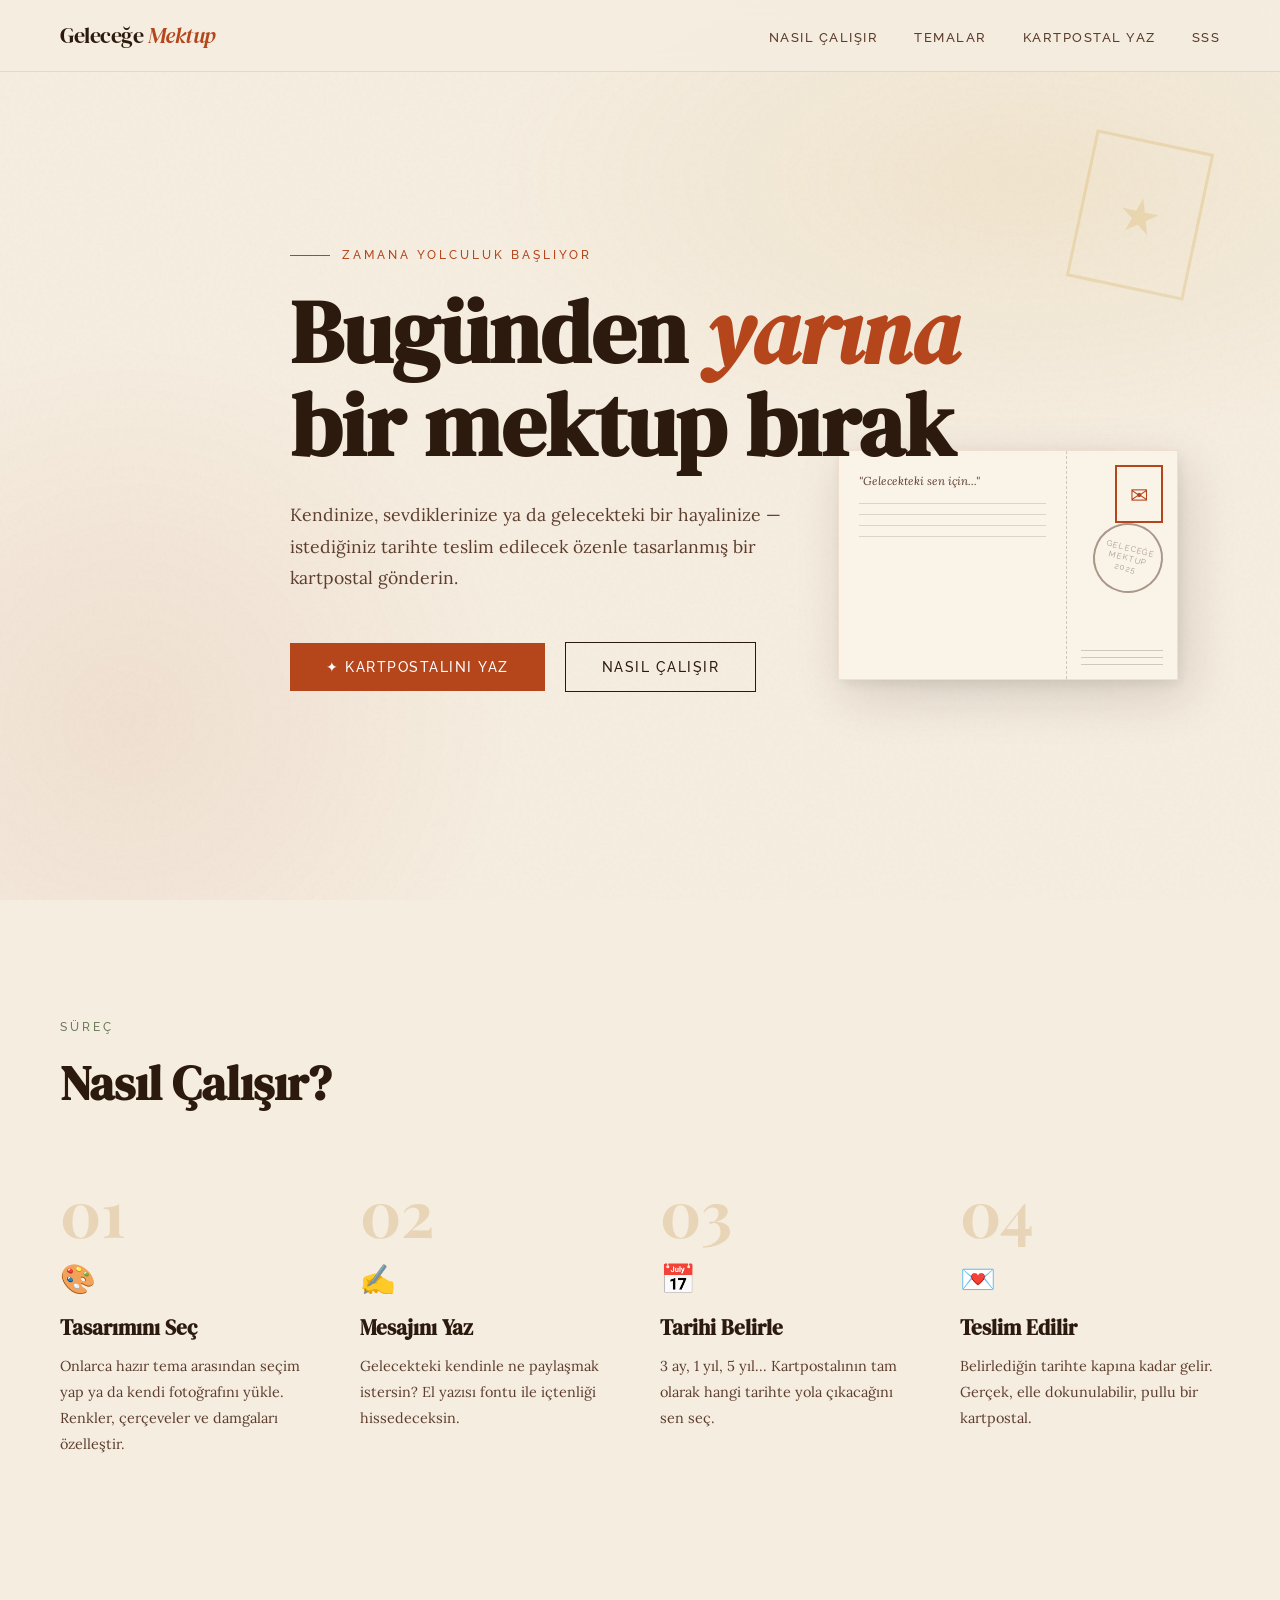
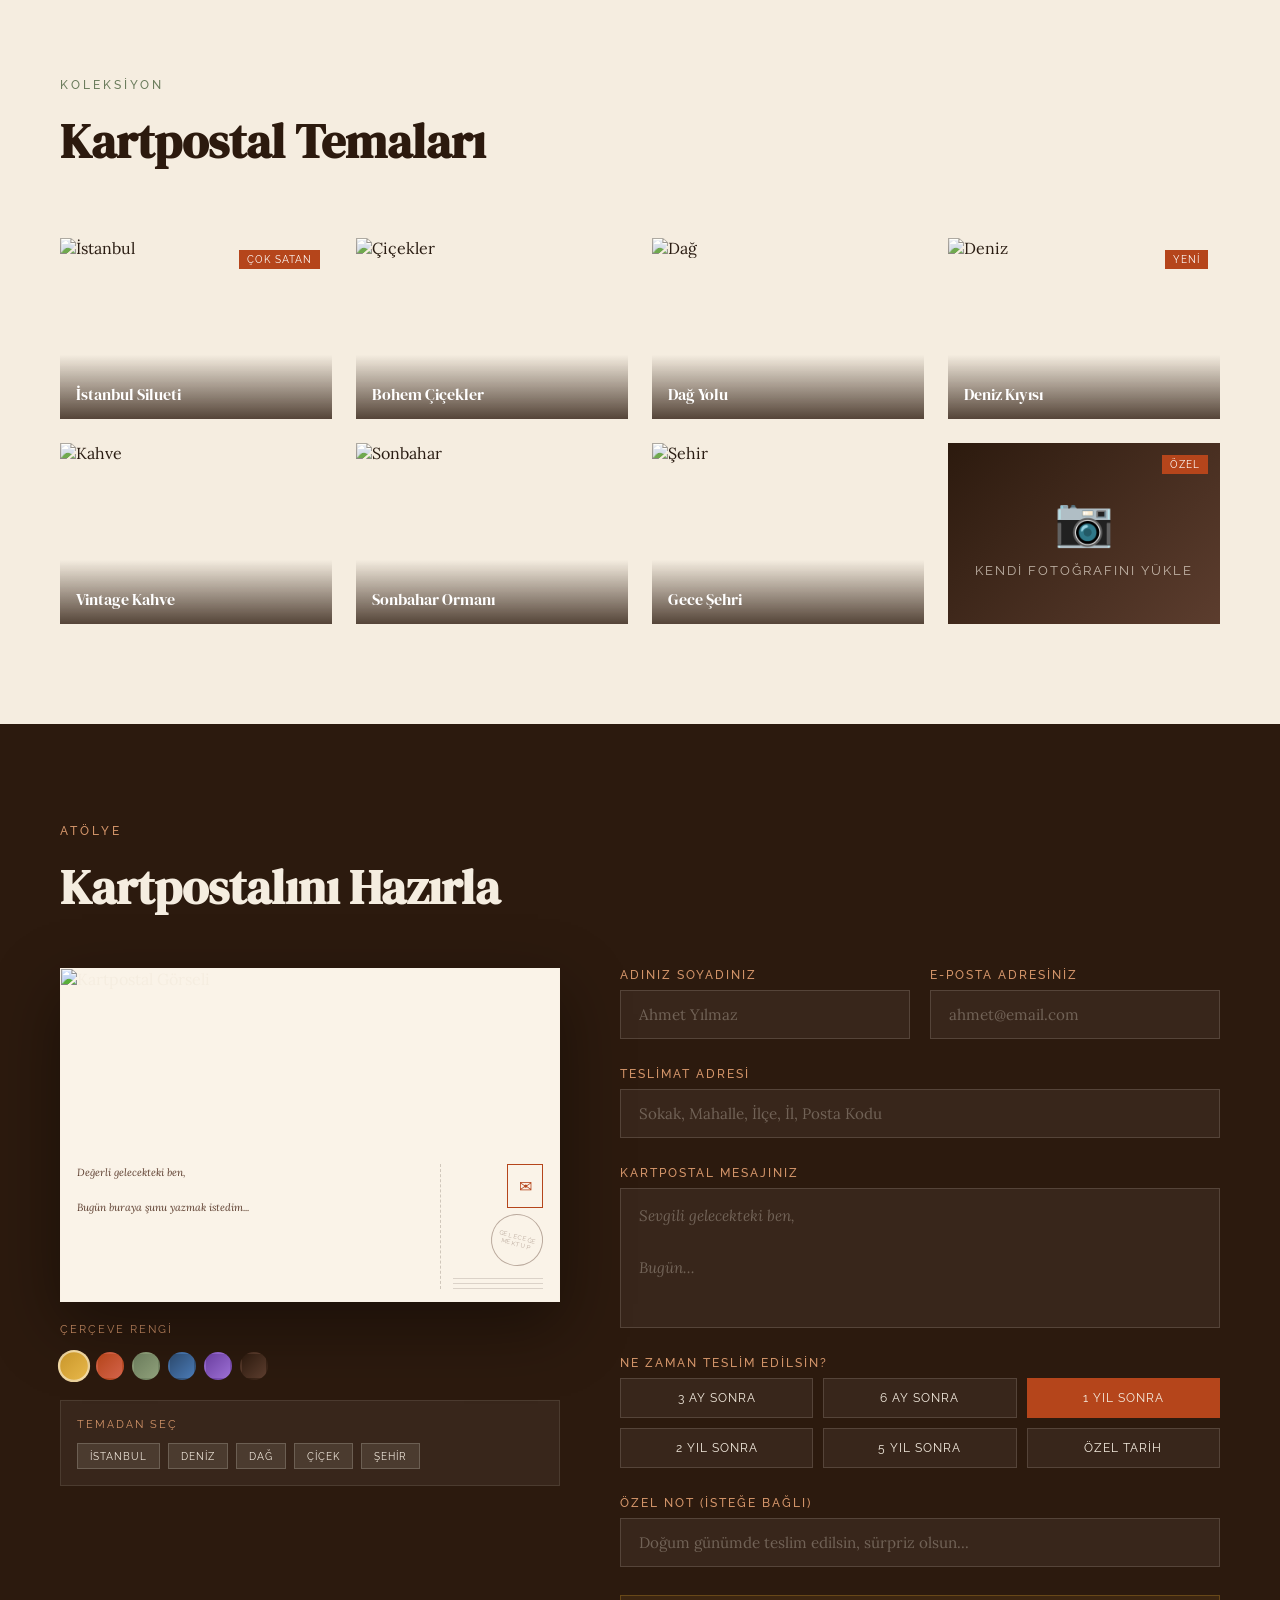
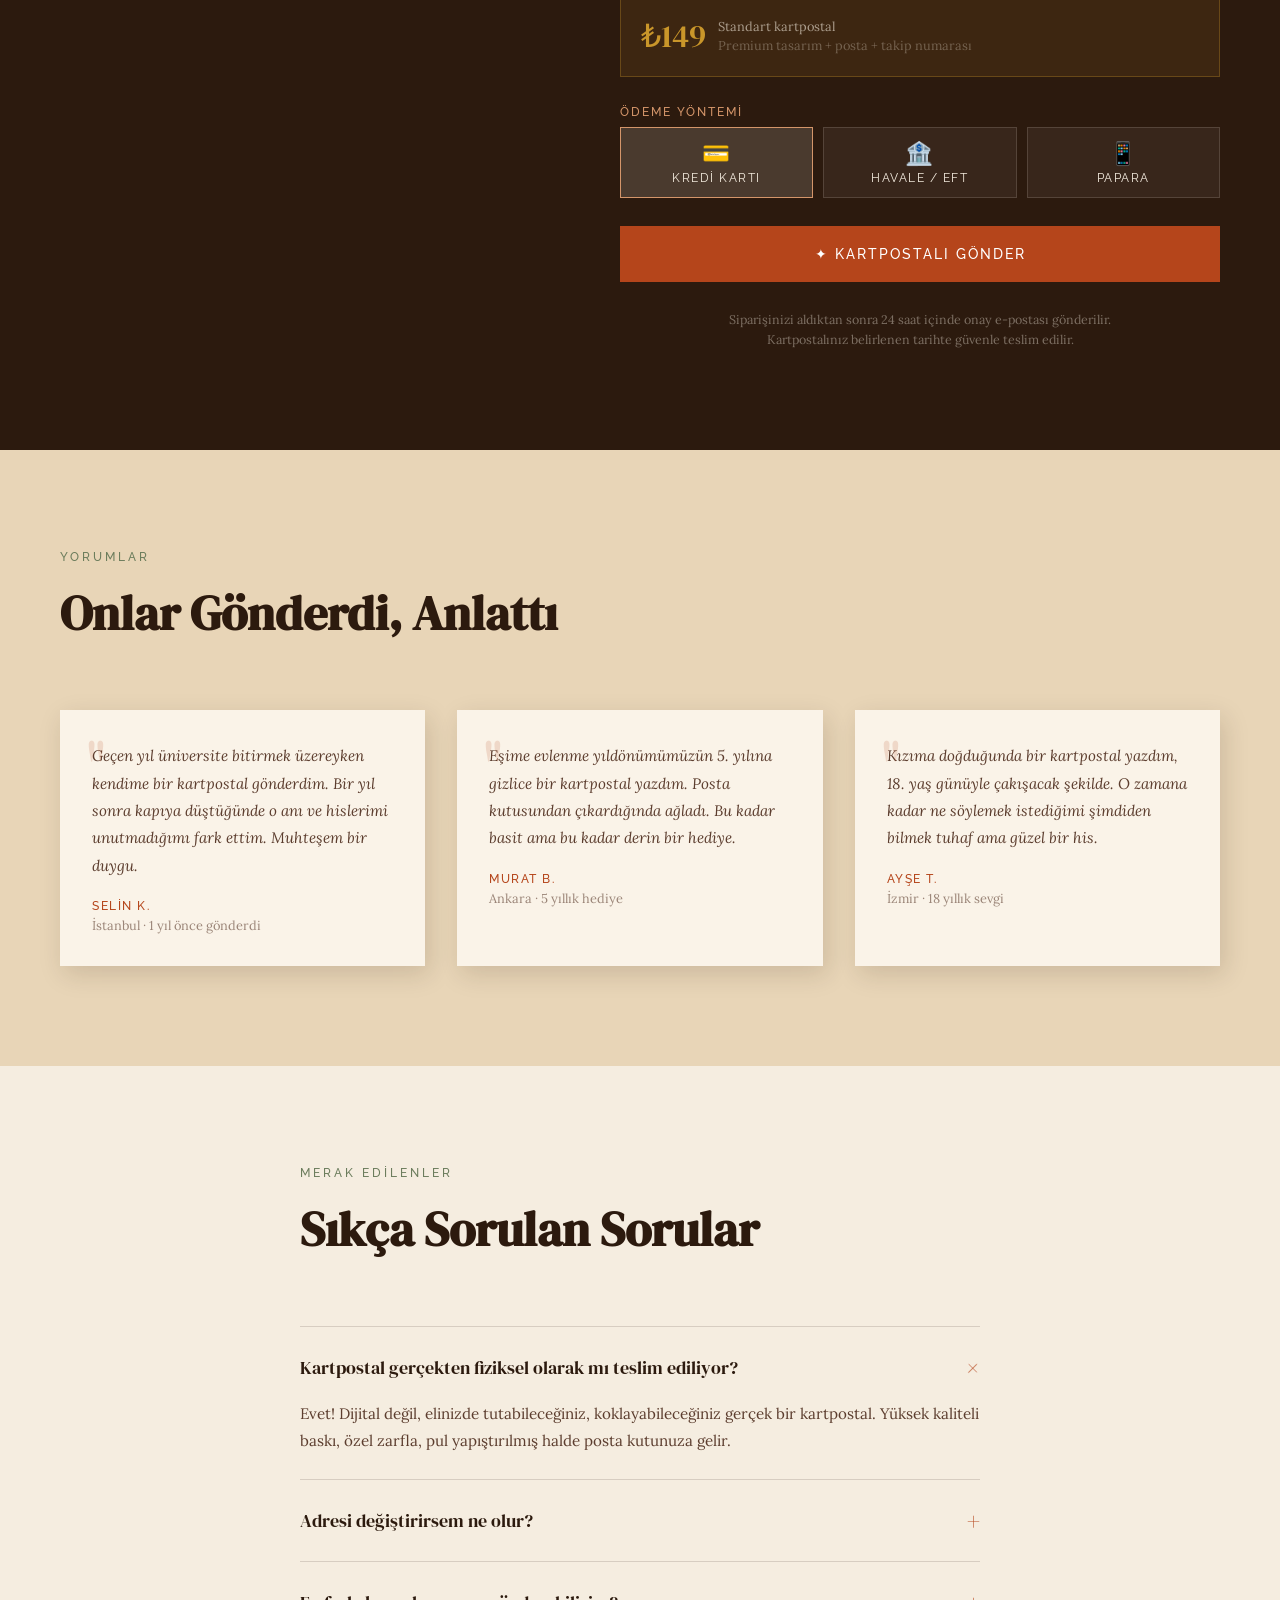
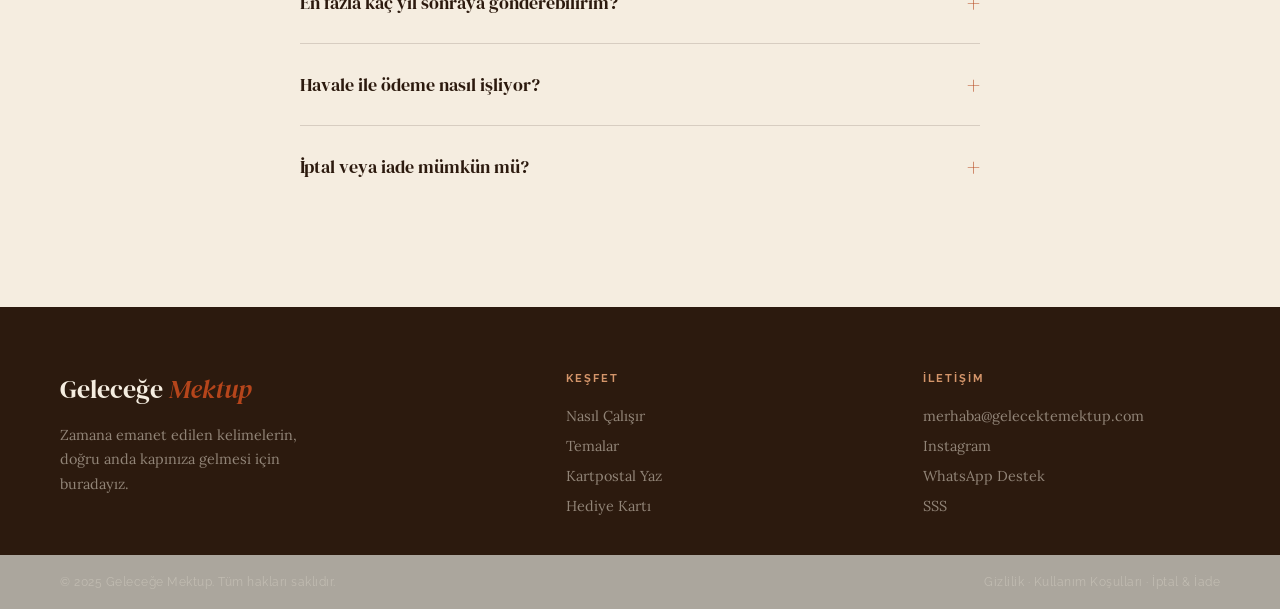
==== index.html @ a3d1fc2c "Add files via upload" ====
<!DOCTYPE html>
<html lang="tr">
<head>
<meta charset="UTF-8">
<meta name="viewport" content="width=device-width, initial-scale=1.0">
<title>Geleceğe Mektup — Zamana Bırak, Yarın Bulsun</title>
<link rel="preconnect" href="https://fonts.googleapis.com">
<link href="https://fonts.googleapis.com/css2?family=Playfair+Display:ital,wght@0,400;0,700;1,400&family=DM+Serif+Display:ital@0;1&family=Lora:ital,wght@0,400;0,500;1,400&family=Raleway:wght@300;400;500&display=swap" rel="stylesheet">
<style>
  :root {
    --cream: #f5ede0;
    --warm: #e8d5b7;
    --ink: #2c1a0e;
    --ink-light: #5c3d2e;
    --rust: #b5451b;
    --gold: #c9962a;
    --sage: #6b7c5c;
    --wax: #d4956a;
    --paper: #faf3e8;
    --shadow: rgba(44,26,14,0.15);
  }

  * { margin: 0; padding: 0; box-sizing: border-box; }

  body {
    background: var(--cream);
    font-family: 'Lora', serif;
    color: var(--ink);
    overflow-x: hidden;
  }

  /* Noise texture overlay */
  body::before {
    content: '';
    position: fixed;
    inset: 0;
    background-image: url("data:image/svg+xml,%3Csvg viewBox='0 0 256 256' xmlns='http://www.w3.org/2000/svg'%3E%3Cfilter id='noise'%3E%3CfeTurbulence type='fractalNoise' baseFrequency='0.9' numOctaves='4' stitchTiles='stitch'/%3E%3C/filter%3E%3Crect width='100%25' height='100%25' filter='url(%23noise)' opacity='0.04'/%3E%3C/svg%3E");
    pointer-events: none;
    z-index: 0;
    opacity: 0.5;
  }

  /* ─── NAV ─── */
  nav {
    position: fixed; top: 0; left: 0; right: 0;
    z-index: 100;
    display: flex; align-items: center; justify-content: space-between;
    padding: 20px 60px;
    background: rgba(245,237,224,0.92);
    backdrop-filter: blur(8px);
    border-bottom: 1px solid rgba(181,69,27,0.15);
  }

  .nav-logo {
    font-family: 'DM Serif Display', serif;
    font-size: 1.4rem;
    color: var(--ink);
    letter-spacing: -0.5px;
  }

  .nav-logo span { color: var(--rust); font-style: italic; }

  .nav-links { display: flex; gap: 36px; list-style: none; }
  .nav-links a {
    font-family: 'Raleway', sans-serif;
    font-size: 0.82rem;
    font-weight: 500;
    letter-spacing: 1.5px;
    text-transform: uppercase;
    color: var(--ink-light);
    text-decoration: none;
    transition: color 0.2s;
  }
  .nav-links a:hover { color: var(--rust); }

  /* ─── HERO ─── */
  .hero {
    min-height: 100vh;
    display: flex;
    align-items: center;
    justify-content: center;
    padding: 120px 60px 80px;
    position: relative;
    overflow: hidden;
  }

  .hero-bg {
    position: absolute; inset: 0;
    background:
      radial-gradient(ellipse 70% 50% at 80% 20%, rgba(201,150,42,0.1) 0%, transparent 60%),
      radial-gradient(ellipse 50% 70% at 10% 80%, rgba(181,69,27,0.08) 0%, transparent 60%);
  }

  /* Decorative stamp */
  .stamp-deco {
    position: absolute;
    top: 140px; right: 80px;
    width: 120px; height: 150px;
    border: 3px solid var(--gold);
    opacity: 0.2;
    transform: rotate(12deg);
  }
  .stamp-deco::after {
    content: '★';
    position: absolute; inset: 0;
    display: flex; align-items: center; justify-content: center;
    font-size: 3rem; color: var(--gold);
  }

  .hero-content {
    max-width: 700px;
    position: relative; z-index: 1;
    animation: fadeUp 0.9s ease both;
  }

  .hero-eyebrow {
    font-family: 'Raleway', sans-serif;
    font-size: 0.75rem;
    font-weight: 500;
    letter-spacing: 3px;
    text-transform: uppercase;
    color: var(--rust);
    margin-bottom: 24px;
    display: flex; align-items: center; gap: 12px;
  }
  .hero-eyebrow::before {
    content: '';
    display: block; width: 40px; height: 1px;
    background: var(--rust);
  }

  .hero h1 {
    font-family: 'DM Serif Display', serif;
    font-size: clamp(3rem, 7vw, 5.5rem);
    line-height: 1.05;
    color: var(--ink);
    margin-bottom: 28px;
  }
  .hero h1 em {
    color: var(--rust);
    font-style: italic;
  }

  .hero-sub {
    font-size: 1.1rem;
    line-height: 1.8;
    color: var(--ink-light);
    max-width: 520px;
    margin-bottom: 48px;
  }

  .btn-primary {
    display: inline-flex; align-items: center; gap: 12px;
    background: var(--rust);
    color: #fff;
    padding: 16px 36px;
    font-family: 'Raleway', sans-serif;
    font-size: 0.85rem;
    font-weight: 500;
    letter-spacing: 1.5px;
    text-transform: uppercase;
    text-decoration: none;
    border: none; cursor: pointer;
    transition: background 0.25s, transform 0.2s;
  }
  .btn-primary:hover { background: var(--ink); transform: translateY(-2px); }

  .btn-secondary {
    display: inline-flex; align-items: center; gap: 10px;
    background: transparent;
    color: var(--ink);
    padding: 16px 36px;
    font-family: 'Raleway', sans-serif;
    font-size: 0.85rem;
    font-weight: 500;
    letter-spacing: 1.5px;
    text-transform: uppercase;
    text-decoration: none;
    border: 1.5px solid var(--ink);
    cursor: pointer;
    transition: all 0.25s;
    margin-left: 16px;
  }
  .btn-secondary:hover { background: var(--ink); color: var(--cream); }

  /* ─── POSTCARD PREVIEW (hero side) ─── */
  .hero-card {
    position: absolute;
    right: 8%;
    top: 50%;
    transform: translateY(-50%) rotate(-4deg);
    width: 340px;
    height: 230px;
    background: var(--paper);
    box-shadow: 8px 16px 48px var(--shadow), 2px 4px 12px rgba(0,0,0,0.08);
    border: 1px solid rgba(181,69,27,0.12);
    display: flex;
    animation: float 6s ease-in-out infinite, fadeUp 1.1s 0.2s ease both;
  }

  .hero-card-left {
    flex: 1;
    padding: 20px;
    border-right: 1px dashed rgba(44,26,14,0.2);
    font-size: 0.72rem;
    color: var(--ink-light);
    line-height: 1.7;
    font-style: italic;
  }
  .hero-card-left .lines { display: flex; flex-direction: column; gap: 10px; margin-top: 12px; }
  .hero-card-left .line { height: 1px; background: rgba(44,26,14,0.15); }

  .hero-card-right {
    width: 110px;
    padding: 14px;
    display: flex;
    flex-direction: column;
    align-items: flex-end;
    gap: 8px;
  }

  .stamp {
    width: 48px; height: 58px;
    border: 2px solid var(--rust);
    display: flex; align-items: center; justify-content: center;
    font-size: 1.4rem;
    color: var(--rust);
  }
  .postmark {
    width: 70px; height: 70px;
    border: 2px solid var(--ink-light);
    border-radius: 50%;
    display: flex; flex-direction: column;
    align-items: center; justify-content: center;
    text-align: center;
    font-family: 'Raleway', sans-serif;
    font-size: 0.5rem;
    letter-spacing: 1px;
    text-transform: uppercase;
    color: var(--ink-light);
    opacity: 0.5;
    transform: rotate(15deg);
    margin-top: -8px;
  }
  .address-lines { display: flex; flex-direction: column; gap: 6px; margin-top: auto; width: 100%; }
  .address-line { height: 1px; background: rgba(44,26,14,0.2); }

  /* ─── HOW IT WORKS ─── */
  .section {
    padding: 120px 60px;
    position: relative;
  }

  .section-label {
    font-family: 'Raleway', sans-serif;
    font-size: 0.72rem;
    font-weight: 500;
    letter-spacing: 3px;
    text-transform: uppercase;
    color: var(--sage);
    margin-bottom: 16px;
  }

  .section-title {
    font-family: 'DM Serif Display', serif;
    font-size: clamp(2rem, 4vw, 3rem);
    margin-bottom: 64px;
    color: var(--ink);
  }

  .steps {
    display: grid;
    grid-template-columns: repeat(4, 1fr);
    gap: 40px;
    max-width: 1200px;
    margin: 0 auto;
  }

  .step {
    position: relative;
    animation: fadeUp 0.6s ease both;
  }

  .step-num {
    font-family: 'Playfair Display', serif;
    font-size: 4rem;
    font-weight: 700;
    color: var(--warm);
    line-height: 1;
    margin-bottom: 16px;
  }

  .step-icon {
    font-size: 1.8rem;
    margin-bottom: 16px;
    display: block;
  }

  .step h3 {
    font-family: 'DM Serif Display', serif;
    font-size: 1.3rem;
    margin-bottom: 12px;
  }

  .step p {
    font-size: 0.9rem;
    line-height: 1.8;
    color: var(--ink-light);
  }

  /* ─── BUILDER SECTION ─── */
  #olustur {
    background: var(--ink);
    color: var(--cream);
    padding: 100px 60px;
  }

  #olustur .section-label { color: var(--wax); }
  #olustur .section-title { color: var(--cream); }

  .builder-grid {
    display: grid;
    grid-template-columns: 1fr 1.2fr;
    gap: 60px;
    max-width: 1200px;
    margin: 0 auto;
    align-items: start;
  }

  /* ─── POSTCARD BUILDER ─── */
  .postcard-builder {
    position: relative;
  }

  .postcard-live {
    width: 100%;
    aspect-ratio: 3/2;
    background: var(--paper);
    box-shadow: 0 24px 64px rgba(0,0,0,0.4);
    display: flex;
    flex-direction: column;
    overflow: hidden;
    border: 1px solid rgba(245,237,224,0.1);
    position: relative;
  }

  .pc-image-area {
    height: 55%;
    position: relative;
    overflow: hidden;
    display: flex; align-items: center; justify-content: center;
    cursor: pointer;
  }

  .pc-image-area img {
    width: 100%; height: 100%;
    object-fit: cover;
    transition: transform 0.4s;
  }
  .pc-image-area:hover img { transform: scale(1.03); }

  .pc-image-overlay {
    position: absolute; inset: 0;
    background: rgba(44,26,14,0.35);
    display: flex; align-items: center; justify-content: center;
    opacity: 0; transition: opacity 0.3s;
  }
  .pc-image-area:hover .pc-image-overlay { opacity: 1; }
  .pc-image-overlay span {
    color: #fff;
    font-family: 'Raleway', sans-serif;
    font-size: 0.75rem;
    letter-spacing: 2px;
    text-transform: uppercase;
  }

  .pc-bottom {
    flex: 1;
    display: flex;
    background: var(--paper);
    padding: 12px 16px;
    gap: 12px;
  }

  .pc-message-area {
    flex: 1;
    border-right: 1px dashed rgba(44,26,14,0.2);
    padding-right: 12px;
    display: flex;
    flex-direction: column;
    gap: 6px;
  }

  .pc-message-area .handwriting {
    font-family: 'Lora', serif;
    font-style: italic;
    font-size: 0.65rem;
    line-height: 1.7;
    color: var(--ink-light);
  }

  .pc-right {
    width: 90px;
    display: flex;
    flex-direction: column;
    align-items: flex-end;
    gap: 6px;
  }

  .pc-stamp-mini {
    width: 36px; height: 44px;
    border: 1.5px solid var(--rust);
    display: flex; align-items: center; justify-content: center;
    font-size: 1rem; color: var(--rust);
  }

  .pc-postmark-mini {
    width: 52px; height: 52px;
    border: 1.5px solid var(--ink-light);
    border-radius: 50%;
    display: flex; flex-direction: column;
    align-items: center; justify-content: center;
    text-align: center;
    font-family: 'Raleway', sans-serif;
    font-size: 0.38rem;
    letter-spacing: 0.8px;
    text-transform: uppercase;
    color: var(--ink-light);
    opacity: 0.4;
    transform: rotate(15deg);
  }

  .pc-addr-lines { display: flex; flex-direction: column; gap: 4px; margin-top: auto; width: 100%; }
  .pc-addr-line { height: 1px; background: rgba(44,26,14,0.15); }

  /* Color chips */
  .color-chips {
    display: flex; gap: 8px; margin-top: 16px; flex-wrap: wrap;
  }

  .color-chip {
    width: 28px; height: 28px;
    border-radius: 50%;
    cursor: pointer;
    border: 2px solid transparent;
    transition: all 0.2s;
    position: relative;
  }
  .color-chip.active, .color-chip:hover { transform: scale(1.15); border-color: rgba(255,255,255,0.5); }
  .color-chip:nth-child(1) { background: linear-gradient(135deg,#c9962a,#e8b84b); }
  .color-chip:nth-child(2) { background: linear-gradient(135deg,#b5451b,#d4634a); }
  .color-chip:nth-child(3) { background: linear-gradient(135deg,#6b7c5c,#8fa07a); }
  .color-chip:nth-child(4) { background: linear-gradient(135deg,#2c4a6e,#4a7ab5); }
  .color-chip:nth-child(5) { background: linear-gradient(135deg,#6b3fa0,#9c6fd4); }
  .color-chip:nth-child(6) { background: linear-gradient(135deg,#2c1a0e,#5c3d2e); }

  /* ─── FORM ─── */
  .order-form { display: flex; flex-direction: column; gap: 28px; }

  .form-group { display: flex; flex-direction: column; gap: 8px; }

  .form-group label {
    font-family: 'Raleway', sans-serif;
    font-size: 0.72rem;
    font-weight: 500;
    letter-spacing: 2px;
    text-transform: uppercase;
    color: var(--wax);
  }

  .form-group input,
  .form-group textarea,
  .form-group select {
    background: rgba(245,237,224,0.06);
    border: 1px solid rgba(245,237,224,0.15);
    color: var(--cream);
    padding: 14px 18px;
    font-family: 'Lora', serif;
    font-size: 0.95rem;
    width: 100%;
    transition: border-color 0.2s, background 0.2s;
    outline: none;
    appearance: none;
  }

  .form-group input::placeholder,
  .form-group textarea::placeholder { color: rgba(245,237,224,0.3); }

  .form-group input:focus,
  .form-group textarea:focus,
  .form-group select:focus {
    border-color: var(--wax);
    background: rgba(245,237,224,0.1);
  }

  .form-group textarea {
    resize: none; min-height: 140px;
    line-height: 1.7; font-style: italic;
  }

  .form-group select option { background: var(--ink); color: var(--cream); }

  .form-row { display: grid; grid-template-columns: 1fr 1fr; gap: 20px; }

  /* Date picker */
  .date-options {
    display: grid;
    grid-template-columns: repeat(3, 1fr);
    gap: 10px;
  }
  .date-btn {
    background: rgba(245,237,224,0.06);
    border: 1px solid rgba(245,237,224,0.15);
    color: var(--cream);
    padding: 12px 8px;
    font-family: 'Raleway', sans-serif;
    font-size: 0.72rem;
    letter-spacing: 1px;
    text-transform: uppercase;
    cursor: pointer;
    transition: all 0.2s;
    text-align: center;
  }
  .date-btn:hover, .date-btn.active { background: var(--rust); border-color: var(--rust); }

  /* Pricing */
  .pricing-strip {
    display: flex; gap: 12px; align-items: center;
    padding: 18px 20px;
    background: rgba(201,150,42,0.1);
    border: 1px solid rgba(201,150,42,0.3);
  }
  .pricing-strip .price {
    font-family: 'DM Serif Display', serif;
    font-size: 2rem;
    color: var(--gold);
  }
  .pricing-strip .price-desc {
    font-size: 0.8rem;
    color: rgba(245,237,224,0.6);
    line-height: 1.5;
  }

  .pay-methods {
    display: flex; gap: 10px;
  }
  .pay-btn {
    flex: 1;
    padding: 12px;
    background: rgba(245,237,224,0.06);
    border: 1px solid rgba(245,237,224,0.15);
    color: var(--cream);
    font-family: 'Raleway', sans-serif;
    font-size: 0.72rem;
    letter-spacing: 1.5px;
    text-transform: uppercase;
    cursor: pointer;
    transition: all 0.2s;
    display: flex; flex-direction: column; align-items: center; gap: 4px;
  }
  .pay-btn:hover, .pay-btn.active { background: rgba(245,237,224,0.15); border-color: var(--wax); }
  .pay-btn .pay-icon { font-size: 1.4rem; }

  .submit-btn {
    background: var(--rust);
    color: #fff;
    padding: 20px;
    font-family: 'Raleway', sans-serif;
    font-size: 0.85rem;
    font-weight: 500;
    letter-spacing: 2px;
    text-transform: uppercase;
    border: none;
    cursor: pointer;
    width: 100%;
    transition: background 0.25s, transform 0.2s;
    display: flex; align-items: center; justify-content: center; gap: 12px;
  }
  .submit-btn:hover { background: var(--gold); transform: translateY(-2px); }

  /* ─── THEMES ─── */
  .themes-section { padding: 100px 60px; max-width: 1400px; margin: 0 auto; }

  .themes-grid {
    display: grid;
    grid-template-columns: repeat(4, 1fr);
    gap: 24px;
    margin-top: 48px;
  }

  .theme-card {
    aspect-ratio: 3/2;
    position: relative;
    overflow: hidden;
    cursor: pointer;
  }

  .theme-card img {
    width: 100%; height: 100%;
    object-fit: cover;
    transition: transform 0.5s;
    filter: sepia(20%) saturate(0.9);
  }
  .theme-card:hover img { transform: scale(1.07); filter: sepia(0%) saturate(1.1); }

  .theme-label {
    position: absolute;
    bottom: 0; left: 0; right: 0;
    background: linear-gradient(transparent, rgba(44,26,14,0.8));
    padding: 28px 16px 14px;
    font-family: 'DM Serif Display', serif;
    font-size: 1rem;
    color: #fff;
  }

  .theme-badge {
    position: absolute;
    top: 12px; right: 12px;
    background: var(--rust);
    color: #fff;
    font-family: 'Raleway', sans-serif;
    font-size: 0.6rem;
    letter-spacing: 1px;
    text-transform: uppercase;
    padding: 4px 8px;
  }

  /* ─── TESTIMONIALS ─── */
  .testimonials {
    background: var(--warm);
    padding: 100px 60px;
  }

  .testi-grid {
    display: grid;
    grid-template-columns: repeat(3, 1fr);
    gap: 32px;
    max-width: 1200px;
    margin: 48px auto 0;
  }

  .testi-card {
    background: var(--paper);
    padding: 32px;
    position: relative;
    box-shadow: 4px 8px 24px var(--shadow);
  }

  .testi-card::before {
    content: '"';
    position: absolute; top: 16px; left: 24px;
    font-family: 'Playfair Display', serif;
    font-size: 5rem;
    color: var(--rust);
    opacity: 0.15;
    line-height: 1;
  }

  .testi-text {
    font-style: italic;
    line-height: 1.8;
    color: var(--ink-light);
    margin-bottom: 20px;
    font-size: 0.95rem;
  }

  .testi-author {
    font-family: 'Raleway', sans-serif;
    font-size: 0.75rem;
    font-weight: 500;
    letter-spacing: 1.5px;
    text-transform: uppercase;
    color: var(--rust);
  }

  .testi-date {
    font-size: 0.8rem;
    color: var(--ink-light);
    opacity: 0.6;
    margin-top: 4px;
  }

  /* ─── FAQ ─── */
  .faq-section {
    padding: 100px 60px;
    max-width: 800px;
    margin: 0 auto;
  }

  .faq-item {
    border-top: 1px solid rgba(44,26,14,0.15);
    padding: 24px 0;
  }

  .faq-q {
    font-family: 'DM Serif Display', serif;
    font-size: 1.15rem;
    cursor: pointer;
    display: flex; justify-content: space-between; align-items: center;
    user-select: none;
  }

  .faq-q::after { content: '+'; font-size: 1.5rem; color: var(--rust); transition: transform 0.3s; }
  .faq-item.open .faq-q::after { transform: rotate(45deg); }

  .faq-a {
    font-size: 0.95rem;
    line-height: 1.8;
    color: var(--ink-light);
    max-height: 0; overflow: hidden;
    transition: max-height 0.4s ease, padding 0.3s;
  }
  .faq-item.open .faq-a { max-height: 300px; padding-top: 16px; }

  /* ─── FOOTER ─── */
  footer {
    background: var(--ink);
    color: var(--cream);
    padding: 64px 60px 40px;
    display: grid;
    grid-template-columns: 1.5fr 1fr 1fr;
    gap: 60px;
  }

  .footer-brand { font-family: 'DM Serif Display', serif; font-size: 1.6rem; margin-bottom: 16px; }
  .footer-brand span { color: var(--rust); font-style: italic; }
  .footer-tagline { font-size: 0.9rem; color: rgba(245,237,224,0.5); line-height: 1.7; max-width: 280px; }

  .footer-col h4 {
    font-family: 'Raleway', sans-serif;
    font-size: 0.7rem;
    letter-spacing: 2px;
    text-transform: uppercase;
    color: var(--wax);
    margin-bottom: 20px;
  }

  .footer-col ul { list-style: none; display: flex; flex-direction: column; gap: 10px; }
  .footer-col ul li a {
    color: rgba(245,237,224,0.5);
    text-decoration: none;
    font-size: 0.9rem;
    transition: color 0.2s;
  }
  .footer-col ul li a:hover { color: var(--cream); }

  .footer-bottom {
    background: rgba(0,0,0,0.3);
    padding: 20px 60px;
    font-family: 'Raleway', sans-serif;
    font-size: 0.75rem;
    color: rgba(245,237,224,0.3);
    display: flex; justify-content: space-between;
    letter-spacing: 0.5px;
  }

  /* ─── MODAL ─── */
  .modal-overlay {
    position: fixed; inset: 0;
    background: rgba(44,26,14,0.85);
    z-index: 1000;
    display: flex; align-items: center; justify-content: center;
    opacity: 0; pointer-events: none;
    transition: opacity 0.3s;
    backdrop-filter: blur(4px);
  }
  .modal-overlay.open { opacity: 1; pointer-events: all; }

  .modal {
    background: var(--paper);
    padding: 48px;
    max-width: 480px;
    width: 90%;
    position: relative;
    transform: translateY(20px);
    transition: transform 0.3s;
    box-shadow: 0 32px 80px rgba(0,0,0,0.4);
  }
  .modal-overlay.open .modal { transform: translateY(0); }

  .modal-close {
    position: absolute; top: 16px; right: 20px;
    background: none; border: none;
    font-size: 1.5rem; cursor: pointer; color: var(--ink-light);
  }

  .modal h2 {
    font-family: 'DM Serif Display', serif;
    font-size: 1.8rem; margin-bottom: 8px;
  }
  .modal p { color: var(--ink-light); font-size: 0.9rem; margin-bottom: 24px; line-height: 1.7; }

  .modal .iban-box {
    background: var(--warm);
    padding: 16px 20px;
    font-family: 'Raleway', sans-serif;
    font-size: 0.9rem;
    letter-spacing: 2px;
    margin-bottom: 16px;
    display: flex; justify-content: space-between; align-items: center;
  }

  .copy-btn {
    background: var(--rust); color: #fff;
    border: none; padding: 6px 14px;
    font-family: 'Raleway', sans-serif;
    font-size: 0.7rem; letter-spacing: 1px;
    text-transform: uppercase; cursor: pointer;
  }

  /* ─── ANIMATIONS ─── */
  @keyframes fadeUp {
    from { opacity: 0; transform: translateY(30px); }
    to { opacity: 1; transform: translateY(0); }
  }
  @keyframes float {
    0%, 100% { transform: translateY(-50%) rotate(-4deg); }
    50% { transform: translateY(calc(-50% - 12px)) rotate(-2deg); }
  }

  /* ─── RESPONSIVE ─── */
  @media (max-width: 1100px) {
    .hero-card { display: none; }
    .builder-grid { grid-template-columns: 1fr; }
    .steps { grid-template-columns: repeat(2, 1fr); }
    .themes-grid { grid-template-columns: repeat(2, 1fr); }
    .testi-grid { grid-template-columns: 1fr; }
    footer { grid-template-columns: 1fr; gap: 32px; }
  }
  @media (max-width: 700px) {
    nav { padding: 16px 24px; }
    .nav-links { display: none; }
    .hero { padding: 100px 24px 60px; }
    .section { padding: 72px 24px; }
    #olustur { padding: 72px 24px; }
    .steps { grid-template-columns: 1fr; }
    .themes-grid { grid-template-columns: 1fr 1fr; }
    .form-row { grid-template-columns: 1fr; }
    .date-options { grid-template-columns: 1fr 1fr; }
    footer { padding: 48px 24px 32px; }
    .footer-bottom { padding: 16px 24px; flex-direction: column; gap: 8px; }
  }
</style>
</head>
<body>

<!-- NAV -->
<nav>
  <div class="nav-logo">Geleceğe <span>Mektup</span></div>
  <ul class="nav-links">
    <li><a href="#nasil">Nasıl Çalışır</a></li>
    <li><a href="#temalar">Temalar</a></li>
    <li><a href="#olustur">Kartpostal Yaz</a></li>
    <li><a href="#sss">SSS</a></li>
  </ul>
</nav>

<!-- HERO -->
<section class="hero" id="anasayfa">
  <div class="hero-bg"></div>
  <div class="stamp-deco"></div>

  <div class="hero-content">
    <div class="hero-eyebrow">Zamana yolculuk başlıyor</div>
    <h1>Bugünden <em>yarına</em> bir mektup bırak</h1>
    <p class="hero-sub">Kendinize, sevdiklerinize ya da gelecekteki bir hayalinize — istediğiniz tarihte teslim edilecek özenle tasarlanmış bir kartpostal gönderin.</p>
    <a href="#olustur" class="btn-primary">✦ Kartpostalını Yaz</a>
    <a href="#nasil" class="btn-secondary">Nasıl Çalışır</a>
  </div>

  <!-- Floating postcard -->
  <div class="hero-card">
    <div class="hero-card-left">
      <em>"Gelecekteki sen için..."</em>
      <div class="lines">
        <div class="line"></div>
        <div class="line"></div>
        <div class="line"></div>
        <div class="line"></div>
      </div>
    </div>
    <div class="hero-card-right">
      <div class="stamp">✉</div>
      <div class="postmark">Geleceğe<br>Mektup<br>2025</div>
      <div class="address-lines">
        <div class="address-line"></div>
        <div class="address-line"></div>
        <div class="address-line"></div>
      </div>
    </div>
  </div>
</section>

<!-- HOW IT WORKS -->
<section class="section" id="nasil" style="max-width:1400px;margin:0 auto;">
  <div class="section-label">Süreç</div>
  <h2 class="section-title">Nasıl Çalışır?</h2>

  <div class="steps">
    <div class="step" style="animation-delay:0.1s">
      <div class="step-num">01</div>
      <span class="step-icon">🎨</span>
      <h3>Tasarımını Seç</h3>
      <p>Onlarca hazır tema arasından seçim yap ya da kendi fotoğrafını yükle. Renkler, çerçeveler ve damgaları özelleştir.</p>
    </div>
    <div class="step" style="animation-delay:0.2s">
      <div class="step-num">02</div>
      <span class="step-icon">✍️</span>
      <h3>Mesajını Yaz</h3>
      <p>Gelecekteki kendinle ne paylaşmak istersin? El yazısı fontu ile içtenliği hissedeceksin.</p>
    </div>
    <div class="step" style="animation-delay:0.3s">
      <div class="step-num">03</div>
      <span class="step-icon">📅</span>
      <h3>Tarihi Belirle</h3>
      <p>3 ay, 1 yıl, 5 yıl... Kartpostalının tam olarak hangi tarihte yola çıkacağını sen seç.</p>
    </div>
    <div class="step" style="animation-delay:0.4s">
      <div class="step-num">04</div>
      <span class="step-icon">💌</span>
      <h3>Teslim Edilir</h3>
      <p>Belirlediğin tarihte kapına kadar gelir. Gerçek, elle dokunulabilir, pullu bir kartpostal.</p>
    </div>
  </div>
</section>

<!-- THEMES -->
<div class="themes-section" id="temalar">
  <div class="section-label">Koleksiyon</div>
  <h2 class="section-title">Kartpostal Temaları</h2>

  <div class="themes-grid">
    <div class="theme-card" onclick="selectTheme('İstanbul Silueti', 'https://images.unsplash.com/photo-1524231757912-21f4fe3a7200?w=800')">
      <img src="https://images.unsplash.com/photo-1524231757912-21f4fe3a7200?w=800" alt="İstanbul">
      <div class="theme-label">İstanbul Silueti</div>
      <div class="theme-badge">Çok Satan</div>
    </div>
    <div class="theme-card" onclick="selectTheme('Bohem Çiçekler', 'https://images.unsplash.com/photo-1490750967868-88df5691cc7a?w=800')">
      <img src="https://images.unsplash.com/photo-1490750967868-88df5691cc7a?w=800" alt="Çiçekler">
      <div class="theme-label">Bohem Çiçekler</div>
    </div>
    <div class="theme-card" onclick="selectTheme('Dağ Yolu', 'https://images.unsplash.com/photo-1464822759023-fed622ff2c3b?w=800')">
      <img src="https://images.unsplash.com/photo-1464822759023-fed622ff2c3b?w=800" alt="Dağ">
      <div class="theme-label">Dağ Yolu</div>
    </div>
    <div class="theme-card" onclick="selectTheme('Deniz Kıyısı', 'https://images.unsplash.com/photo-1507525428034-b723cf961d3e?w=800')">
      <img src="https://images.unsplash.com/photo-1507525428034-b723cf961d3e?w=800" alt="Deniz">
      <div class="theme-label">Deniz Kıyısı</div>
      <div class="theme-badge">Yeni</div>
    </div>
    <div class="theme-card" onclick="selectTheme('Vintage Kahve', 'https://images.unsplash.com/photo-1495474472287-4d71bcdd2085?w=800')">
      <img src="https://images.unsplash.com/photo-1495474472287-4d71bcdd2085?w=800" alt="Kahve">
      <div class="theme-label">Vintage Kahve</div>
    </div>
    <div class="theme-card" onclick="selectTheme('Sonbahar Ormanı', 'https://images.unsplash.com/photo-1507003211169-0a1dd7228f2d?w=800')">
      <img src="https://images.unsplash.com/photo-1507003211169-0a1dd7228f2d?w=800" alt="Sonbahar">
      <div class="theme-label">Sonbahar Ormanı</div>
    </div>
    <div class="theme-card" onclick="selectTheme('Gece Şehri', 'https://images.unsplash.com/photo-1477959858617-67f85cf4f1df?w=800')">
      <img src="https://images.unsplash.com/photo-1477959858617-67f85cf4f1df?w=800" alt="Şehir">
      <div class="theme-label">Gece Şehri</div>
    </div>
    <div class="theme-card" onclick="selectTheme('Kendi Fotoğrafım', '')">
      <div style="width:100%;height:100%;background:linear-gradient(135deg,#2c1a0e,#5c3d2e);display:flex;align-items:center;justify-content:center;flex-direction:column;gap:12px;">
        <div style="font-size:3rem;">📷</div>
        <div style="font-family:'Raleway',sans-serif;font-size:0.8rem;letter-spacing:2px;text-transform:uppercase;color:rgba(245,237,224,0.7);">Kendi Fotoğrafını Yükle</div>
      </div>
      <div class="theme-badge">Özel</div>
    </div>
  </div>
</div>

<!-- BUILDER + FORM -->
<section id="olustur">
  <div class="section-label">Atölye</div>
  <h2 class="section-title" style="margin-bottom:48px;">Kartpostalını Hazırla</h2>

  <div class="builder-grid">
    <!-- Live Preview -->
    <div class="postcard-builder">
      <div class="postcard-live" id="liveCard">
        <div class="pc-image-area" id="pcImageArea">
          <img id="pcImage" src="https://images.unsplash.com/photo-1524231757912-21f4fe3a7200?w=800" alt="Kartpostal Görseli">
          <div class="pc-image-overlay"><span>Görsel Değiştir</span></div>
        </div>
        <div class="pc-bottom">
          <div class="pc-message-area">
            <div class="handwriting" id="liveMessage">
              Değerli gelecekteki ben,<br><br>Bugün buraya şunu yazmak istedim...
            </div>
          </div>
          <div class="pc-right">
            <div class="pc-stamp-mini">✉</div>
            <div class="pc-postmark-mini">Geleceğe<br>Mektup</div>
            <div class="pc-addr-lines">
              <div class="pc-addr-line"></div>
              <div class="pc-addr-line"></div>
              <div class="pc-addr-line"></div>
            </div>
          </div>
        </div>
      </div>

      <div style="margin-top:20px;">
        <div style="font-family:'Raleway',sans-serif;font-size:0.7rem;letter-spacing:2px;text-transform:uppercase;color:var(--wax);margin-bottom:12px;">Çerçeve Rengi</div>
        <div class="color-chips">
          <div class="color-chip active" onclick="selectColor(this,'#c9962a')"></div>
          <div class="color-chip" onclick="selectColor(this,'#b5451b')"></div>
          <div class="color-chip" onclick="selectColor(this,'#6b7c5c')"></div>
          <div class="color-chip" onclick="selectColor(this,'#2c4a6e')"></div>
          <div class="color-chip" onclick="selectColor(this,'#6b3fa0')"></div>
          <div class="color-chip" onclick="selectColor(this,'#2c1a0e')"></div>
        </div>
      </div>

      <div style="margin-top:20px;padding:16px;background:rgba(245,237,224,0.06);border:1px solid rgba(245,237,224,0.1);">
        <div style="font-family:'Raleway',sans-serif;font-size:0.7rem;letter-spacing:2px;text-transform:uppercase;color:var(--wax);margin-bottom:12px;">Temadan Seç</div>
        <div style="display:flex;gap:8px;flex-wrap:wrap;">
          <button onclick="setImage('https://images.unsplash.com/photo-1524231757912-21f4fe3a7200?w=800')" style="background:rgba(245,237,224,0.1);border:1px solid rgba(245,237,224,0.2);color:var(--cream);padding:6px 12px;font-family:'Raleway',sans-serif;font-size:0.65rem;letter-spacing:1px;text-transform:uppercase;cursor:pointer;">İstanbul</button>
          <button onclick="setImage('https://images.unsplash.com/photo-1507525428034-b723cf961d3e?w=800')" style="background:rgba(245,237,224,0.1);border:1px solid rgba(245,237,224,0.2);color:var(--cream);padding:6px 12px;font-family:'Raleway',sans-serif;font-size:0.65rem;letter-spacing:1px;text-transform:uppercase;cursor:pointer;">Deniz</button>
          <button onclick="setImage('https://images.unsplash.com/photo-1464822759023-fed622ff2c3b?w=800')" style="background:rgba(245,237,224,0.1);border:1px solid rgba(245,237,224,0.2);color:var(--cream);padding:6px 12px;font-family:'Raleway',sans-serif;font-size:0.65rem;letter-spacing:1px;text-transform:uppercase;cursor:pointer;">Dağ</button>
          <button onclick="setImage('https://images.unsplash.com/photo-1490750967868-88df5691cc7a?w=800')" style="background:rgba(245,237,224,0.1);border:1px solid rgba(245,237,224,0.2);color:var(--cream);padding:6px 12px;font-family:'Raleway',sans-serif;font-size:0.65rem;letter-spacing:1px;text-transform:uppercase;cursor:pointer;">Çiçek</button>
          <button onclick="setImage('https://images.unsplash.com/photo-1477959858617-67f85cf4f1df?w=800')" style="background:rgba(245,237,224,0.1);border:1px solid rgba(245,237,224,0.2);color:var(--cream);padding:6px 12px;font-family:'Raleway',sans-serif;font-size:0.65rem;letter-spacing:1px;text-transform:uppercase;cursor:pointer;">Şehir</button>
        </div>
      </div>
    </div>

    <!-- Order Form -->
    <div class="order-form">

      <div class="form-row">
        <div class="form-group">
          <label>Adınız Soyadınız</label>
          <input type="text" placeholder="Ahmet Yılmaz" id="fName">
        </div>
        <div class="form-group">
          <label>E-posta Adresiniz</label>
          <input type="email" placeholder="ahmet@email.com" id="fEmail">
        </div>
      </div>

      <div class="form-group">
        <label>Teslimat Adresi</label>
        <input type="text" placeholder="Sokak, Mahalle, İlçe, İl, Posta Kodu" id="fAddress">
      </div>

      <div class="form-group">
        <label>Kartpostal Mesajınız</label>
        <textarea id="fMessage" placeholder="Sevgili gelecekteki ben,&#10;&#10;Bugün..."
          oninput="document.getElementById('liveMessage').innerHTML = this.value.replace(/\n/g,'<br>') || 'Mesajın buraya yansıyacak...'"></textarea>
      </div>

      <div class="form-group">
        <label>Ne Zaman Teslim Edilsin?</label>
        <div class="date-options">
          <button class="date-btn" onclick="setDate(this,'3 Ay Sonra')">3 Ay Sonra</button>
          <button class="date-btn" onclick="setDate(this,'6 Ay Sonra')">6 Ay Sonra</button>
          <button class="date-btn active" onclick="setDate(this,'1 Yıl Sonra')">1 Yıl Sonra</button>
          <button class="date-btn" onclick="setDate(this,'2 Yıl Sonra')">2 Yıl Sonra</button>
          <button class="date-btn" onclick="setDate(this,'5 Yıl Sonra')">5 Yıl Sonra</button>
          <button class="date-btn" onclick="setDate(this,'Özel Tarih')">Özel Tarih</button>
        </div>
        <input type="date" id="customDate" style="display:none;margin-top:10px;background:rgba(245,237,224,0.06);border:1px solid rgba(245,237,224,0.15);color:var(--cream);padding:12px 16px;font-family:'Lora',serif;width:100%;outline:none;">
      </div>

      <div class="form-group">
        <label>Özel Not (isteğe bağlı)</label>
        <input type="text" placeholder="Doğum günümde teslim edilsin, sürpriz olsun...">
      </div>

      <div class="pricing-strip">
        <div class="price">₺149</div>
        <div class="price-desc">Standart kartpostal<br><span style="opacity:0.5;">Premium tasarım + posta + takip numarası</span></div>
      </div>

      <div class="form-group">
        <label>Ödeme Yöntemi</label>
        <div class="pay-methods">
          <button class="pay-btn active" onclick="selectPay(this,'kart')">
            <span class="pay-icon">💳</span>
            Kredi Kartı
          </button>
          <button class="pay-btn" onclick="selectPay(this,'havale')">
            <span class="pay-icon">🏦</span>
            Havale / EFT
          </button>
          <button class="pay-btn" onclick="selectPay(this,'papara')">
            <span class="pay-icon">📱</span>
            Papara
          </button>
        </div>
      </div>

      <button class="submit-btn" onclick="submitOrder()">
        ✦ Kartpostalı Gönder
      </button>

      <p style="font-size:0.78rem;color:rgba(245,237,224,0.4);text-align:center;line-height:1.6;">
        Siparişinizi aldıktan sonra 24 saat içinde onay e-postası gönderilir.<br>
        Kartpostalınız belirlenen tarihte güvenle teslim edilir.
      </p>
    </div>
  </div>
</section>

<!-- TESTIMONIALS -->
<section class="testimonials">
  <div style="max-width:1200px;margin:0 auto;">
    <div class="section-label">Yorumlar</div>
    <h2 class="section-title">Onlar Gönderdi, Anlattı</h2>
    <div class="testi-grid">
      <div class="testi-card">
        <p class="testi-text">Geçen yıl üniversite bitirmek üzereyken kendime bir kartpostal gönderdim. Bir yıl sonra kapıya düştüğünde o anı ve hislerimi unutmadığımı fark ettim. Muhteşem bir duygu.</p>
        <div class="testi-author">Selin K.</div>
        <div class="testi-date">İstanbul · 1 yıl önce gönderdi</div>
      </div>
      <div class="testi-card">
        <p class="testi-text">Eşime evlenme yıldönümümüzün 5. yılına gizlice bir kartpostal yazdım. Posta kutusundan çıkardığında ağladı. Bu kadar basit ama bu kadar derin bir hediye.</p>
        <div class="testi-author">Murat B.</div>
        <div class="testi-date">Ankara · 5 yıllık hediye</div>
      </div>
      <div class="testi-card">
        <p class="testi-text">Kızıma doğduğunda bir kartpostal yazdım, 18. yaş günüyle çakışacak şekilde. O zamana kadar ne söylemek istediğimi şimdiden bilmek tuhaf ama güzel bir his.</p>
        <div class="testi-author">Ayşe T.</div>
        <div class="testi-date">İzmir · 18 yıllık sevgi</div>
      </div>
    </div>
  </div>
</section>

<!-- FAQ -->
<section class="faq-section" id="sss">
  <div class="section-label">Merak Edilenler</div>
  <h2 class="section-title">Sıkça Sorulan Sorular</h2>

  <div class="faq-item open">
    <div class="faq-q" onclick="toggleFaq(this)">Kartpostal gerçekten fiziksel olarak mı teslim ediliyor?</div>
    <div class="faq-a">Evet! Dijital değil, elinizde tutabileceğiniz, koklayabileceğiniz gerçek bir kartpostal. Yüksek kaliteli baskı, özel zarfla, pul yapıştırılmış halde posta kutunuza gelir.</div>
  </div>
  <div class="faq-item">
    <div class="faq-q" onclick="toggleFaq(this)">Adresi değiştirirsem ne olur?</div>
    <div class="faq-a">Teslimat tarihinden 30 gün öncesine kadar adres değişikliği yapabilirsiniz. Onay e-postanızdaki linkten ya da bize e-posta atarak güncelleyebilirsiniz.</div>
  </div>
  <div class="faq-item">
    <div class="faq-q" onclick="toggleFaq(this)">En fazla kaç yıl sonraya gönderebilirim?</div>
    <div class="faq-a">Şu an için maksimum 10 yıl sonrasına kadar tarih belirleyebilirsiniz. Uzun vadeli siparişler için özel bir arşivleme sistemi kullanıyoruz.</div>
  </div>
  <div class="faq-item">
    <div class="faq-q" onclick="toggleFaq(this)">Havale ile ödeme nasıl işliyor?</div>
    <div class="faq-a">Sipariş verdikten sonra IBAN bilgilerimize havale yapıp dekontu bize iletiyorsunuz. Dekontu aldıktan sonra siparişinizi onaylıyor ve sisteme işliyoruz.</div>
  </div>
  <div class="faq-item">
    <div class="faq-q" onclick="toggleFaq(this)">İptal veya iade mümkün mü?</div>
    <div class="faq-a">Baskı yapılmadan önce (48 saat içinde) tam iade yapılır. Baskı sonrası iptallerde %50 iade uygulanır. Teslimat tarihinden sonra iade yapılmaz.</div>
  </div>
</section>

<!-- FOOTER -->
<footer>
  <div>
    <div class="footer-brand">Geleceğe <span>Mektup</span></div>
    <p class="footer-tagline">Zamana emanet edilen kelimelerin, doğru anda kapınıza gelmesi için buradayız.</p>
  </div>
  <div class="footer-col">
    <h4>Keşfet</h4>
    <ul>
      <li><a href="#nasil">Nasıl Çalışır</a></li>
      <li><a href="#temalar">Temalar</a></li>
      <li><a href="#olustur">Kartpostal Yaz</a></li>
      <li><a href="#">Hediye Kartı</a></li>
    </ul>
  </div>
  <div class="footer-col">
    <h4>İletişim</h4>
    <ul>
      <li><a href="#">merhaba@gelecektemektup.com</a></li>
      <li><a href="#">Instagram</a></li>
      <li><a href="#">WhatsApp Destek</a></li>
      <li><a href="#sss">SSS</a></li>
    </ul>
  </div>
</footer>
<div class="footer-bottom">
  <span>© 2025 Geleceğe Mektup. Tüm hakları saklıdır.</span>
  <span>Gizlilik · Kullanım Koşulları · İptal & İade</span>
</div>

<!-- SUCCESS MODAL -->
<div class="modal-overlay" id="successModal">
  <div class="modal">
    <button class="modal-close" onclick="closeModal()">✕</button>
    <h2>Mektubunuz Yolda! 💌</h2>
    <p>Siparişiniz alındı. Birkaç dakika içinde onay e-postası gönderilecek. Belirttiğiniz tarihe kadar kartpostalınız özenle saklanacak.</p>
    <div id="havalebilgi" style="display:none">
      <p style="margin-bottom:12px;">Havale için banka bilgileri:</p>
      <div class="iban-box">
        <span id="ibanText">TR00 0000 0000 0000 0000 0000 00</span>
        <button class="copy-btn" onclick="copyIban()">Kopyala</button>
      </div>
      <p>Hesap Adı: <strong>Geleceğe Mektup Ltd. Şti.</strong></p>
      <p style="margin-top:8px;font-size:0.82rem;color:var(--ink-light);">Açıklama olarak e-posta adresinizi yazınız.</p>
    </div>
    <button onclick="closeModal()" style="margin-top:24px;background:var(--rust);color:#fff;border:none;padding:14px 32px;font-family:'Raleway',sans-serif;font-size:0.8rem;letter-spacing:1.5px;text-transform:uppercase;cursor:pointer;width:100%;">Tamam, Harika!</button>
  </div>
</div>

<script>
  // Image selection
  function setImage(url) {
    document.getElementById('pcImage').src = url;
  }

  function selectTheme(name, url) {
    if (url) setImage(url);
    document.querySelector('#olustur').scrollIntoView({behavior:'smooth'});
  }

  // Color chip
  function selectColor(el, color) {
    document.querySelectorAll('.color-chip').forEach(c => c.classList.remove('active'));
    el.classList.add('active');
    document.querySelector('.pc-stamp-mini').style.borderColor = color;
    document.querySelector('.pc-stamp-mini').style.color = color;
  }

  // Date buttons
  let selectedDate = '1 Yıl Sonra';
  function setDate(el, val) {
    document.querySelectorAll('.date-btn').forEach(b => b.classList.remove('active'));
    el.classList.add('active');
    selectedDate = val;
    const customInput = document.getElementById('customDate');
    customInput.style.display = val === 'Özel Tarih' ? 'block' : 'none';
  }

  // Payment
  let selectedPay = 'kart';
  function selectPay(el, val) {
    document.querySelectorAll('.pay-btn').forEach(b => b.classList.remove('active'));
    el.classList.add('active');
    selectedPay = val;
  }

  // FAQ
  function toggleFaq(el) {
    const item = el.parentElement;
    item.classList.toggle('open');
  }

  // Submit
  function submitOrder() {
    const name = document.getElementById('fName').value;
    const email = document.getElementById('fEmail').value;
    const address = document.getElementById('fAddress').value;
    const message = document.getElementById('fMessage').value;

    if (!name || !email || !address || !message) {
      alert('Lütfen tüm alanları doldurunuz.');
      return;
    }

    const modal = document.getElementById('successModal');
    modal.classList.add('open');

    if (selectedPay === 'havale') {
      document.getElementById('havalebilgi').style.display = 'block';
    } else {
      document.getElementById('havalebilgi').style.display = 'none';
    }
  }

  function closeModal() {
    document.getElementById('successModal').classList.remove('open');
  }

  function copyIban() {
    const text = document.getElementById('ibanText').textContent;
    navigator.clipboard.writeText(text).then(() => {
      const btn = document.querySelector('.copy-btn');
      btn.textContent = 'Kopyalandı!';
      setTimeout(() => btn.textContent = 'Kopyala', 2000);
    });
  }

  // Smooth scroll for nav
  document.querySelectorAll('a[href^="#"]').forEach(a => {
    a.addEventListener('click', e => {
      e.preventDefault();
      const target = document.querySelector(a.getAttribute('href'));
      if (target) target.scrollIntoView({behavior:'smooth'});
    });
  });

  // Intersection observer for step animations
  const observer = new IntersectionObserver(entries => {
    entries.forEach(e => {
      if (e.isIntersecting) e.target.style.opacity = '1';
    });
  }, {threshold: 0.1});

  document.querySelectorAll('.step').forEach(s => {
    s.style.opacity = '0';
    s.style.transition = 'opacity 0.6s ease';
    observer.observe(s);
  });
</script>
</body>
</html>
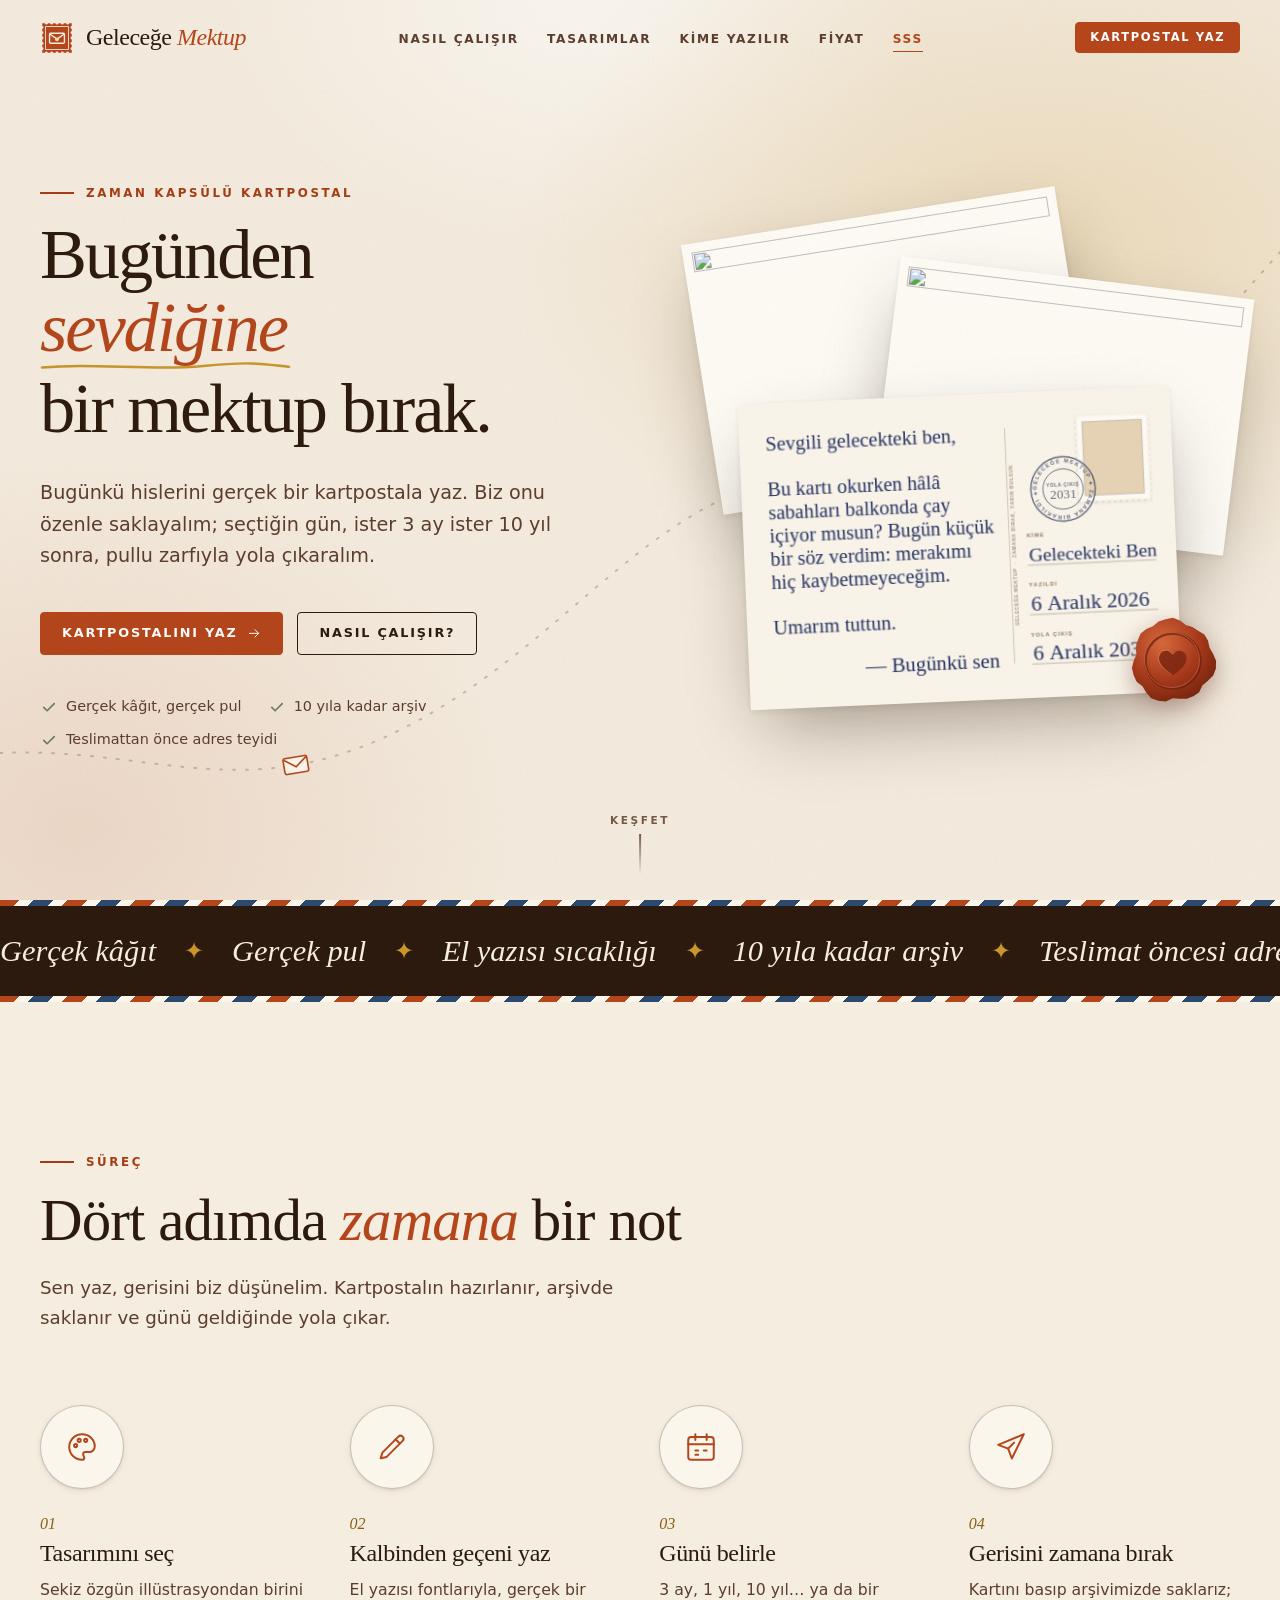
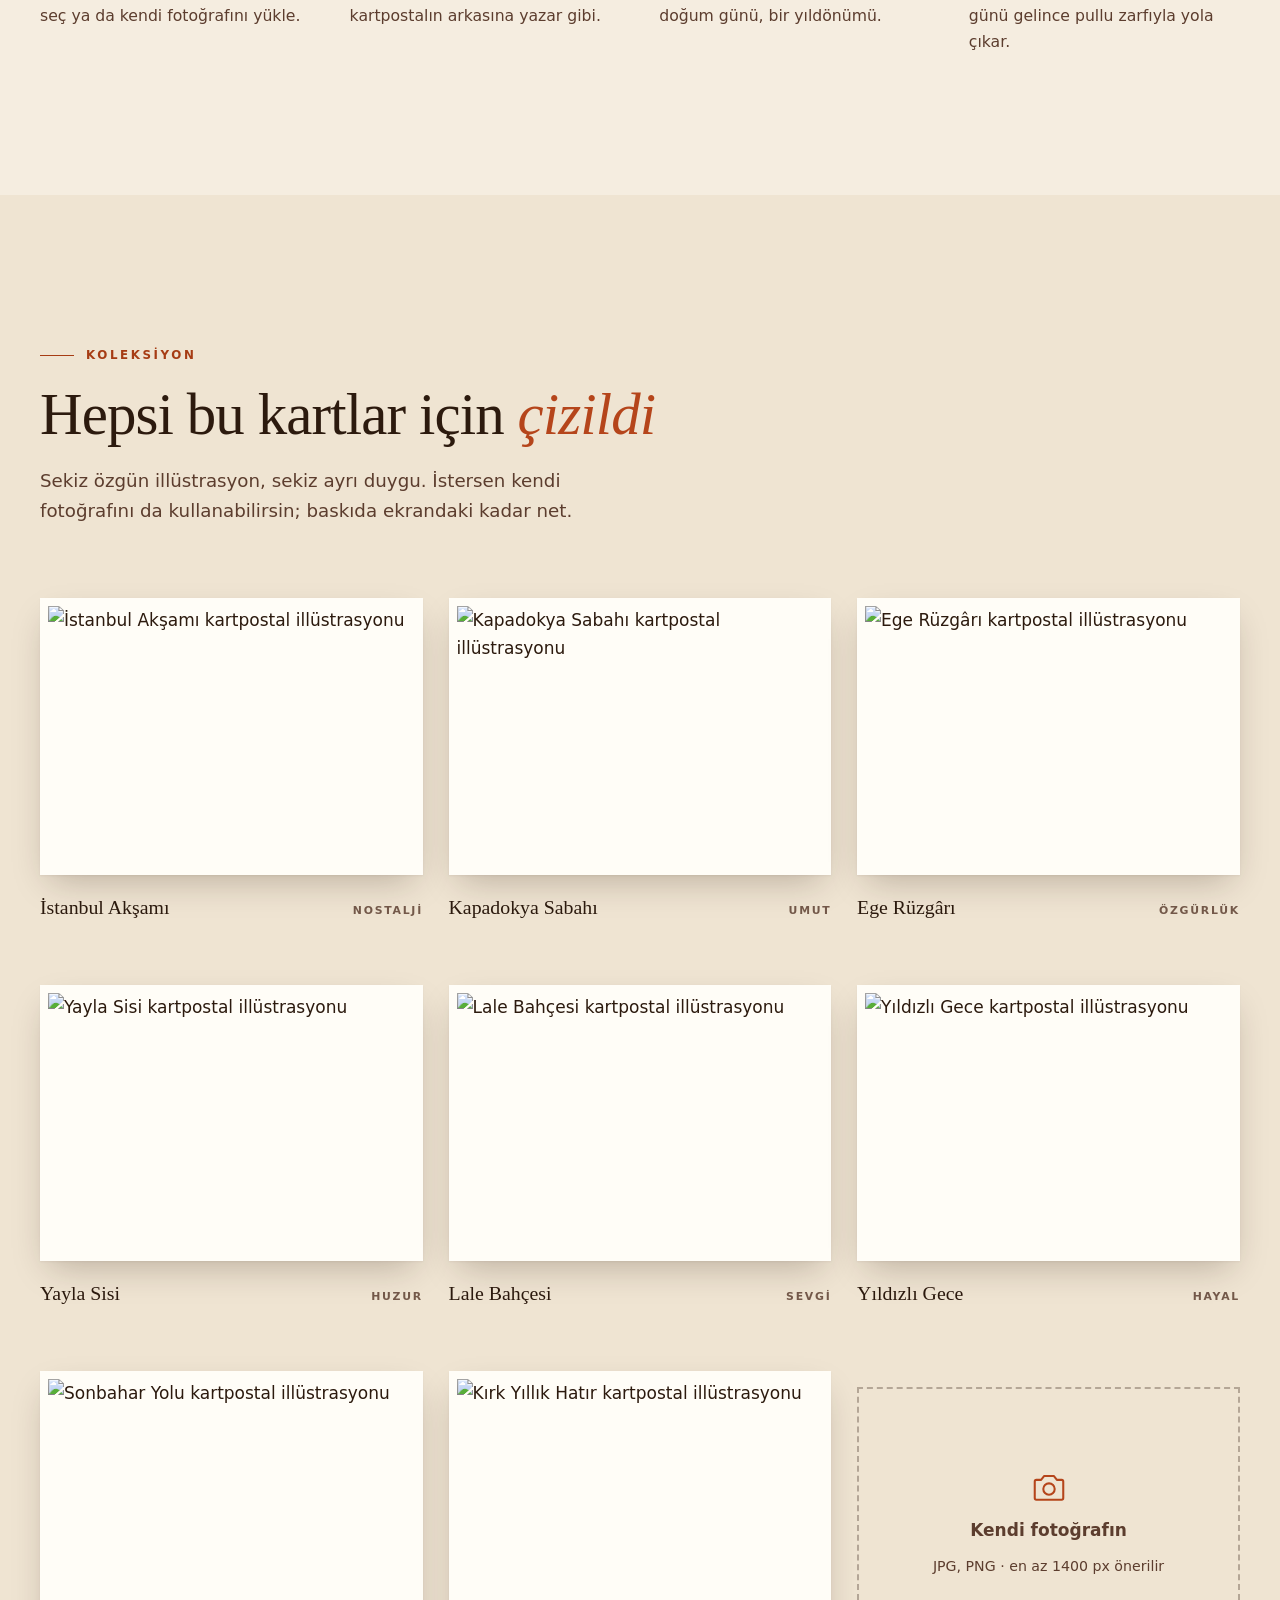
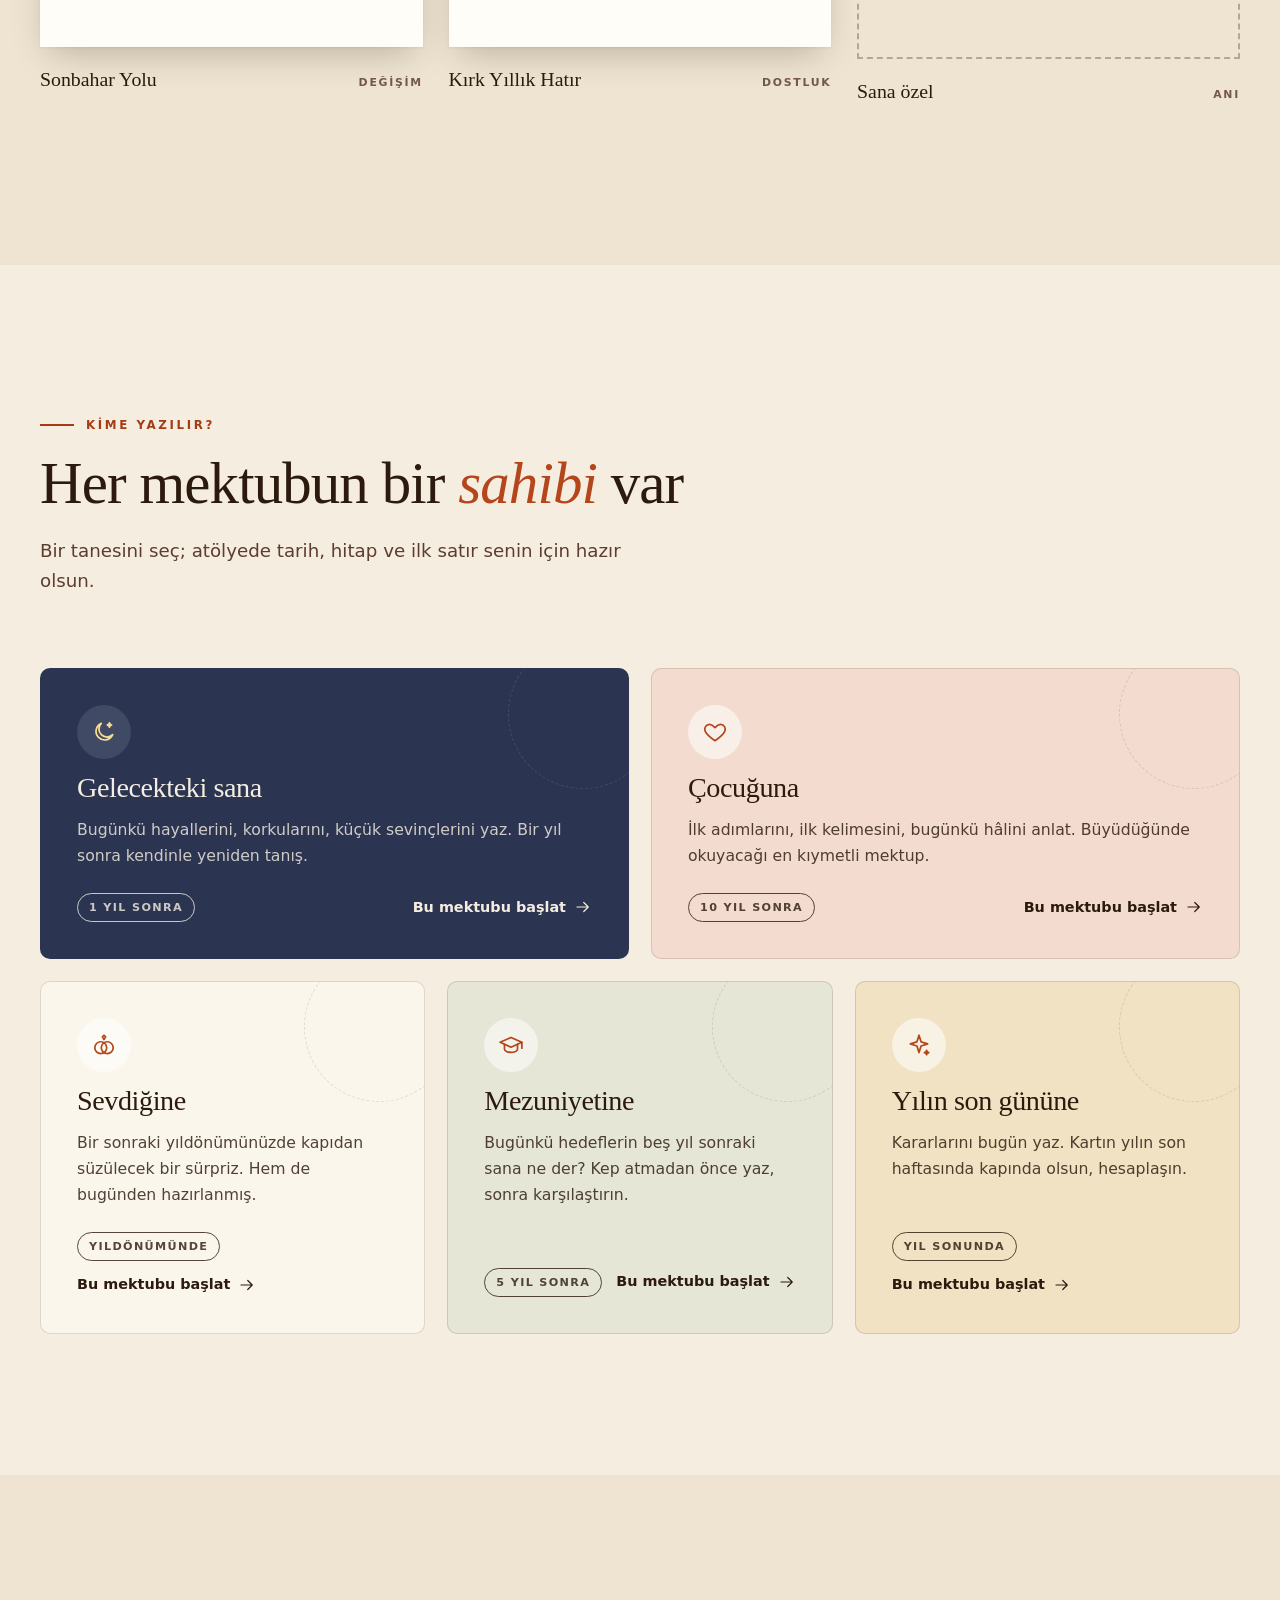
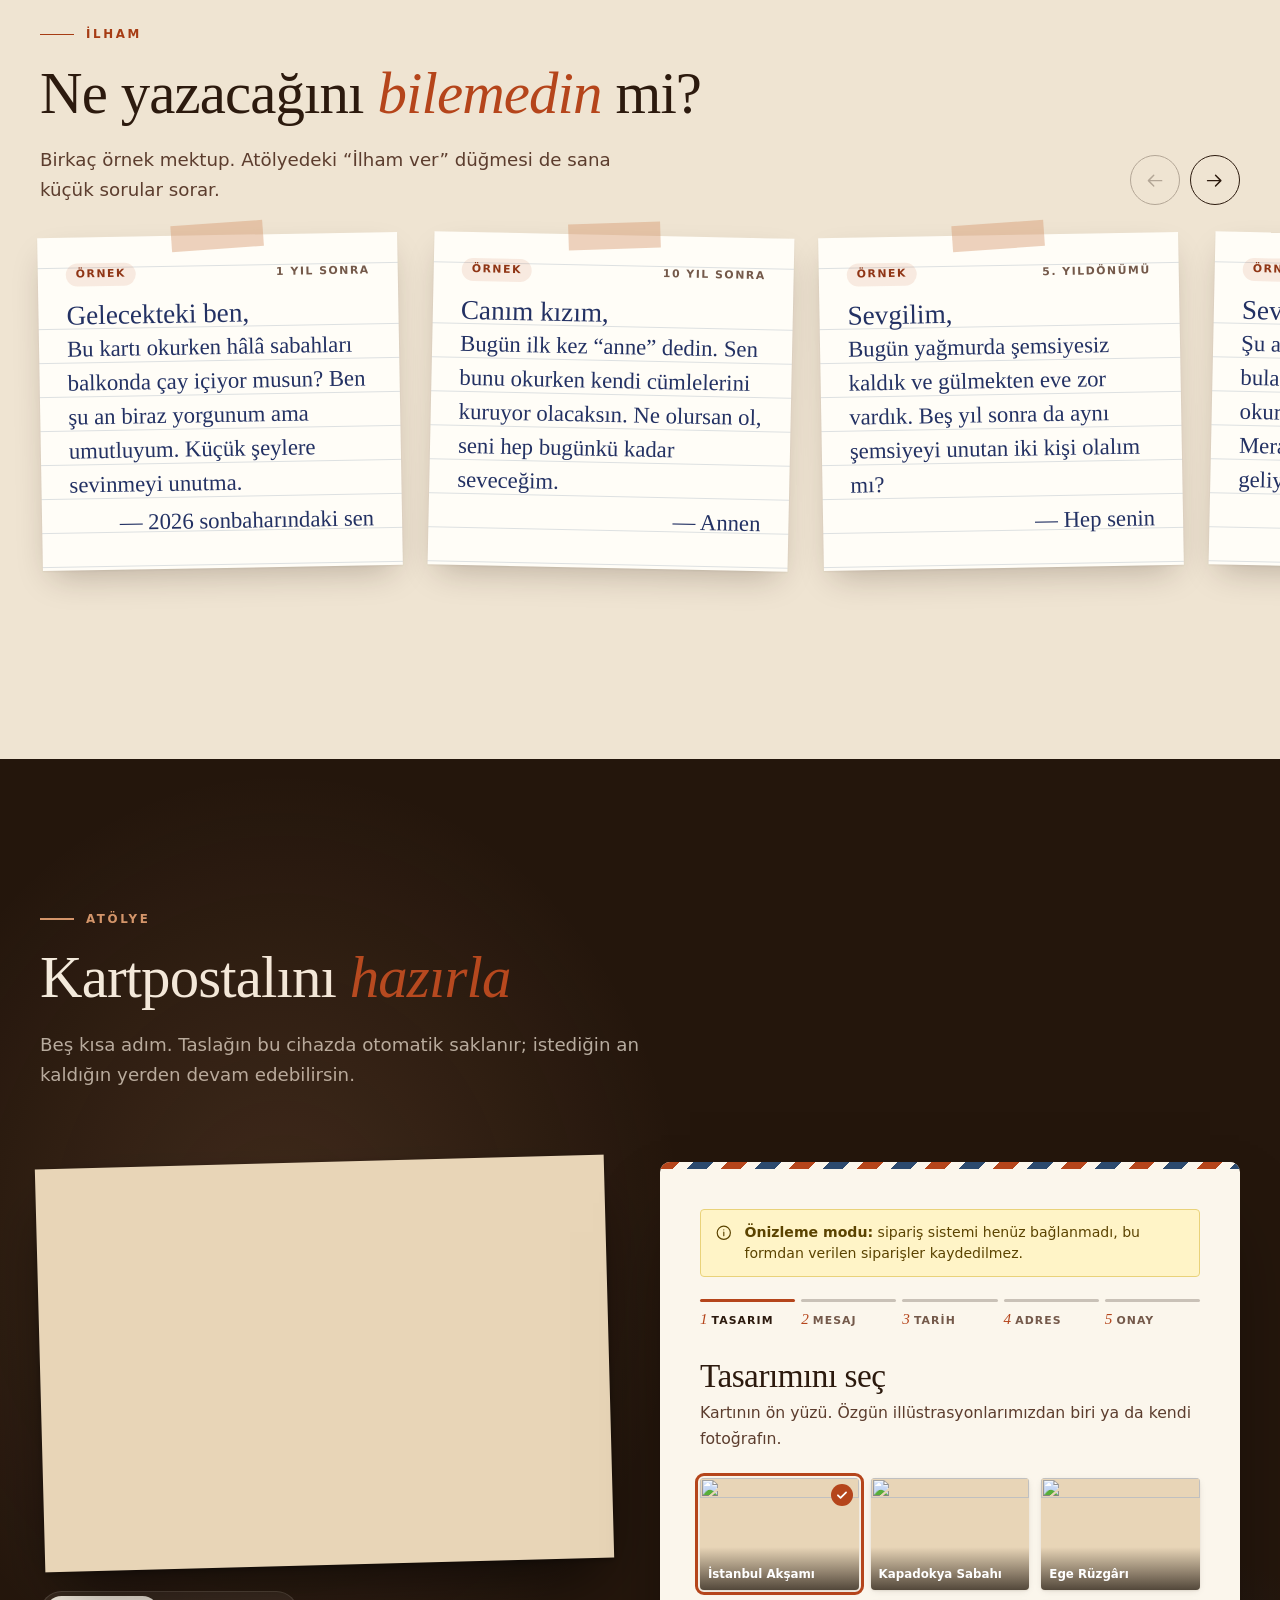
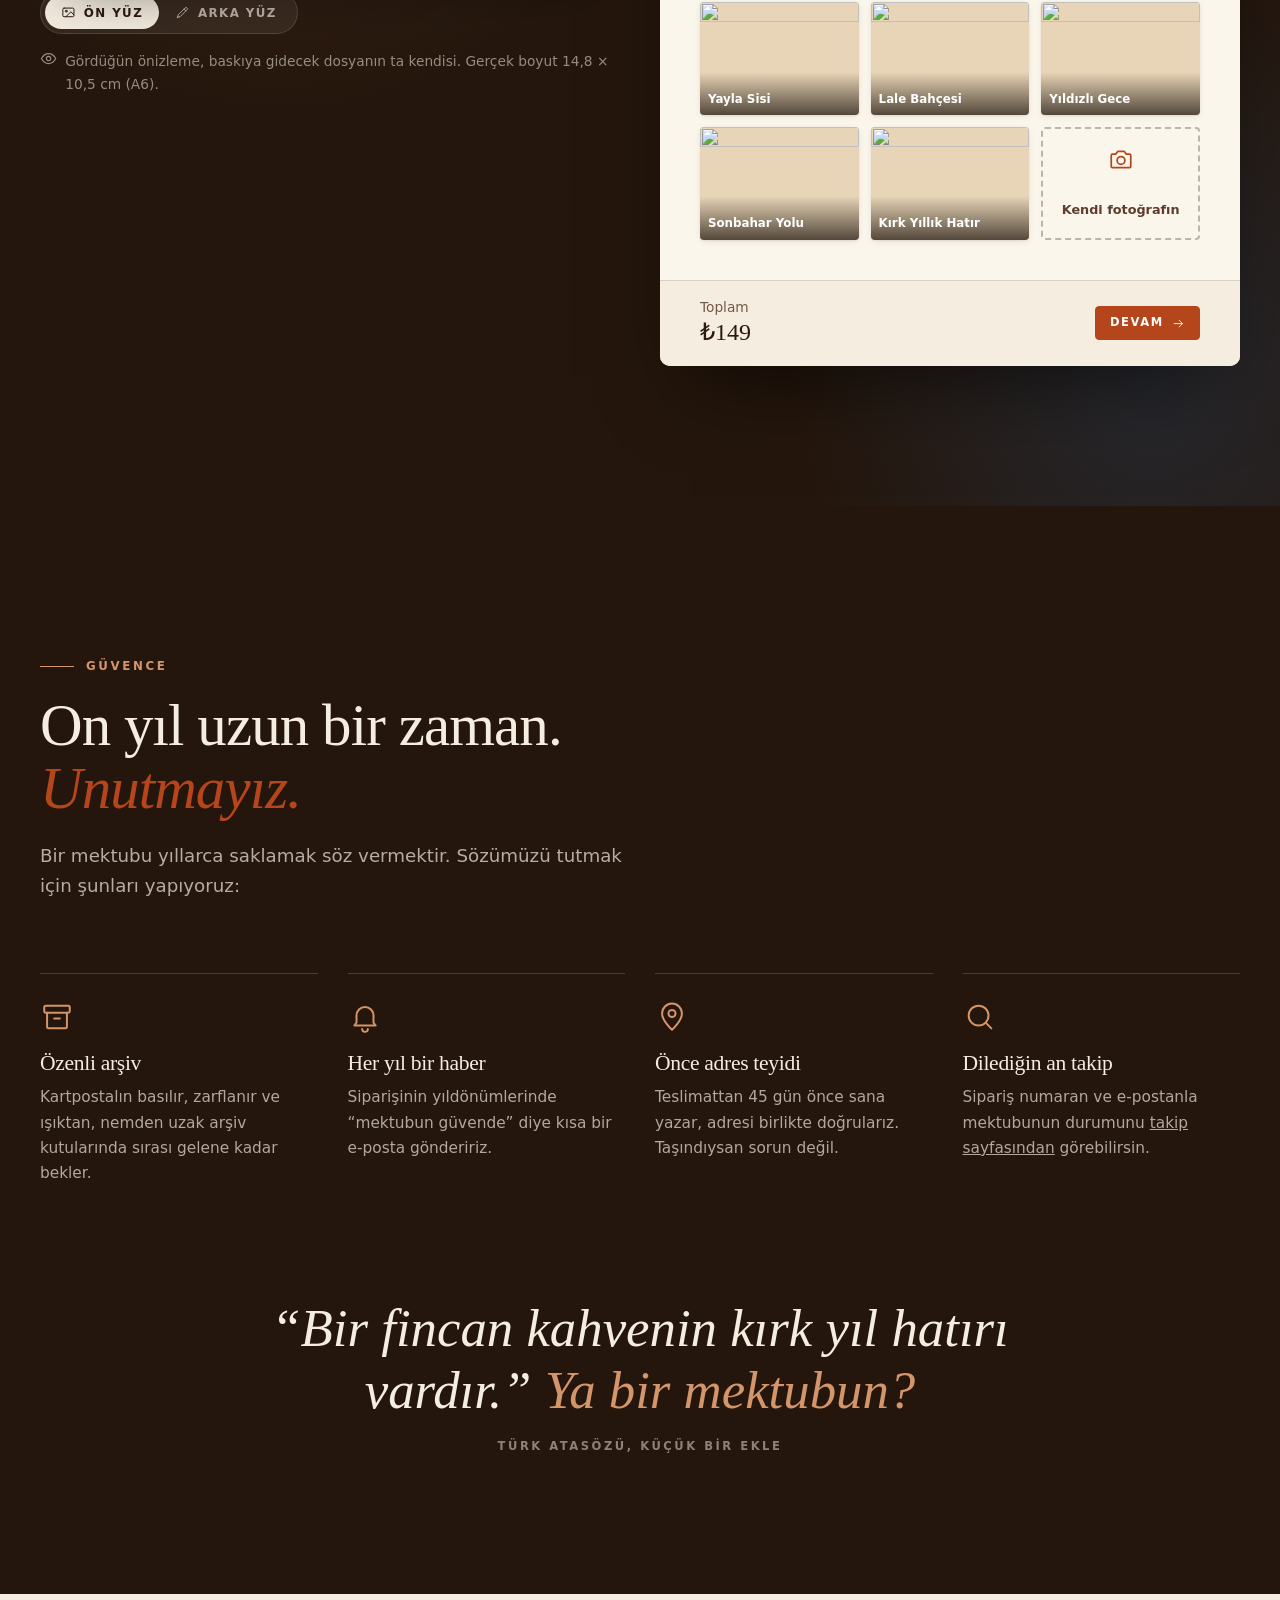
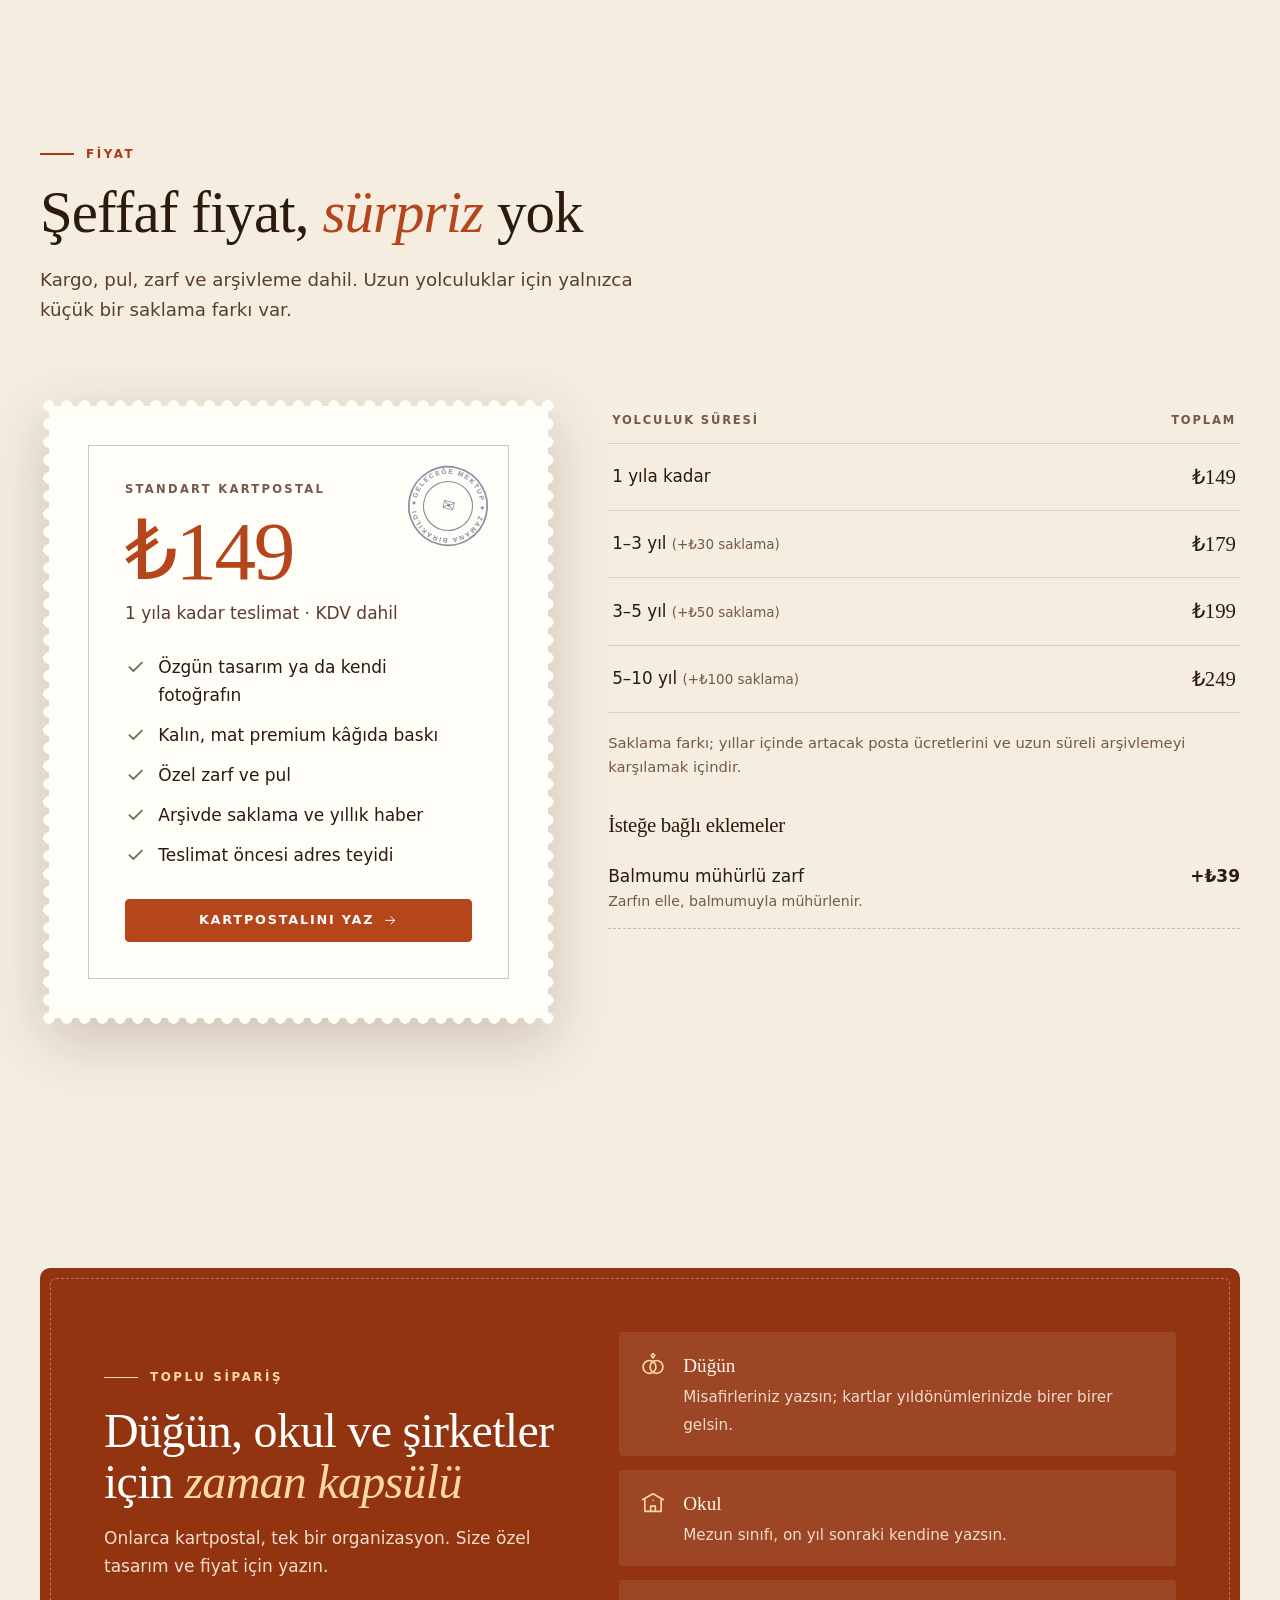
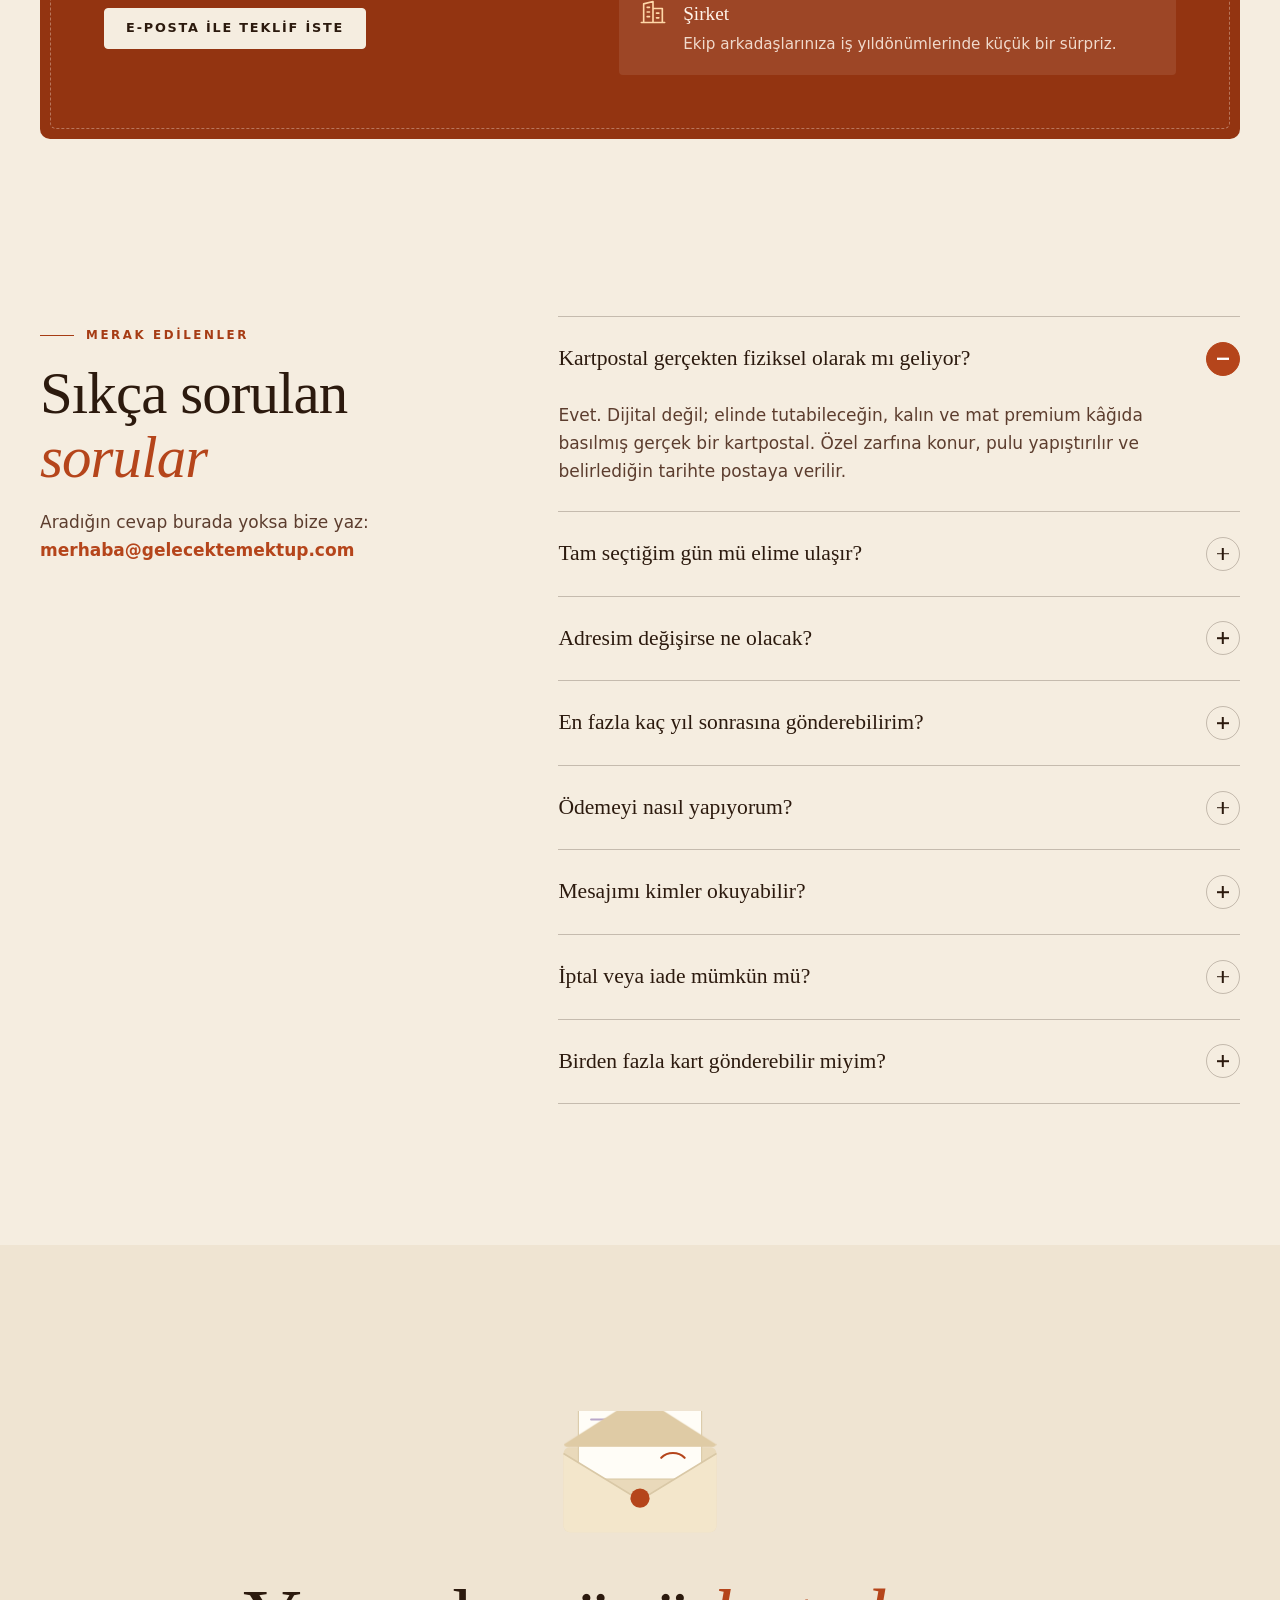
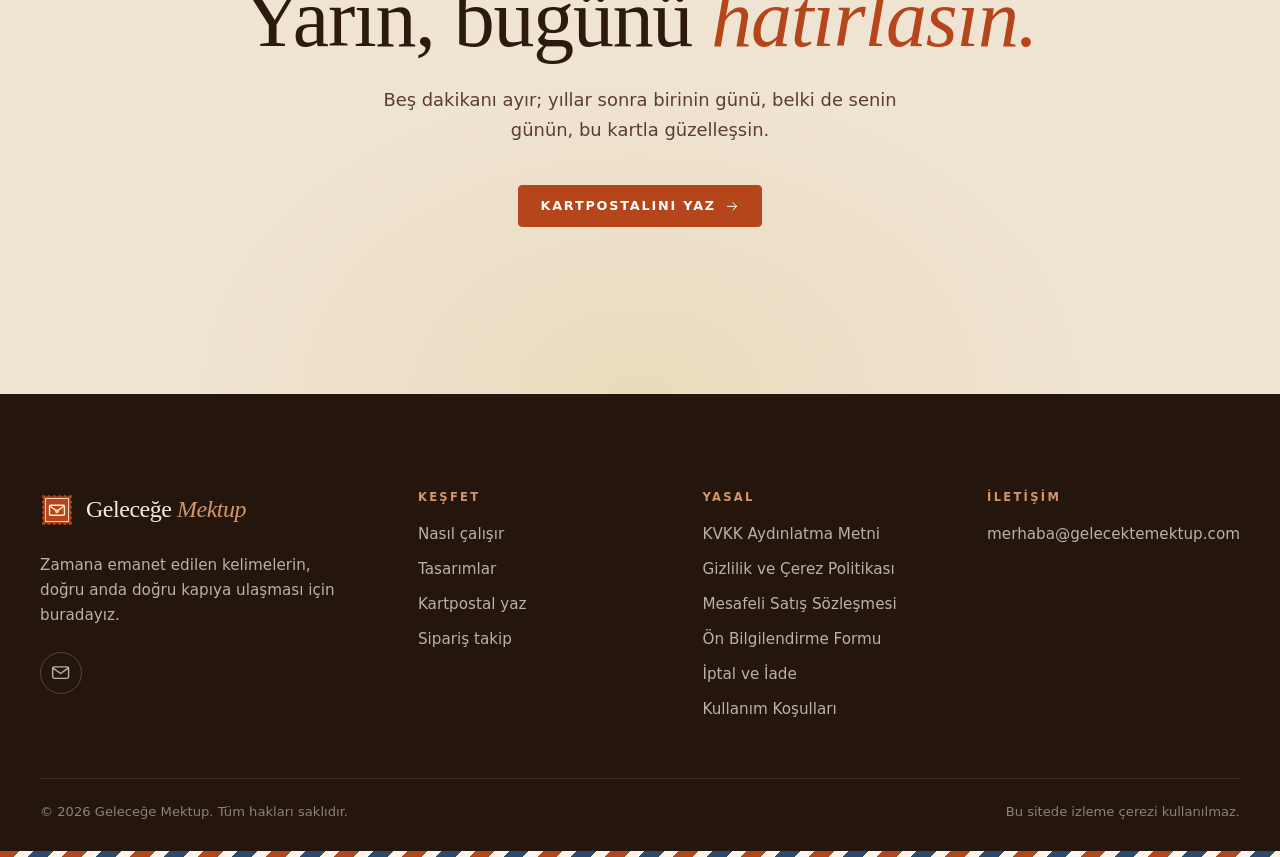
==== commit 6f54873d: "Rebuild the site with a working postcard studio Landing page with animated hero, how-it-works route," ====
--- a/index.html
+++ b/index.html
@@ -1,1308 +1,713 @@
-<!DOCTYPE html>
-<html lang="tr">
+<!doctype html>
+<html lang="tr" class="no-js">
 <head>
-<meta charset="UTF-8">
-<meta name="viewport" content="width=device-width, initial-scale=1.0">
-<title>Geleceğe Mektup — Zamana Bırak, Yarın Bulsun</title>
-<link rel="preconnect" href="https://fonts.googleapis.com">
-<link href="https://fonts.googleapis.com/css2?family=Playfair+Display:ital,wght@0,400;0,700;1,400&family=DM+Serif+Display:ital@0;1&family=Lora:ital,wght@0,400;0,500;1,400&family=Raleway:wght@300;400;500&display=swap" rel="stylesheet">
-<style>
-  :root {
-    --cream: #f5ede0;
-    --warm: #e8d5b7;
-    --ink: #2c1a0e;
-    --ink-light: #5c3d2e;
-    --rust: #b5451b;
-    --gold: #c9962a;
-    --sage: #6b7c5c;
-    --wax: #d4956a;
-    --paper: #faf3e8;
-    --shadow: rgba(44,26,14,0.15);
-  }
-
-  * { margin: 0; padding: 0; box-sizing: border-box; }
-
-  body {
-    background: var(--cream);
-    font-family: 'Lora', serif;
-    color: var(--ink);
-    overflow-x: hidden;
-  }
-
-  /* Noise texture overlay */
-  body::before {
-    content: '';
-    position: fixed;
-    inset: 0;
-    background-image: url("data:image/svg+xml,%3Csvg viewBox='0 0 256 256' xmlns='http://www.w3.org/2000/svg'%3E%3Cfilter id='noise'%3E%3CfeTurbulence type='fractalNoise' baseFrequency='0.9' numOctaves='4' stitchTiles='stitch'/%3E%3C/filter%3E%3Crect width='100%25' height='100%25' filter='url(%23noise)' opacity='0.04'/%3E%3C/svg%3E");
-    pointer-events: none;
-    z-index: 0;
-    opacity: 0.5;
-  }
-
-  /* ─── NAV ─── */
-  nav {
-    position: fixed; top: 0; left: 0; right: 0;
-    z-index: 100;
-    display: flex; align-items: center; justify-content: space-between;
-    padding: 20px 60px;
-    background: rgba(245,237,224,0.92);
-    backdrop-filter: blur(8px);
-    border-bottom: 1px solid rgba(181,69,27,0.15);
-  }
-
-  .nav-logo {
-    font-family: 'DM Serif Display', serif;
-    font-size: 1.4rem;
-    color: var(--ink);
-    letter-spacing: -0.5px;
-  }
-
-  .nav-logo span { color: var(--rust); font-style: italic; }
-
-  .nav-links { display: flex; gap: 36px; list-style: none; }
-  .nav-links a {
-    font-family: 'Raleway', sans-serif;
-    font-size: 0.82rem;
-    font-weight: 500;
-    letter-spacing: 1.5px;
-    text-transform: uppercase;
-    color: var(--ink-light);
-    text-decoration: none;
-    transition: color 0.2s;
-  }
-  .nav-links a:hover { color: var(--rust); }
-
-  /* ─── HERO ─── */
-  .hero {
-    min-height: 100vh;
-    display: flex;
-    align-items: center;
-    justify-content: center;
-    padding: 120px 60px 80px;
-    position: relative;
-    overflow: hidden;
-  }
-
-  .hero-bg {
-    position: absolute; inset: 0;
-    background:
-      radial-gradient(ellipse 70% 50% at 80% 20%, rgba(201,150,42,0.1) 0%, transparent 60%),
-      radial-gradient(ellipse 50% 70% at 10% 80%, rgba(181,69,27,0.08) 0%, transparent 60%);
-  }
-
-  /* Decorative stamp */
-  .stamp-deco {
-    position: absolute;
-    top: 140px; right: 80px;
-    width: 120px; height: 150px;
-    border: 3px solid var(--gold);
-    opacity: 0.2;
-    transform: rotate(12deg);
-  }
-  .stamp-deco::after {
-    content: '★';
-    position: absolute; inset: 0;
-    display: flex; align-items: center; justify-content: center;
-    font-size: 3rem; color: var(--gold);
-  }
-
-  .hero-content {
-    max-width: 700px;
-    position: relative; z-index: 1;
-    animation: fadeUp 0.9s ease both;
-  }
-
-  .hero-eyebrow {
-    font-family: 'Raleway', sans-serif;
-    font-size: 0.75rem;
-    font-weight: 500;
-    letter-spacing: 3px;
-    text-transform: uppercase;
-    color: var(--rust);
-    margin-bottom: 24px;
-    display: flex; align-items: center; gap: 12px;
-  }
-  .hero-eyebrow::before {
-    content: '';
-    display: block; width: 40px; height: 1px;
-    background: var(--rust);
-  }
-
-  .hero h1 {
-    font-family: 'DM Serif Display', serif;
-    font-size: clamp(3rem, 7vw, 5.5rem);
-    line-height: 1.05;
-    color: var(--ink);
-    margin-bottom: 28px;
-  }
-  .hero h1 em {
-    color: var(--rust);
-    font-style: italic;
-  }
-
-  .hero-sub {
-    font-size: 1.1rem;
-    line-height: 1.8;
-    color: var(--ink-light);
-    max-width: 520px;
-    margin-bottom: 48px;
-  }
-
-  .btn-primary {
-    display: inline-flex; align-items: center; gap: 12px;
-    background: var(--rust);
-    color: #fff;
-    padding: 16px 36px;
-    font-family: 'Raleway', sans-serif;
-    font-size: 0.85rem;
-    font-weight: 500;
-    letter-spacing: 1.5px;
-    text-transform: uppercase;
-    text-decoration: none;
-    border: none; cursor: pointer;
-    transition: background 0.25s, transform 0.2s;
-  }
-  .btn-primary:hover { background: var(--ink); transform: translateY(-2px); }
-
-  .btn-secondary {
-    display: inline-flex; align-items: center; gap: 10px;
-    background: transparent;
-    color: var(--ink);
-    padding: 16px 36px;
-    font-family: 'Raleway', sans-serif;
-    font-size: 0.85rem;
-    font-weight: 500;
-    letter-spacing: 1.5px;
-    text-transform: uppercase;
-    text-decoration: none;
-    border: 1.5px solid var(--ink);
-    cursor: pointer;
-    transition: all 0.25s;
-    margin-left: 16px;
-  }
-  .btn-secondary:hover { background: var(--ink); color: var(--cream); }
-
-  /* ─── POSTCARD PREVIEW (hero side) ─── */
-  .hero-card {
-    position: absolute;
-    right: 8%;
-    top: 50%;
-    transform: translateY(-50%) rotate(-4deg);
-    width: 340px;
-    height: 230px;
-    background: var(--paper);
-    box-shadow: 8px 16px 48px var(--shadow), 2px 4px 12px rgba(0,0,0,0.08);
-    border: 1px solid rgba(181,69,27,0.12);
-    display: flex;
-    animation: float 6s ease-in-out infinite, fadeUp 1.1s 0.2s ease both;
-  }
-
-  .hero-card-left {
-    flex: 1;
-    padding: 20px;
-    border-right: 1px dashed rgba(44,26,14,0.2);
-    font-size: 0.72rem;
-    color: var(--ink-light);
-    line-height: 1.7;
-    font-style: italic;
-  }
-  .hero-card-left .lines { display: flex; flex-direction: column; gap: 10px; margin-top: 12px; }
-  .hero-card-left .line { height: 1px; background: rgba(44,26,14,0.15); }
-
-  .hero-card-right {
-    width: 110px;
-    padding: 14px;
-    display: flex;
-    flex-direction: column;
-    align-items: flex-end;
-    gap: 8px;
-  }
-
-  .stamp {
-    width: 48px; height: 58px;
-    border: 2px solid var(--rust);
-    display: flex; align-items: center; justify-content: center;
-    font-size: 1.4rem;
-    color: var(--rust);
-  }
-  .postmark {
-    width: 70px; height: 70px;
-    border: 2px solid var(--ink-light);
-    border-radius: 50%;
-    display: flex; flex-direction: column;
-    align-items: center; justify-content: center;
-    text-align: center;
-    font-family: 'Raleway', sans-serif;
-    font-size: 0.5rem;
-    letter-spacing: 1px;
-    text-transform: uppercase;
-    color: var(--ink-light);
-    opacity: 0.5;
-    transform: rotate(15deg);
-    margin-top: -8px;
-  }
-  .address-lines { display: flex; flex-direction: column; gap: 6px; margin-top: auto; width: 100%; }
-  .address-line { height: 1px; background: rgba(44,26,14,0.2); }
-
-  /* ─── HOW IT WORKS ─── */
-  .section {
-    padding: 120px 60px;
-    position: relative;
-  }
-
-  .section-label {
-    font-family: 'Raleway', sans-serif;
-    font-size: 0.72rem;
-    font-weight: 500;
-    letter-spacing: 3px;
-    text-transform: uppercase;
-    color: var(--sage);
-    margin-bottom: 16px;
-  }
-
-  .section-title {
-    font-family: 'DM Serif Display', serif;
-    font-size: clamp(2rem, 4vw, 3rem);
-    margin-bottom: 64px;
-    color: var(--ink);
-  }
-
-  .steps {
-    display: grid;
-    grid-template-columns: repeat(4, 1fr);
-    gap: 40px;
-    max-width: 1200px;
-    margin: 0 auto;
-  }
-
-  .step {
-    position: relative;
-    animation: fadeUp 0.6s ease both;
-  }
-
-  .step-num {
-    font-family: 'Playfair Display', serif;
-    font-size: 4rem;
-    font-weight: 700;
-    color: var(--warm);
-    line-height: 1;
-    margin-bottom: 16px;
-  }
-
-  .step-icon {
-    font-size: 1.8rem;
-    margin-bottom: 16px;
-    display: block;
-  }
-
-  .step h3 {
-    font-family: 'DM Serif Display', serif;
-    font-size: 1.3rem;
-    margin-bottom: 12px;
-  }
-
-  .step p {
-    font-size: 0.9rem;
-    line-height: 1.8;
-    color: var(--ink-light);
-  }
-
-  /* ─── BUILDER SECTION ─── */
-  #olustur {
-    background: var(--ink);
-    color: var(--cream);
-    padding: 100px 60px;
-  }
-
-  #olustur .section-label { color: var(--wax); }
-  #olustur .section-title { color: var(--cream); }
-
-  .builder-grid {
-    display: grid;
-    grid-template-columns: 1fr 1.2fr;
-    gap: 60px;
-    max-width: 1200px;
-    margin: 0 auto;
-    align-items: start;
-  }
-
-  /* ─── POSTCARD BUILDER ─── */
-  .postcard-builder {
-    position: relative;
-  }
-
-  .postcard-live {
-    width: 100%;
-    aspect-ratio: 3/2;
-    background: var(--paper);
-    box-shadow: 0 24px 64px rgba(0,0,0,0.4);
-    display: flex;
-    flex-direction: column;
-    overflow: hidden;
-    border: 1px solid rgba(245,237,224,0.1);
-    position: relative;
-  }
-
-  .pc-image-area {
-    height: 55%;
-    position: relative;
-    overflow: hidden;
-    display: flex; align-items: center; justify-content: center;
-    cursor: pointer;
-  }
-
-  .pc-image-area img {
-    width: 100%; height: 100%;
-    object-fit: cover;
-    transition: transform 0.4s;
-  }
-  .pc-image-area:hover img { transform: scale(1.03); }
-
-  .pc-image-overlay {
-    position: absolute; inset: 0;
-    background: rgba(44,26,14,0.35);
-    display: flex; align-items: center; justify-content: center;
-    opacity: 0; transition: opacity 0.3s;
-  }
-  .pc-image-area:hover .pc-image-overlay { opacity: 1; }
-  .pc-image-overlay span {
-    color: #fff;
-    font-family: 'Raleway', sans-serif;
-    font-size: 0.75rem;
-    letter-spacing: 2px;
-    text-transform: uppercase;
-  }
-
-  .pc-bottom {
-    flex: 1;
-    display: flex;
-    background: var(--paper);
-    padding: 12px 16px;
-    gap: 12px;
-  }
-
-  .pc-message-area {
-    flex: 1;
-    border-right: 1px dashed rgba(44,26,14,0.2);
-    padding-right: 12px;
-    display: flex;
-    flex-direction: column;
-    gap: 6px;
-  }
-
-  .pc-message-area .handwriting {
-    font-family: 'Lora', serif;
-    font-style: italic;
-    font-size: 0.65rem;
-    line-height: 1.7;
-    color: var(--ink-light);
-  }
-
-  .pc-right {
-    width: 90px;
-    display: flex;
-    flex-direction: column;
-    align-items: flex-end;
-    gap: 6px;
-  }
-
-  .pc-stamp-mini {
-    width: 36px; height: 44px;
-    border: 1.5px solid var(--rust);
-    display: flex; align-items: center; justify-content: center;
-    font-size: 1rem; color: var(--rust);
-  }
-
-  .pc-postmark-mini {
-    width: 52px; height: 52px;
-    border: 1.5px solid var(--ink-light);
-    border-radius: 50%;
-    display: flex; flex-direction: column;
-    align-items: center; justify-content: center;
-    text-align: center;
-    font-family: 'Raleway', sans-serif;
-    font-size: 0.38rem;
-    letter-spacing: 0.8px;
-    text-transform: uppercase;
-    color: var(--ink-light);
-    opacity: 0.4;
-    transform: rotate(15deg);
-  }
-
-  .pc-addr-lines { display: flex; flex-direction: column; gap: 4px; margin-top: auto; width: 100%; }
-  .pc-addr-line { height: 1px; background: rgba(44,26,14,0.15); }
-
-  /* Color chips */
-  .color-chips {
-    display: flex; gap: 8px; margin-top: 16px; flex-wrap: wrap;
-  }
-
-  .color-chip {
-    width: 28px; height: 28px;
-    border-radius: 50%;
-    cursor: pointer;
-    border: 2px solid transparent;
-    transition: all 0.2s;
-    position: relative;
-  }
-  .color-chip.active, .color-chip:hover { transform: scale(1.15); border-color: rgba(255,255,255,0.5); }
-  .color-chip:nth-child(1) { background: linear-gradient(135deg,#c9962a,#e8b84b); }
-  .color-chip:nth-child(2) { background: linear-gradient(135deg,#b5451b,#d4634a); }
-  .color-chip:nth-child(3) { background: linear-gradient(135deg,#6b7c5c,#8fa07a); }
-  .color-chip:nth-child(4) { background: linear-gradient(135deg,#2c4a6e,#4a7ab5); }
-  .color-chip:nth-child(5) { background: linear-gradient(135deg,#6b3fa0,#9c6fd4); }
-  .color-chip:nth-child(6) { background: linear-gradient(135deg,#2c1a0e,#5c3d2e); }
-
-  /* ─── FORM ─── */
-  .order-form { display: flex; flex-direction: column; gap: 28px; }
-
-  .form-group { display: flex; flex-direction: column; gap: 8px; }
-
-  .form-group label {
-    font-family: 'Raleway', sans-serif;
-    font-size: 0.72rem;
-    font-weight: 500;
-    letter-spacing: 2px;
-    text-transform: uppercase;
-    color: var(--wax);
-  }
-
-  .form-group input,
-  .form-group textarea,
-  .form-group select {
-    background: rgba(245,237,224,0.06);
-    border: 1px solid rgba(245,237,224,0.15);
-    color: var(--cream);
-    padding: 14px 18px;
-    font-family: 'Lora', serif;
-    font-size: 0.95rem;
-    width: 100%;
-    transition: border-color 0.2s, background 0.2s;
-    outline: none;
-    appearance: none;
-  }
-
-  .form-group input::placeholder,
-  .form-group textarea::placeholder { color: rgba(245,237,224,0.3); }
-
-  .form-group input:focus,
-  .form-group textarea:focus,
-  .form-group select:focus {
-    border-color: var(--wax);
-    background: rgba(245,237,224,0.1);
-  }
-
-  .form-group textarea {
-    resize: none; min-height: 140px;
-    line-height: 1.7; font-style: italic;
-  }
-
-  .form-group select option { background: var(--ink); color: var(--cream); }
-
-  .form-row { display: grid; grid-template-columns: 1fr 1fr; gap: 20px; }
-
-  /* Date picker */
-  .date-options {
-    display: grid;
-    grid-template-columns: repeat(3, 1fr);
-    gap: 10px;
-  }
-  .date-btn {
-    background: rgba(245,237,224,0.06);
-    border: 1px solid rgba(245,237,224,0.15);
-    color: var(--cream);
-    padding: 12px 8px;
-    font-family: 'Raleway', sans-serif;
-    font-size: 0.72rem;
-    letter-spacing: 1px;
-    text-transform: uppercase;
-    cursor: pointer;
-    transition: all 0.2s;
-    text-align: center;
-  }
-  .date-btn:hover, .date-btn.active { background: var(--rust); border-color: var(--rust); }
-
-  /* Pricing */
-  .pricing-strip {
-    display: flex; gap: 12px; align-items: center;
-    padding: 18px 20px;
-    background: rgba(201,150,42,0.1);
-    border: 1px solid rgba(201,150,42,0.3);
-  }
-  .pricing-strip .price {
-    font-family: 'DM Serif Display', serif;
-    font-size: 2rem;
-    color: var(--gold);
-  }
-  .pricing-strip .price-desc {
-    font-size: 0.8rem;
-    color: rgba(245,237,224,0.6);
-    line-height: 1.5;
-  }
-
-  .pay-methods {
-    display: flex; gap: 10px;
-  }
-  .pay-btn {
-    flex: 1;
-    padding: 12px;
-    background: rgba(245,237,224,0.06);
-    border: 1px solid rgba(245,237,224,0.15);
-    color: var(--cream);
-    font-family: 'Raleway', sans-serif;
-    font-size: 0.72rem;
-    letter-spacing: 1.5px;
-    text-transform: uppercase;
-    cursor: pointer;
-    transition: all 0.2s;
-    display: flex; flex-direction: column; align-items: center; gap: 4px;
-  }
-  .pay-btn:hover, .pay-btn.active { background: rgba(245,237,224,0.15); border-color: var(--wax); }
-  .pay-btn .pay-icon { font-size: 1.4rem; }
-
-  .submit-btn {
-    background: var(--rust);
-    color: #fff;
-    padding: 20px;
-    font-family: 'Raleway', sans-serif;
-    font-size: 0.85rem;
-    font-weight: 500;
-    letter-spacing: 2px;
-    text-transform: uppercase;
-    border: none;
-    cursor: pointer;
-    width: 100%;
-    transition: background 0.25s, transform 0.2s;
-    display: flex; align-items: center; justify-content: center; gap: 12px;
-  }
-  .submit-btn:hover { background: var(--gold); transform: translateY(-2px); }
-
-  /* ─── THEMES ─── */
-  .themes-section { padding: 100px 60px; max-width: 1400px; margin: 0 auto; }
-
-  .themes-grid {
-    display: grid;
-    grid-template-columns: repeat(4, 1fr);
-    gap: 24px;
-    margin-top: 48px;
-  }
-
-  .theme-card {
-    aspect-ratio: 3/2;
-    position: relative;
-    overflow: hidden;
-    cursor: pointer;
-  }
-
-  .theme-card img {
-    width: 100%; height: 100%;
-    object-fit: cover;
-    transition: transform 0.5s;
-    filter: sepia(20%) saturate(0.9);
-  }
-  .theme-card:hover img { transform: scale(1.07); filter: sepia(0%) saturate(1.1); }
-
-  .theme-label {
-    position: absolute;
-    bottom: 0; left: 0; right: 0;
-    background: linear-gradient(transparent, rgba(44,26,14,0.8));
-    padding: 28px 16px 14px;
-    font-family: 'DM Serif Display', serif;
-    font-size: 1rem;
-    color: #fff;
-  }
-
-  .theme-badge {
-    position: absolute;
-    top: 12px; right: 12px;
-    background: var(--rust);
-    color: #fff;
-    font-family: 'Raleway', sans-serif;
-    font-size: 0.6rem;
-    letter-spacing: 1px;
-    text-transform: uppercase;
-    padding: 4px 8px;
-  }
-
-  /* ─── TESTIMONIALS ─── */
-  .testimonials {
-    background: var(--warm);
-    padding: 100px 60px;
-  }
-
-  .testi-grid {
-    display: grid;
-    grid-template-columns: repeat(3, 1fr);
-    gap: 32px;
-    max-width: 1200px;
-    margin: 48px auto 0;
-  }
-
-  .testi-card {
-    background: var(--paper);
-    padding: 32px;
-    position: relative;
-    box-shadow: 4px 8px 24px var(--shadow);
-  }
-
-  .testi-card::before {
-    content: '"';
-    position: absolute; top: 16px; left: 24px;
-    font-family: 'Playfair Display', serif;
-    font-size: 5rem;
-    color: var(--rust);
-    opacity: 0.15;
-    line-height: 1;
-  }
-
-  .testi-text {
-    font-style: italic;
-    line-height: 1.8;
-    color: var(--ink-light);
-    margin-bottom: 20px;
-    font-size: 0.95rem;
-  }
-
-  .testi-author {
-    font-family: 'Raleway', sans-serif;
-    font-size: 0.75rem;
-    font-weight: 500;
-    letter-spacing: 1.5px;
-    text-transform: uppercase;
-    color: var(--rust);
-  }
-
-  .testi-date {
-    font-size: 0.8rem;
-    color: var(--ink-light);
-    opacity: 0.6;
-    margin-top: 4px;
-  }
-
-  /* ─── FAQ ─── */
-  .faq-section {
-    padding: 100px 60px;
-    max-width: 800px;
-    margin: 0 auto;
-  }
-
-  .faq-item {
-    border-top: 1px solid rgba(44,26,14,0.15);
-    padding: 24px 0;
-  }
-
-  .faq-q {
-    font-family: 'DM Serif Display', serif;
-    font-size: 1.15rem;
-    cursor: pointer;
-    display: flex; justify-content: space-between; align-items: center;
-    user-select: none;
-  }
-
-  .faq-q::after { content: '+'; font-size: 1.5rem; color: var(--rust); transition: transform 0.3s; }
-  .faq-item.open .faq-q::after { transform: rotate(45deg); }
-
-  .faq-a {
-    font-size: 0.95rem;
-    line-height: 1.8;
-    color: var(--ink-light);
-    max-height: 0; overflow: hidden;
-    transition: max-height 0.4s ease, padding 0.3s;
-  }
-  .faq-item.open .faq-a { max-height: 300px; padding-top: 16px; }
-
-  /* ─── FOOTER ─── */
-  footer {
-    background: var(--ink);
-    color: var(--cream);
-    padding: 64px 60px 40px;
-    display: grid;
-    grid-template-columns: 1.5fr 1fr 1fr;
-    gap: 60px;
-  }
-
-  .footer-brand { font-family: 'DM Serif Display', serif; font-size: 1.6rem; margin-bottom: 16px; }
-  .footer-brand span { color: var(--rust); font-style: italic; }
-  .footer-tagline { font-size: 0.9rem; color: rgba(245,237,224,0.5); line-height: 1.7; max-width: 280px; }
-
-  .footer-col h4 {
-    font-family: 'Raleway', sans-serif;
-    font-size: 0.7rem;
-    letter-spacing: 2px;
-    text-transform: uppercase;
-    color: var(--wax);
-    margin-bottom: 20px;
-  }
-
-  .footer-col ul { list-style: none; display: flex; flex-direction: column; gap: 10px; }
-  .footer-col ul li a {
-    color: rgba(245,237,224,0.5);
-    text-decoration: none;
-    font-size: 0.9rem;
-    transition: color 0.2s;
-  }
-  .footer-col ul li a:hover { color: var(--cream); }
-
-  .footer-bottom {
-    background: rgba(0,0,0,0.3);
-    padding: 20px 60px;
-    font-family: 'Raleway', sans-serif;
-    font-size: 0.75rem;
-    color: rgba(245,237,224,0.3);
-    display: flex; justify-content: space-between;
-    letter-spacing: 0.5px;
-  }
-
-  /* ─── MODAL ─── */
-  .modal-overlay {
-    position: fixed; inset: 0;
-    background: rgba(44,26,14,0.85);
-    z-index: 1000;
-    display: flex; align-items: center; justify-content: center;
-    opacity: 0; pointer-events: none;
-    transition: opacity 0.3s;
-    backdrop-filter: blur(4px);
-  }
-  .modal-overlay.open { opacity: 1; pointer-events: all; }
-
-  .modal {
-    background: var(--paper);
-    padding: 48px;
-    max-width: 480px;
-    width: 90%;
-    position: relative;
-    transform: translateY(20px);
-    transition: transform 0.3s;
-    box-shadow: 0 32px 80px rgba(0,0,0,0.4);
-  }
-  .modal-overlay.open .modal { transform: translateY(0); }
-
-  .modal-close {
-    position: absolute; top: 16px; right: 20px;
-    background: none; border: none;
-    font-size: 1.5rem; cursor: pointer; color: var(--ink-light);
-  }
-
-  .modal h2 {
-    font-family: 'DM Serif Display', serif;
-    font-size: 1.8rem; margin-bottom: 8px;
-  }
-  .modal p { color: var(--ink-light); font-size: 0.9rem; margin-bottom: 24px; line-height: 1.7; }
-
-  .modal .iban-box {
-    background: var(--warm);
-    padding: 16px 20px;
-    font-family: 'Raleway', sans-serif;
-    font-size: 0.9rem;
-    letter-spacing: 2px;
-    margin-bottom: 16px;
-    display: flex; justify-content: space-between; align-items: center;
-  }
-
-  .copy-btn {
-    background: var(--rust); color: #fff;
-    border: none; padding: 6px 14px;
-    font-family: 'Raleway', sans-serif;
-    font-size: 0.7rem; letter-spacing: 1px;
-    text-transform: uppercase; cursor: pointer;
-  }
-
-  /* ─── ANIMATIONS ─── */
-  @keyframes fadeUp {
-    from { opacity: 0; transform: translateY(30px); }
-    to { opacity: 1; transform: translateY(0); }
-  }
-  @keyframes float {
-    0%, 100% { transform: translateY(-50%) rotate(-4deg); }
-    50% { transform: translateY(calc(-50% - 12px)) rotate(-2deg); }
-  }
-
-  /* ─── RESPONSIVE ─── */
-  @media (max-width: 1100px) {
-    .hero-card { display: none; }
-    .builder-grid { grid-template-columns: 1fr; }
-    .steps { grid-template-columns: repeat(2, 1fr); }
-    .themes-grid { grid-template-columns: repeat(2, 1fr); }
-    .testi-grid { grid-template-columns: 1fr; }
-    footer { grid-template-columns: 1fr; gap: 32px; }
-  }
-  @media (max-width: 700px) {
-    nav { padding: 16px 24px; }
-    .nav-links { display: none; }
-    .hero { padding: 100px 24px 60px; }
-    .section { padding: 72px 24px; }
-    #olustur { padding: 72px 24px; }
-    .steps { grid-template-columns: 1fr; }
-    .themes-grid { grid-template-columns: 1fr 1fr; }
-    .form-row { grid-template-columns: 1fr; }
-    .date-options { grid-template-columns: 1fr 1fr; }
-    footer { padding: 48px 24px 32px; }
-    .footer-bottom { padding: 16px 24px; flex-direction: column; gap: 8px; }
-  }
-</style>
+<meta charset="utf-8">
+<meta name="viewport" content="width=device-width, initial-scale=1, viewport-fit=cover">
+<title>Geleceğe Mektup · Bugünden yarına bir kartpostal bırak</title>
+<meta name="description" content="Bugünkü hislerini gerçek bir kartpostala yaz; seçtiğin tarihte, ister 3 ay ister 10 yıl sonra, pullu zarfıyla yola çıksın. Özgün tasarımlar, el yazısı fontları, Türkiye'nin 81 iline teslimat.">
+<meta name="theme-color" content="#f5ede0">
+<link rel="canonical" href="https://yusuf-tarlak.github.io/gelecegebirak/">
+<meta property="og:type" content="website">
+<meta property="og:locale" content="tr_TR">
+<meta property="og:site_name" content="Geleceğe Mektup">
+<meta property="og:title" content="Geleceğe Mektup · Bugünden yarına bir kartpostal bırak">
+<meta property="og:description" content="Bugünkü hislerini gerçek bir kartpostala yaz; seçtiğin gün pullu zarfıyla yola çıksın.">
+<meta property="og:url" content="https://yusuf-tarlak.github.io/gelecegebirak/">
+<meta property="og:image" content="https://yusuf-tarlak.github.io/gelecegebirak/assets/img/og-image.jpg">
+<meta property="og:image:width" content="1200">
+<meta property="og:image:height" content="630">
+<meta property="og:image:alt" content="Geleceğe Mektup kartpostalları">
+<meta name="twitter:card" content="summary_large_image">
+<link rel="icon" href="assets/img/favicon.svg" type="image/svg+xml">
+<link rel="icon" href="assets/img/favicon-32.png" sizes="32x32" type="image/png">
+<link rel="apple-touch-icon" href="assets/img/apple-touch-icon.png">
+<link rel="preload" href="assets/fonts/fraunces-normal.woff2" as="font" type="font/woff2" crossorigin>
+<link rel="preload" href="assets/fonts/dmsans.woff2" as="font" type="font/woff2" crossorigin>
+<link rel="stylesheet" href="assets/css/main.css">
+<script>document.documentElement.className = document.documentElement.className.replace('no-js', 'js');</script>
+<script src="assets/js/config.js" defer></script>
+<script src="assets/js/data.js" defer></script>
+<script src="assets/js/core.js" defer></script>
+<script src="assets/js/card.js" defer></script>
+<script src="assets/js/landing.js" defer></script>
+<script src="assets/js/builder.js" defer></script>
 </head>
 <body>
-
-<!-- NAV -->
-<nav>
-  <div class="nav-logo">Geleceğe <span>Mektup</span></div>
-  <ul class="nav-links">
-    <li><a href="#nasil">Nasıl Çalışır</a></li>
-    <li><a href="#temalar">Temalar</a></li>
-    <li><a href="#olustur">Kartpostal Yaz</a></li>
-    <li><a href="#sss">SSS</a></li>
+<a class="skip" href="#icerik">İçeriğe geç</a>
+<div class="scroll-progress" aria-hidden="true"></div>
+
+<svg width="0" height="0" style="position:absolute" aria-hidden="true" focusable="false">
+  <defs>
+    <mask id="logoMask"><rect x="4" y="4" width="56" height="56" fill="#fff"/><g fill="#000"><circle cx="4" cy="12" r="2.6"/><circle cx="4" cy="22" r="2.6"/><circle cx="4" cy="32" r="2.6"/><circle cx="4" cy="42" r="2.6"/><circle cx="4" cy="52" r="2.6"/><circle cx="60" cy="12" r="2.6"/><circle cx="60" cy="22" r="2.6"/><circle cx="60" cy="32" r="2.6"/><circle cx="60" cy="42" r="2.6"/><circle cx="60" cy="52" r="2.6"/><circle cx="12" cy="4" r="2.6"/><circle cx="22" cy="4" r="2.6"/><circle cx="32" cy="4" r="2.6"/><circle cx="42" cy="4" r="2.6"/><circle cx="52" cy="4" r="2.6"/><circle cx="12" cy="60" r="2.6"/><circle cx="22" cy="60" r="2.6"/><circle cx="32" cy="60" r="2.6"/><circle cx="42" cy="60" r="2.6"/><circle cx="52" cy="60" r="2.6"/></g></mask>
+  </defs>
+  <symbol id="logo" viewBox="0 0 64 64"><rect x="4" y="4" width="56" height="56" fill="#b5451b" mask="url(#logoMask)"/><rect x="10.5" y="10.5" width="43" height="43" fill="none" stroke="#f5ede0" stroke-width="1.6"/><rect x="18" y="23" width="28" height="19" rx="2" fill="none" stroke="#f5ede0" stroke-width="2.6"/><path d="M18.5 24.5L32 34l13.5-9.5" fill="none" stroke="#f5ede0" stroke-width="2.6" stroke-linejoin="round"/><circle cx="32" cy="34.5" r="3.6" fill="#f6dc97"/></symbol>
+  <symbol id="i-arrow" viewBox="0 0 24 24"><path d="M4 12h15M13 6l6 6-6 6"/></symbol>
+  <symbol id="i-check" viewBox="0 0 24 24"><path d="M5 12.5l4.5 4.5L19 7.5"/></symbol>
+  <symbol id="i-palette" viewBox="0 0 24 24"><path d="M12 3a9 9 0 1 0 0 18c1.2 0 1.6-.8 1.6-1.5 0-1-.8-1.4-.8-2.3 0-.9.8-1.6 1.7-1.6H17a4 4 0 0 0 4-4C21 6.7 17 3 12 3z"/><circle cx="7.5" cy="11" r="1.1"/><circle cx="10" cy="7.3" r="1.1"/><circle cx="14.6" cy="7.3" r="1.1"/></symbol>
+  <symbol id="i-pen" viewBox="0 0 24 24"><path d="M4 20l4.2-1L19.5 7.7a2.1 2.1 0 0 0-3-3L5.2 16 4 20z"/><path d="M14.5 6.5l3 3"/></symbol>
+  <symbol id="i-calendar" viewBox="0 0 24 24"><rect x="3" y="5" width="18" height="16" rx="2"/><path d="M3 10h18M8 3v4M16 3v4"/><path d="M8 14.5h2M14 14.5h2M8 17.5h2"/></symbol>
+  <symbol id="i-send" viewBox="0 0 24 24"><path d="M21 3L3 10.5l7 2.6 2.6 7L21 3z"/><path d="M10 13.1l4.2-4.2"/></symbol>
+  <symbol id="i-mail" viewBox="0 0 24 24"><rect x="3" y="5.5" width="18" height="13" rx="2"/><path d="M3.5 7l8.5 6 8.5-6"/></symbol>
+  <symbol id="i-heart" viewBox="0 0 24 24"><path d="M12 20s-7-4.4-9-8.5C1.6 8.3 3.6 5 7 5c2 0 3.3 1.1 5 3 1.7-1.9 3-3 5-3 3.4 0 5.4 3.3 4 6.5-2 4.1-9 8.5-9 8.5z"/></symbol>
+  <symbol id="i-moon" viewBox="0 0 24 24"><path d="M20 14.5A8 8 0 1 1 9.5 4a6.5 6.5 0 0 0 10.5 10.5z"/><path d="M17 3.5l.6 1.4 1.4.6-1.4.6-.6 1.4-.6-1.4-1.4-.6 1.4-.6z"/></symbol>
+  <symbol id="i-rings" viewBox="0 0 24 24"><circle cx="9" cy="14.5" r="5.5"/><circle cx="15" cy="14.5" r="5.5"/><path d="M10.5 4.5L12 3l1.5 1.5L12 7z"/></symbol>
+  <symbol id="i-cap" viewBox="0 0 24 24"><path d="M2 9.5L12 5l10 4.5L12 14z"/><path d="M6 11.5v4.5c0 1.4 2.7 2.8 6 2.8s6-1.4 6-2.8v-4.5M22 9.5v5.5"/></symbol>
+  <symbol id="i-spark" viewBox="0 0 24 24"><path d="M12 3l1.9 6.1L20 11l-6.1 1.9L12 19l-1.9-6.1L4 11l6.1-1.9z"/><path d="M19 17l.6 1.4 1.4.6-1.4.6-.6 1.4-.6-1.4-1.4-.6 1.4-.6z"/></symbol>
+  <symbol id="i-camera" viewBox="0 0 24 24"><path d="M4 7.5h3l2-2.5h6l2 2.5h3a1 1 0 0 1 1 1V19a1 1 0 0 1-1 1H4a1 1 0 0 1-1-1V8.5a1 1 0 0 1 1-1z"/><circle cx="12" cy="13.3" r="3.6"/></symbol>
+  <symbol id="i-image" viewBox="0 0 24 24"><rect x="3" y="5" width="18" height="14" rx="2"/><circle cx="8.5" cy="10" r="1.6"/><path d="M21 16l-5-5-8 8"/></symbol>
+  <symbol id="i-shield" viewBox="0 0 24 24"><path d="M12 3l7 3v5.5c0 4.5-3 7.8-7 9.5-4-1.7-7-5-7-9.5V6z"/><path d="M9 12l2 2 4-4"/></symbol>
+  <symbol id="i-bell" viewBox="0 0 24 24"><path d="M6 16v-5a6 6 0 1 1 12 0v5l1.5 2h-15z"/><path d="M10 20.5a2 2 0 0 0 4 0"/></symbol>
+  <symbol id="i-pin" viewBox="0 0 24 24"><path d="M12 21s-7-6.2-7-11.5a7 7 0 0 1 14 0C19 14.8 12 21 12 21z"/><circle cx="12" cy="9.5" r="2.5"/></symbol>
+  <symbol id="i-archive" viewBox="0 0 24 24"><rect x="3" y="4" width="18" height="5" rx="1"/><path d="M5 9v10a1 1 0 0 0 1 1h12a1 1 0 0 0 1-1V9M10 13h4"/></symbol>
+  <symbol id="i-eye" viewBox="0 0 24 24"><path d="M2 12s3.6-7 10-7 10 7 10 7-3.6 7-10 7S2 12 2 12z"/><circle cx="12" cy="12" r="3"/></symbol>
+  <symbol id="i-search" viewBox="0 0 24 24"><circle cx="11" cy="11" r="7"/><path d="M20 20l-4-4"/></symbol>
+  <symbol id="i-bulb" viewBox="0 0 24 24"><path d="M9 18h6M10 21h4M12 3a6 6 0 0 0-3.5 10.9c.6.5 1 1.2 1 2.1h5c0-.9.4-1.6 1-2.1A6 6 0 0 0 12 3z"/></symbol>
+  <symbol id="i-tag" viewBox="0 0 24 24"><path d="M3 12V4h8l10 10-8 8z"/><circle cx="7.5" cy="8.5" r="1.4"/></symbol>
+  <symbol id="i-card" viewBox="0 0 24 24"><rect x="2.5" y="5" width="19" height="14" rx="2"/><path d="M2.5 9.5h19M6 15h4"/></symbol>
+  <symbol id="i-bank" viewBox="0 0 24 24"><path d="M3 9.5L12 4l9 5.5M5 10v7M9.5 10v7M14.5 10v7M19 10v7M3 20h18"/></symbol>
+  <symbol id="i-gift" viewBox="0 0 24 24"><rect x="3" y="8" width="18" height="4.5" rx="1"/><path d="M5 12.5V21h14v-8.5M12 8v13M12 8c-1.6-3.8-6-4-6-1.5S9.3 8 12 8zm0 0c1.6-3.8 6-4 6-1.5S14.7 8 12 8z"/></symbol>
+  <symbol id="i-building" viewBox="0 0 24 24"><path d="M4 21V5l8-2v18M12 9h8v12M7 8h2M7 12h2M7 16h2M15 13h2M15 17h2M2 21h20"/></symbol>
+  <symbol id="i-school" viewBox="0 0 24 24"><path d="M3 10l9-5 9 5M5 10v10h14V10M10 20v-4.5h4V20M12 10.5v.01"/></symbol>
+  <symbol id="i-whatsapp" viewBox="0 0 24 24"><path d="M4 20l1.2-3.8A8.3 8.3 0 1 1 8 19z"/><path d="M9.2 8.6c-.4.9-.3 2.3 1.2 3.9 1.6 1.7 3 2.1 4 1.8l.8-1.3-1.8-.9-.8.7c-.9-.4-1.7-1.2-2.1-2.1l.7-.8-.9-1.8z"/></symbol>
+  <symbol id="i-instagram" viewBox="0 0 24 24"><rect x="3" y="3" width="18" height="18" rx="5"/><circle cx="12" cy="12" r="4"/><circle cx="17.3" cy="6.7" r=".6"/></symbol>
+  <symbol id="i-copy" viewBox="0 0 24 24"><rect x="8" y="8" width="12" height="12" rx="2"/><path d="M16 8V5a1 1 0 0 0-1-1H5a1 1 0 0 0-1 1v10a1 1 0 0 0 1 1h3"/></symbol>
+  <symbol id="i-download" viewBox="0 0 24 24"><path d="M12 4v11M7 10l5 5 5-5M5 20h14"/></symbol>
+  <symbol id="i-rotate" viewBox="0 0 24 24"><path d="M20 11a8 8 0 1 0-2.3 5.7M20 5v6h-6"/></symbol>
+  <symbol id="i-info" viewBox="0 0 24 24"><circle cx="12" cy="12" r="9"/><path d="M12 11v5M12 8v.01"/></symbol>
+  <symbol id="i-close" viewBox="0 0 24 24"><path d="M6 6l12 12M18 6L6 18"/></symbol>
+  <symbol id="i-lock" viewBox="0 0 24 24"><rect x="5" y="10" width="14" height="11" rx="2"/><path d="M8 10V7a4 4 0 0 1 8 0v3"/></symbol>
+</svg>
+
+<header class="nav">
+  <div class="wrap nav__inner">
+    <a class="logo" href="./" aria-label="Geleceğe Mektup, ana sayfa"><svg aria-hidden="true"><use href="#logo"/></svg><span>Geleceğe <em>Mektup</em></span></a>
+    <nav aria-label="Ana menü">
+      <ul class="nav__links">
+        <li><a href="#nasil">Nasıl çalışır</a></li>
+        <li><a href="#tasarimlar">Tasarımlar</a></li>
+        <li><a href="#kime">Kime yazılır</a></li>
+        <li><a href="#fiyat">Fiyat</a></li>
+        <li><a href="#sss">SSS</a></li>
+      </ul>
+    </nav>
+    <div class="nav__cta">
+      <a class="btn btn--sm" href="#atolye">Kartpostal yaz</a>
+      <button class="nav__toggle" type="button" aria-controls="mobil-menu" aria-expanded="false" aria-label="Menüyü aç"><span></span><span></span><span></span></button>
+    </div>
+  </div>
+</header>
+
+<div class="mobile-menu" id="mobil-menu" hidden>
+  <ul>
+    <li><a href="#nasil">Nasıl çalışır <small>01</small></a></li>
+    <li><a href="#tasarimlar">Tasarımlar <small>02</small></a></li>
+    <li><a href="#kime">Kime yazılır <small>03</small></a></li>
+    <li><a href="#atolye">Atölye <small>04</small></a></li>
+    <li><a href="#fiyat">Fiyat <small>05</small></a></li>
+    <li><a href="#sss">SSS <small>06</small></a></li>
+    <li><a href="takip.html">Sipariş takip <small>07</small></a></li>
   </ul>
-</nav>
+  <div class="mobile-menu__foot">
+    <a class="btn btn--block" href="#atolye">Kartpostalını yaz <svg class="icon icon--arrow"><use href="#i-arrow"/></svg></a>
+    <a class="link-arrow" data-contact="email" href="#iletisim">E-posta</a>
+  </div>
+</div>
+
+<main id="icerik">
 
 <!-- HERO -->
-<section class="hero" id="anasayfa">
-  <div class="hero-bg"></div>
-  <div class="stamp-deco"></div>
-
-  <div class="hero-content">
-    <div class="hero-eyebrow">Zamana yolculuk başlıyor</div>
-    <h1>Bugünden <em>yarına</em> bir mektup bırak</h1>
-    <p class="hero-sub">Kendinize, sevdiklerinize ya da gelecekteki bir hayalinize — istediğiniz tarihte teslim edilecek özenle tasarlanmış bir kartpostal gönderin.</p>
-    <a href="#olustur" class="btn-primary">✦ Kartpostalını Yaz</a>
-    <a href="#nasil" class="btn-secondary">Nasıl Çalışır</a>
-  </div>
-
-  <!-- Floating postcard -->
-  <div class="hero-card">
-    <div class="hero-card-left">
-      <em>"Gelecekteki sen için..."</em>
-      <div class="lines">
-        <div class="line"></div>
-        <div class="line"></div>
-        <div class="line"></div>
-        <div class="line"></div>
-      </div>
-    </div>
-    <div class="hero-card-right">
-      <div class="stamp">✉</div>
-      <div class="postmark">Geleceğe<br>Mektup<br>2025</div>
-      <div class="address-lines">
-        <div class="address-line"></div>
-        <div class="address-line"></div>
-        <div class="address-line"></div>
-      </div>
-    </div>
-  </div>
-</section>
-
-<!-- HOW IT WORKS -->
-<section class="section" id="nasil" style="max-width:1400px;margin:0 auto;">
-  <div class="section-label">Süreç</div>
-  <h2 class="section-title">Nasıl Çalışır?</h2>
-
-  <div class="steps">
-    <div class="step" style="animation-delay:0.1s">
-      <div class="step-num">01</div>
-      <span class="step-icon">🎨</span>
-      <h3>Tasarımını Seç</h3>
-      <p>Onlarca hazır tema arasından seçim yap ya da kendi fotoğrafını yükle. Renkler, çerçeveler ve damgaları özelleştir.</p>
-    </div>
-    <div class="step" style="animation-delay:0.2s">
-      <div class="step-num">02</div>
-      <span class="step-icon">✍️</span>
-      <h3>Mesajını Yaz</h3>
-      <p>Gelecekteki kendinle ne paylaşmak istersin? El yazısı fontu ile içtenliği hissedeceksin.</p>
-    </div>
-    <div class="step" style="animation-delay:0.3s">
-      <div class="step-num">03</div>
-      <span class="step-icon">📅</span>
-      <h3>Tarihi Belirle</h3>
-      <p>3 ay, 1 yıl, 5 yıl... Kartpostalının tam olarak hangi tarihte yola çıkacağını sen seç.</p>
-    </div>
-    <div class="step" style="animation-delay:0.4s">
-      <div class="step-num">04</div>
-      <span class="step-icon">💌</span>
-      <h3>Teslim Edilir</h3>
-      <p>Belirlediğin tarihte kapına kadar gelir. Gerçek, elle dokunulabilir, pullu bir kartpostal.</p>
-    </div>
-  </div>
-</section>
-
-<!-- THEMES -->
-<div class="themes-section" id="temalar">
-  <div class="section-label">Koleksiyon</div>
-  <h2 class="section-title">Kartpostal Temaları</h2>
-
-  <div class="themes-grid">
-    <div class="theme-card" onclick="selectTheme('İstanbul Silueti', 'https://images.unsplash.com/photo-1524231757912-21f4fe3a7200?w=800')">
-      <img src="https://images.unsplash.com/photo-1524231757912-21f4fe3a7200?w=800" alt="İstanbul">
-      <div class="theme-label">İstanbul Silueti</div>
-      <div class="theme-badge">Çok Satan</div>
-    </div>
-    <div class="theme-card" onclick="selectTheme('Bohem Çiçekler', 'https://images.unsplash.com/photo-1490750967868-88df5691cc7a?w=800')">
-      <img src="https://images.unsplash.com/photo-1490750967868-88df5691cc7a?w=800" alt="Çiçekler">
-      <div class="theme-label">Bohem Çiçekler</div>
-    </div>
-    <div class="theme-card" onclick="selectTheme('Dağ Yolu', 'https://images.unsplash.com/photo-1464822759023-fed622ff2c3b?w=800')">
-      <img src="https://images.unsplash.com/photo-1464822759023-fed622ff2c3b?w=800" alt="Dağ">
-      <div class="theme-label">Dağ Yolu</div>
-    </div>
-    <div class="theme-card" onclick="selectTheme('Deniz Kıyısı', 'https://images.unsplash.com/photo-1507525428034-b723cf961d3e?w=800')">
-      <img src="https://images.unsplash.com/photo-1507525428034-b723cf961d3e?w=800" alt="Deniz">
-      <div class="theme-label">Deniz Kıyısı</div>
-      <div class="theme-badge">Yeni</div>
-    </div>
-    <div class="theme-card" onclick="selectTheme('Vintage Kahve', 'https://images.unsplash.com/photo-1495474472287-4d71bcdd2085?w=800')">
-      <img src="https://images.unsplash.com/photo-1495474472287-4d71bcdd2085?w=800" alt="Kahve">
-      <div class="theme-label">Vintage Kahve</div>
-    </div>
-    <div class="theme-card" onclick="selectTheme('Sonbahar Ormanı', 'https://images.unsplash.com/photo-1507003211169-0a1dd7228f2d?w=800')">
-      <img src="https://images.unsplash.com/photo-1507003211169-0a1dd7228f2d?w=800" alt="Sonbahar">
-      <div class="theme-label">Sonbahar Ormanı</div>
-    </div>
-    <div class="theme-card" onclick="selectTheme('Gece Şehri', 'https://images.unsplash.com/photo-1477959858617-67f85cf4f1df?w=800')">
-      <img src="https://images.unsplash.com/photo-1477959858617-67f85cf4f1df?w=800" alt="Şehir">
-      <div class="theme-label">Gece Şehri</div>
-    </div>
-    <div class="theme-card" onclick="selectTheme('Kendi Fotoğrafım', '')">
-      <div style="width:100%;height:100%;background:linear-gradient(135deg,#2c1a0e,#5c3d2e);display:flex;align-items:center;justify-content:center;flex-direction:column;gap:12px;">
-        <div style="font-size:3rem;">📷</div>
-        <div style="font-family:'Raleway',sans-serif;font-size:0.8rem;letter-spacing:2px;text-transform:uppercase;color:rgba(245,237,224,0.7);">Kendi Fotoğrafını Yükle</div>
-      </div>
-      <div class="theme-badge">Özel</div>
-    </div>
+<section class="hero" aria-labelledby="hero-title">
+  <div class="hero__bg" aria-hidden="true"></div>
+  <svg class="hero__route" viewBox="0 0 1440 900" preserveAspectRatio="xMidYMid slice" aria-hidden="true">
+    <path id="heroPath" d="M-60 780 C 180 700 280 830 480 730 S 760 430 990 480 S 1300 250 1520 110" fill="none" stroke="currentColor" stroke-width="2" stroke-dasharray="2 11" stroke-linecap="round"/>
+    <g class="hero__plane">
+      <rect x="-12" y="-8" width="24" height="16" rx="2" fill="#fbf6ec" stroke="#b5451b" stroke-width="1.6"/>
+      <path d="M-11.5 -6.8L0 1.8 11.5 -6.8" fill="none" stroke="#b5451b" stroke-width="1.6"/>
+      <animateMotion dur="22s" repeatCount="indefinite" rotate="auto"><mpath href="#heroPath"/></animateMotion>
+    </g>
+  </svg>
+  <div class="wrap hero__grid">
+    <div class="hero__text">
+      <span class="eyebrow hero__fade" style="animation-delay:.05s">Zaman kapsülü kartpostal</span>
+      <h1 class="hero__title" id="hero-title">
+        <span class="line"><span>Bugünden</span></span>
+        <span class="line"><span><span class="rotator" id="rotator" aria-hidden="true"><span class="rotator__word is-static">yarına</span></span><span class="sr-only">yarına</span></span></span>
+        <span class="line"><span>bir mektup bırak.</span></span>
+      </h1>
+      <p class="hero__lead hero__fade" style="animation-delay:.35s">Bugünkü hislerini gerçek bir kartpostala yaz. Biz onu özenle saklayalım; seçtiğin gün, ister 3 ay ister 10 yıl sonra, pullu zarfıyla yola çıkaralım.</p>
+      <div class="hero__actions hero__fade" style="animation-delay:.5s">
+        <a class="btn" href="#atolye">Kartpostalını yaz <svg class="icon icon--arrow" aria-hidden="true"><use href="#i-arrow"/></svg></a>
+        <a class="btn btn--ghost" href="#nasil">Nasıl çalışır?</a>
+      </div>
+      <ul class="hero__trust hero__fade" style="animation-delay:.65s">
+        <li><svg class="icon" aria-hidden="true"><use href="#i-check"/></svg>Gerçek kâğıt, gerçek pul</li>
+        <li><svg class="icon" aria-hidden="true"><use href="#i-check"/></svg>10 yıla kadar arşiv</li>
+        <li><svg class="icon" aria-hidden="true"><use href="#i-check"/></svg>Teslimattan önce adres teyidi</li>
+      </ul>
+    </div>
+    <div class="stack" id="stack" aria-hidden="true">
+      <div class="stack__layer stack__layer--a"><div class="stack__float"><div class="pc pc--a"><img src="assets/themes/kapadokya.svg" alt="" width="740" height="525"></div></div></div>
+      <div class="stack__layer stack__layer--b"><div class="stack__float"><div class="pc pc--b"><img src="assets/themes/lale.svg" alt="" width="740" height="525"></div></div></div>
+      <div class="stack__layer stack__layer--c"><div class="stack__float"><div class="pc pc--c"><canvas id="heroCard" width="740" height="525"></canvas>
+        <svg class="stack__postmark" viewBox="0 0 120 120">
+          <defs><path id="pmArcHero" d="M60 60 m-46 0 a46 46 0 1 1 92 0 a46 46 0 1 1 -92 0"/></defs>
+          <circle cx="60" cy="60" r="56" fill="none" stroke="currentColor" stroke-width="2.4"/>
+          <circle cx="60" cy="60" r="35" fill="none" stroke="currentColor" stroke-width="1.6"/>
+          <text fill="currentColor" font-family="GM Sans, sans-serif" font-weight="700" font-size="9.5"><textPath href="#pmArcHero" textLength="286" lengthAdjust="spacing">GELECEĞE MEKTUP ✦ ZAMANA BIRAKILDI ✦</textPath></text>
+          <text x="60" y="55" text-anchor="middle" fill="currentColor" font-family="GM Sans, sans-serif" font-weight="700" font-size="8" letter-spacing="1.2">YOLA ÇIKIŞ</text>
+          <text x="60" y="77" text-anchor="middle" fill="currentColor" font-family="GM Fraunces, serif" font-size="23" data-future-year>2031</text>
+        </svg>
+      </div></div></div>
+      <svg class="stack__seal" viewBox="0 0 100 100">
+        <defs><radialGradient id="sealG" cx=".36" cy=".3" r=".8"><stop offset="0" stop-color="#d8693d"/><stop offset=".55" stop-color="#a8391a"/><stop offset="1" stop-color="#6f200d"/></radialGradient></defs>
+        <path d="M97.1 50.0 L96.9 58.3 L94.0 66.0 L87.9 71.9 L82.1 76.9 L78.7 84.2 L72.3 88.6 L65.1 91.4 L57.3 91.2 L50.0 90.9 L42.2 94.3 L34.1 93.6 L26.4 90.9 L20.9 84.6 L16.9 77.8 L10.5 72.8 L7.3 65.6 L5.4 57.9 L7.3 50.0 L10.3 43.0 L9.6 35.3 L11.7 27.9 L14.7 20.4 L21.0 15.4 L28.3 12.4 L34.4 7.0 L42.0 4.5 L50.0 2.9 L57.8 5.9 L64.2 10.9 L71.3 13.2 L77.5 17.2 L84.3 21.2 L88.3 27.9 L89.9 35.5 L93.8 42.3 Z" fill="url(#sealG)"/>
+        <circle cx="50" cy="50" r="30" fill="none" stroke="#6f200d" stroke-width="3" opacity=".75"/>
+        <circle cx="49" cy="49" r="30" fill="none" stroke="#f08c62" stroke-width="1" opacity=".55"/>
+        <path d="M50 66s-15-9.2-15-18.2C35 42.6 38.5 39 43 39c3 0 5 1.8 7 4.4 2-2.6 4-4.4 7-4.4 4.5 0 8 3.6 8 8.8C65 56.8 50 66 50 66z" fill="#7d2610" opacity=".85"/>
+        <path d="M49 65s-15-9.2-15-18.2C34 41.6 37.5 38 42 38c3 0 5 1.8 7 4.4" fill="none" stroke="#f08c62" stroke-width="1" opacity=".5"/>
+      </svg>
+    </div>
+  </div>
+  <a class="hero__scroll" href="#nasil" aria-label="Aşağı kaydır">Keşfet<i></i></a>
+</section>
+
+<!-- ŞERİT -->
+<div class="marquee" aria-hidden="true">
+  <div class="marquee__track">
+    <span class="marquee__item">Gerçek kâğıt</span><span class="marquee__item">Gerçek pul</span><span class="marquee__item">El yazısı sıcaklığı</span><span class="marquee__item">10 yıla kadar arşiv</span><span class="marquee__item">Teslimat öncesi adres teyidi</span><span class="marquee__item">Sürpriz modu</span><span class="marquee__item">Türkiye'nin 81 iline</span>
+    <span class="marquee__item">Gerçek kâğıt</span><span class="marquee__item">Gerçek pul</span><span class="marquee__item">El yazısı sıcaklığı</span><span class="marquee__item">10 yıla kadar arşiv</span><span class="marquee__item">Teslimat öncesi adres teyidi</span><span class="marquee__item">Sürpriz modu</span><span class="marquee__item">Türkiye'nin 81 iline</span>
   </div>
 </div>
 
-<!-- BUILDER + FORM -->
-<section id="olustur">
-  <div class="section-label">Atölye</div>
-  <h2 class="section-title" style="margin-bottom:48px;">Kartpostalını Hazırla</h2>
-
-  <div class="builder-grid">
-    <!-- Live Preview -->
-    <div class="postcard-builder">
-      <div class="postcard-live" id="liveCard">
-        <div class="pc-image-area" id="pcImageArea">
-          <img id="pcImage" src="https://images.unsplash.com/photo-1524231757912-21f4fe3a7200?w=800" alt="Kartpostal Görseli">
-          <div class="pc-image-overlay"><span>Görsel Değiştir</span></div>
-        </div>
-        <div class="pc-bottom">
-          <div class="pc-message-area">
-            <div class="handwriting" id="liveMessage">
-              Değerli gelecekteki ben,<br><br>Bugün buraya şunu yazmak istedim...
+<!-- NASIL ÇALIŞIR -->
+<section class="section" id="nasil" aria-labelledby="nasil-title">
+  <div class="wrap">
+    <div class="section__head" data-reveal>
+      <span class="eyebrow">Süreç</span>
+      <h2 class="section__title" id="nasil-title">Dört adımda <em>zamana</em> bir not</h2>
+      <p class="section__lead">Sen yaz, gerisini biz düşünelim. Kartpostalın hazırlanır, arşivde saklanır ve günü geldiğinde yola çıkar.</p>
+    </div>
+    <ol class="steps" data-reveal-group>
+      <svg class="steps__route" viewBox="0 0 1000 90" preserveAspectRatio="none" aria-hidden="true">
+        <defs><mask id="routeMask"><path class="route-draw" d="M40 48 C 170 -8 250 100 375 48 S 580 -8 625 48 S 830 100 960 48" fill="none" stroke="#fff" stroke-width="8" pathLength="1"/></mask></defs>
+        <path d="M40 48 C 170 -8 250 100 375 48 S 580 -8 625 48 S 830 100 960 48" fill="none" stroke="currentColor" stroke-width="2" stroke-dasharray="3 9" stroke-linecap="round" mask="url(#routeMask)" vector-effect="non-scaling-stroke"/>
+      </svg>
+      <li class="step" data-reveal>
+        <div class="step__icon"><svg class="icon" aria-hidden="true"><use href="#i-palette"/></svg></div>
+        <span class="step__num">01</span>
+        <h3>Tasarımını seç</h3>
+        <p>Sekiz özgün illüstrasyondan birini seç ya da kendi fotoğrafını yükle.</p>
+      </li>
+      <li class="step" data-reveal>
+        <div class="step__icon"><svg class="icon" aria-hidden="true"><use href="#i-pen"/></svg></div>
+        <span class="step__num">02</span>
+        <h3>Kalbinden geçeni yaz</h3>
+        <p>El yazısı fontlarıyla, gerçek bir kartpostalın arkasına yazar gibi.</p>
+      </li>
+      <li class="step" data-reveal>
+        <div class="step__icon"><svg class="icon" aria-hidden="true"><use href="#i-calendar"/></svg></div>
+        <span class="step__num">03</span>
+        <h3>Günü belirle</h3>
+        <p>3 ay, 1 yıl, 10 yıl… ya da bir doğum günü, bir yıldönümü.</p>
+      </li>
+      <li class="step" data-reveal>
+        <div class="step__icon"><svg class="icon" aria-hidden="true"><use href="#i-send"/></svg></div>
+        <span class="step__num">04</span>
+        <h3>Gerisini zamana bırak</h3>
+        <p>Kartını basıp arşivimizde saklarız; günü gelince pullu zarfıyla yola çıkar.</p>
+      </li>
+    </ol>
+  </div>
+</section>
+
+<!-- TASARIMLAR -->
+<section class="section themes" id="tasarimlar" aria-labelledby="tasarim-title">
+  <div class="wrap">
+    <div class="section__head" data-reveal>
+      <span class="eyebrow">Koleksiyon</span>
+      <h2 class="section__title" id="tasarim-title">Hepsi bu kartlar için <em>çizildi</em></h2>
+      <p class="section__lead">Sekiz özgün illüstrasyon, sekiz ayrı duygu. İstersen kendi fotoğrafını da kullanabilirsin; baskıda ekrandaki kadar net.</p>
+    </div>
+    <div class="theme-grid" id="themeGrid" data-reveal-group></div>
+  </div>
+</section>
+
+<!-- KİME -->
+<section class="section" id="kime" aria-labelledby="kime-title">
+  <div class="wrap">
+    <div class="section__head" data-reveal>
+      <span class="eyebrow">Kime yazılır?</span>
+      <h2 class="section__title" id="kime-title">Her mektubun bir <em>sahibi</em> var</h2>
+      <p class="section__lead">Bir tanesini seç; atölyede tarih, hitap ve ilk satır senin için hazır olsun.</p>
+    </div>
+    <div class="occ-grid" id="occGrid" data-reveal-group></div>
+  </div>
+</section>
+
+<!-- ÖRNEKLER -->
+<section class="section samples" id="ornekler" aria-labelledby="ornek-title">
+  <div class="wrap samples__bar">
+    <div class="section__head" data-reveal style="margin-bottom:0">
+      <span class="eyebrow">İlham</span>
+      <h2 class="section__title" id="ornek-title">Ne yazacağını <em>bilemedin</em> mi?</h2>
+      <p class="section__lead">Birkaç örnek mektup. Atölyedeki “İlham ver” düğmesi de sana küçük sorular sorar.</p>
+    </div>
+    <div class="samples__nav">
+      <button class="round-btn round-btn--prev" type="button" id="samplesPrev" aria-label="Önceki örnek"><svg class="icon" aria-hidden="true"><use href="#i-arrow"/></svg></button>
+      <button class="round-btn" type="button" id="samplesNext" aria-label="Sonraki örnek"><svg class="icon" aria-hidden="true"><use href="#i-arrow"/></svg></button>
+    </div>
+  </div>
+  <div class="samples__track" id="samplesTrack" tabindex="0" aria-label="Örnek mektuplar"></div>
+</section>
+
+<!-- ATÖLYE -->
+<section class="section studio" id="atolye" aria-labelledby="atolye-title">
+  <div class="wrap">
+    <div class="section__head" data-reveal>
+      <span class="eyebrow eyebrow--light">Atölye</span>
+      <h2 class="section__title" id="atolye-title">Kartpostalını <em>hazırla</em></h2>
+      <p class="section__lead">Beş kısa adım. Taslağın bu cihazda otomatik saklanır; istediğin an kaldığın yerden devam edebilirsin.</p>
+    </div>
+    <div class="studio__grid">
+      <div class="studio__preview">
+        <div class="flip" id="flip">
+          <div class="flip__inner">
+            <div class="flip__face flip__front" id="faceFront">
+              <canvas id="cvFront" role="img" aria-label="Kartpostalın ön yüzü"></canvas>
+              <span class="flip__hint" id="dragHint" hidden>Sürükleyerek konumlandır</span>
             </div>
-          </div>
-          <div class="pc-right">
-            <div class="pc-stamp-mini">✉</div>
-            <div class="pc-postmark-mini">Geleceğe<br>Mektup</div>
-            <div class="pc-addr-lines">
-              <div class="pc-addr-line"></div>
-              <div class="pc-addr-line"></div>
-              <div class="pc-addr-line"></div>
-            </div>
+            <div class="flip__face flip__back"><canvas id="cvBack" role="img" aria-label="Kartpostalın arka yüzü"></canvas></div>
           </div>
         </div>
-      </div>
-
-      <div style="margin-top:20px;">
-        <div style="font-family:'Raleway',sans-serif;font-size:0.7rem;letter-spacing:2px;text-transform:uppercase;color:var(--wax);margin-bottom:12px;">Çerçeve Rengi</div>
-        <div class="color-chips">
-          <div class="color-chip active" onclick="selectColor(this,'#c9962a')"></div>
-          <div class="color-chip" onclick="selectColor(this,'#b5451b')"></div>
-          <div class="color-chip" onclick="selectColor(this,'#6b7c5c')"></div>
-          <div class="color-chip" onclick="selectColor(this,'#2c4a6e')"></div>
-          <div class="color-chip" onclick="selectColor(this,'#6b3fa0')"></div>
-          <div class="color-chip" onclick="selectColor(this,'#2c1a0e')"></div>
+        <div class="preview-tools">
+          <div class="seg" role="group" aria-label="Kartın gösterilen yüzü">
+            <button type="button" data-side="front" aria-pressed="true"><svg class="icon" aria-hidden="true"><use href="#i-image"/></svg>Ön yüz</button>
+            <button type="button" data-side="back" aria-pressed="false"><svg class="icon" aria-hidden="true"><use href="#i-pen"/></svg>Arka yüz</button>
+          </div>
+          <label class="zoom" id="zoomCtl" hidden>Yakınlaştır <input type="range" id="zoom" min="1" max="2.5" step="0.01" value="1"></label>
         </div>
-      </div>
-
-      <div style="margin-top:20px;padding:16px;background:rgba(245,237,224,0.06);border:1px solid rgba(245,237,224,0.1);">
-        <div style="font-family:'Raleway',sans-serif;font-size:0.7rem;letter-spacing:2px;text-transform:uppercase;color:var(--wax);margin-bottom:12px;">Temadan Seç</div>
-        <div style="display:flex;gap:8px;flex-wrap:wrap;">
-          <button onclick="setImage('https://images.unsplash.com/photo-1524231757912-21f4fe3a7200?w=800')" style="background:rgba(245,237,224,0.1);border:1px solid rgba(245,237,224,0.2);color:var(--cream);padding:6px 12px;font-family:'Raleway',sans-serif;font-size:0.65rem;letter-spacing:1px;text-transform:uppercase;cursor:pointer;">İstanbul</button>
-          <button onclick="setImage('https://images.unsplash.com/photo-1507525428034-b723cf961d3e?w=800')" style="background:rgba(245,237,224,0.1);border:1px solid rgba(245,237,224,0.2);color:var(--cream);padding:6px 12px;font-family:'Raleway',sans-serif;font-size:0.65rem;letter-spacing:1px;text-transform:uppercase;cursor:pointer;">Deniz</button>
-          <button onclick="setImage('https://images.unsplash.com/photo-1464822759023-fed622ff2c3b?w=800')" style="background:rgba(245,237,224,0.1);border:1px solid rgba(245,237,224,0.2);color:var(--cream);padding:6px 12px;font-family:'Raleway',sans-serif;font-size:0.65rem;letter-spacing:1px;text-transform:uppercase;cursor:pointer;">Dağ</button>
-          <button onclick="setImage('https://images.unsplash.com/photo-1490750967868-88df5691cc7a?w=800')" style="background:rgba(245,237,224,0.1);border:1px solid rgba(245,237,224,0.2);color:var(--cream);padding:6px 12px;font-family:'Raleway',sans-serif;font-size:0.65rem;letter-spacing:1px;text-transform:uppercase;cursor:pointer;">Çiçek</button>
-          <button onclick="setImage('https://images.unsplash.com/photo-1477959858617-67f85cf4f1df?w=800')" style="background:rgba(245,237,224,0.1);border:1px solid rgba(245,237,224,0.2);color:var(--cream);padding:6px 12px;font-family:'Raleway',sans-serif;font-size:0.65rem;letter-spacing:1px;text-transform:uppercase;cursor:pointer;">Şehir</button>
+        <p class="preview-note"><svg class="icon" aria-hidden="true"><use href="#i-eye"/></svg><span>Gördüğün önizleme, baskıya gidecek dosyanın ta kendisi. Gerçek boyut 14,8 × 10,5 cm (A6).</span></p>
+      </div>
+
+      <div class="panel">
+        <div class="panel__body">
+          <div class="demo-banner" id="demoBanner" hidden><svg class="icon" aria-hidden="true"><use href="#i-info"/></svg><span><strong>Önizleme modu:</strong> sipariş sistemi henüz bağlanmadı, bu formdan verilen siparişler kaydedilmez.</span></div>
+          <ol class="stepper" id="stepper" aria-label="Adımlar">
+            <li><button type="button" data-goto="1" aria-current="step"><span><b>1</b>Tasarım</span></button></li>
+            <li><button type="button" data-goto="2" disabled><span><b>2</b>Mesaj</span></button></li>
+            <li><button type="button" data-goto="3" disabled><span><b>3</b>Tarih</span></button></li>
+            <li><button type="button" data-goto="4" disabled><span><b>4</b>Adres</span></button></li>
+            <li><button type="button" data-goto="5" disabled><span><b>5</b>Onay</span></button></li>
+          </ol>
+          <form id="orderForm" novalidate>
+            <!-- 1 -->
+            <section class="wstep is-active" data-step="1" aria-labelledby="s1-title">
+              <h3 class="wstep__title" id="s1-title">Tasarımını seç</h3>
+              <p class="wstep__sub">Kartının ön yüzü. Özgün illüstrasyonlarımızdan biri ya da kendi fotoğrafın.</p>
+              <div class="tpick" id="themePick" role="radiogroup" aria-label="Kartpostal tasarımı"></div>
+              <input type="file" id="photoInput" accept="image/jpeg,image/png,image/webp,image/heic,image/heif" class="sr-only" tabindex="-1" aria-hidden="true">
+              <div class="photo-info" id="photoInfo" hidden></div>
+            </section>
+            <!-- 2 -->
+            <section class="wstep" data-step="2" aria-labelledby="s2-title">
+              <h3 class="wstep__title" id="s2-title">Mesajını yaz</h3>
+              <p class="wstep__sub">Kartın arka yüzüne, el yazısıyla yazar gibi. Yazdıkça kartta canlanır.</p>
+              <div class="field">
+                <span class="field__label">Kime yazıyorsun?</span>
+                <div class="segl" id="rtypePick">
+                  <button type="button" data-rtype="self" aria-pressed="true"><strong>Kendime</strong><span>Gelecekteki bana</span></button>
+                  <button type="button" data-rtype="other" aria-pressed="false"><strong>Başka birine</strong><span>Sevdiğim birine sürpriz</span></button>
+                </div>
+              </div>
+              <div class="field" data-field="to">
+                <label for="fTo">Kartta hitap <small>“Kime” satırı</small></label>
+                <input class="input" id="fTo" maxlength="36" autocomplete="off" placeholder="Örn. Canım kızım Elif">
+                <span class="field__error">Kartın kime yazıldığını ekle.</span>
+              </div>
+              <div class="field" data-field="message">
+                <label for="fMsg">Mesajın <small class="counter" id="msgCount" aria-live="polite">0 / 700</small></label>
+                <textarea class="textarea textarea--letter" id="fMsg" rows="7" placeholder="Sevgili gelecekteki ben,"></textarea>
+                <span class="field__error">Kartına birkaç satır yaz.</span>
+                <div class="fit-warn" id="fitWarn" hidden><svg class="icon" aria-hidden="true"><use href="#i-info"/></svg><span>Mesajın kartın arkasına sığmıyor. Biraz kısaltabilir ya da boş satırları azaltabilirsin.</span></div>
+                <div class="inspire">
+                  <button type="button" class="inspire__btn" id="inspireBtn"><svg class="icon" aria-hidden="true"><use href="#i-bulb"/></svg>İlham ver</button>
+                  <button type="button" class="btn-text peek-btn" id="peekBtn">Kartı önizle</button>
+                  <p class="inspire__q" id="inspireQ" hidden aria-live="polite"></p>
+                </div>
+              </div>
+              <div class="field">
+                <span class="field__label">Yazı stili</span>
+                <div class="fonts" id="fontPick" role="radiogroup" aria-label="Yazı stili"></div>
+              </div>
+              <div class="row2">
+                <div class="field">
+                  <span class="field__label">Mürekkep</span>
+                  <div class="inks" id="inkPick" role="radiogroup" aria-label="Mürekkep rengi"></div>
+                </div>
+                <div class="field">
+                  <label for="fFrom">İmza <small>İsteğe bağlı</small></label>
+                  <input class="input" id="fFrom" maxlength="36" placeholder="Örn. 2026'daki sen">
+                </div>
+              </div>
+            </section>
+            <!-- 3 -->
+            <section class="wstep" data-step="3" aria-labelledby="s3-title">
+              <h3 class="wstep__title" id="s3-title">Ne zaman yola çıksın?</h3>
+              <p class="wstep__sub" id="dateSub">En erken 30 gün, en geç 10 yıl sonrası.</p>
+              <div class="chips" id="presetPick" role="radiogroup" aria-label="Teslim zamanı"></div>
+              <div class="field" id="customDateField" data-field="date" hidden style="margin-top:18px">
+                <label for="fDate">Tarih seç</label>
+                <input class="input" type="date" id="fDate">
+                <span class="field__error" id="dateError">Geçerli bir tarih seç.</span>
+              </div>
+              <div class="date-display" id="dateDisplay" aria-live="polite">
+                <div class="cal" aria-hidden="true"><div class="cal__m" id="calM"></div><div class="cal__d" id="calD"></div><div class="cal__y" id="calY"></div></div>
+                <div><div class="date-display__label">Yola çıkış</div><div class="date-display__date" id="dateLong"></div><div class="date-display__count" id="dateCount"></div></div>
+              </div>
+              <p class="info"><svg class="icon" aria-hidden="true"><use href="#i-send"/></svg><span>Kartpostalın bu tarihte pullu zarfıyla postaya verilir; posta genellikle 1–5 iş gününde ulaşır. Tam o gün elinde olmasını istiyorsan birkaç gün öncesini seç.</span></p>
+              <p class="info"><svg class="icon" aria-hidden="true"><use href="#i-tag"/></svg><span id="tierInfo"></span></p>
+            </section>
+            <!-- 4 -->
+            <section class="wstep" data-step="4" aria-labelledby="s4-title">
+              <h3 class="wstep__title" id="s4-title">Adres bilgileri</h3>
+              <p class="wstep__sub">Taşınma ihtimaline karşı, teslimattan önce seninle iletişime geçip adresi birlikte doğrularız.</p>
+              <h4 class="subhead">Senin bilgilerin</h4>
+              <div class="row2">
+                <div class="field" data-field="sName">
+                  <label for="fSName">Ad soyad</label>
+                  <input class="input" id="fSName" autocomplete="name" maxlength="80">
+                  <span class="field__error">Adını ve soyadını yaz.</span>
+                </div>
+                <div class="field" data-field="sEmail">
+                  <label for="fSEmail">E-posta</label>
+                  <input class="input" id="fSEmail" type="email" inputmode="email" autocomplete="email" maxlength="120">
+                  <span class="field__error">Geçerli bir e-posta adresi yaz.</span>
+                </div>
+              </div>
+              <div class="field" data-field="sPhone">
+                <label for="fSPhone">Telefon <small>İsteğe bağlı · adres teyidi için</small></label>
+                <input class="input" id="fSPhone" type="tel" inputmode="tel" autocomplete="tel" maxlength="20" placeholder="05xx xxx xx xx">
+                <span class="field__error">Telefon numarasını kontrol et.</span>
+              </div>
+              <h4 class="subhead">Alıcı</h4>
+              <label class="switch"><input type="checkbox" id="fSelf"><span class="switch__ui" aria-hidden="true"></span><span class="switch__txt"><strong>Kartı kendime gönderiyorum</strong><span>Alıcı adı olarak senin adın kullanılır.</span></span></label>
+              <div class="field" data-field="rName">
+                <label for="fRName">Alıcının adı soyadı</label>
+                <input class="input" id="fRName" maxlength="80" autocomplete="off">
+                <span class="field__error">Alıcının adını ve soyadını yaz.</span>
+              </div>
+              <div class="row2">
+                <div class="field" data-field="city">
+                  <label for="fCity">İl</label>
+                  <select class="select" id="fCity" autocomplete="address-level1"><option value="">Seç</option></select>
+                  <span class="field__error">İl seç.</span>
+                </div>
+                <div class="field" data-field="district">
+                  <label for="fDistrict">İlçe</label>
+                  <input class="input" id="fDistrict" maxlength="60" autocomplete="address-level2">
+                  <span class="field__error">İlçeyi yaz.</span>
+                </div>
+              </div>
+              <div class="field" data-field="address">
+                <label for="fAddr">Açık adres</label>
+                <textarea class="textarea" id="fAddr" rows="3" maxlength="300" autocomplete="street-address" placeholder="Mahalle, cadde/sokak, bina ve daire no"></textarea>
+                <span class="field__error">Açık adresi yaz.</span>
+              </div>
+              <div class="field" data-field="postcode">
+                <label for="fZip">Posta kodu <small>İsteğe bağlı</small></label>
+                <input class="input" id="fZip" inputmode="numeric" maxlength="12" autocomplete="postal-code">
+                <span class="field__error">Posta kodu 5 haneli olmalı.</span>
+              </div>
+              <label class="switch"><input type="checkbox" id="fSurprise"><span class="switch__ui" aria-hidden="true"></span><span class="switch__txt"><strong>Sürpriz olsun</strong><span>Zarfın üzerinde gönderen adı yazmaz.</span></span></label>
+              <div class="field">
+                <label for="fNote">Bize notun <small>İsteğe bağlı</small></label>
+                <input class="input" id="fNote" maxlength="200" placeholder="Örn. Doğum günü sürprizi, kapıcıya bırakılmasın…">
+              </div>
+            </section>
+            <!-- 5 -->
+            <section class="wstep" data-step="5" aria-labelledby="s5-title">
+              <h3 class="wstep__title" id="s5-title">Son bir bakış</h3>
+              <p class="wstep__sub">Her şey yolundaysa kartpostalını zamana bırakalım.</p>
+              <dl class="summary" id="summary"></dl>
+              <div id="addonPick"></div>
+              <div class="bill" id="bill" aria-live="polite"></div>
+              <fieldset class="fieldset">
+                <legend>Ödeme yöntemi</legend>
+                <div class="pay" id="payPick"></div>
+              </fieldset>
+              <label class="check" data-field="contract"><input type="checkbox" id="fContract"><span><a href="on-bilgilendirme-formu.html" target="_blank" rel="noopener">Ön Bilgilendirme Formu</a>’nu ve <a href="mesafeli-satis-sozlesmesi.html" target="_blank" rel="noopener">Mesafeli Satış Sözleşmesi</a>’ni okudum, kabul ediyorum.</span></label>
+              <label class="check"><input type="checkbox" id="fMarketing"><span>Yeni tasarım ve kampanyalardan e-posta ile haberdar olmak istiyorum. <small>(İsteğe bağlı)</small></span></label>
+              <input class="hp" type="text" id="fWebsite" name="website" tabindex="-1" autocomplete="off" aria-hidden="true">
+              <p class="legal-note">Kişisel verilerin, siparişini yerine getirmek amacıyla <a href="kvkk.html" target="_blank" rel="noopener">KVKK Aydınlatma Metni</a> kapsamında işlenir. İptal koşulları için <a href="iptal-iade.html" target="_blank" rel="noopener">İptal ve İade</a> sayfasına bakabilirsin.</p>
+            </section>
+          </form>
         </div>
-      </div>
-    </div>
-
-    <!-- Order Form -->
-    <div class="order-form">
-
-      <div class="form-row">
-        <div class="form-group">
-          <label>Adınız Soyadınız</label>
-          <input type="text" placeholder="Ahmet Yılmaz" id="fName">
+        <div class="wnav">
+          <div class="wnav__total">Toplam<strong id="navTotal">₺149</strong></div>
+          <div class="wnav__btns">
+            <button type="button" class="btn btn--ghost btn--sm" id="prevBtn" hidden>Geri</button>
+            <button type="button" class="btn btn--sm" id="nextBtn">Devam <svg class="icon icon--arrow" aria-hidden="true"><use href="#i-arrow"/></svg></button>
+          </div>
         </div>
-        <div class="form-group">
-          <label>E-posta Adresiniz</label>
-          <input type="email" placeholder="ahmet@email.com" id="fEmail">
+      </div>
+    </div>
+  </div>
+</section>
+
+<!-- GÜVENCE -->
+<section class="section promise" id="guvence" aria-labelledby="guvence-title">
+  <div class="wrap">
+    <div class="section__head" data-reveal>
+      <span class="eyebrow eyebrow--light">Güvence</span>
+      <h2 class="section__title" id="guvence-title">On yıl uzun bir zaman. <em>Unutmayız.</em></h2>
+      <p class="section__lead">Bir mektubu yıllarca saklamak söz vermektir. Sözümüzü tutmak için şunları yapıyoruz:</p>
+    </div>
+    <div class="promise__grid" data-reveal-group>
+      <div class="promise__item" data-reveal>
+        <svg class="icon" aria-hidden="true"><use href="#i-archive"/></svg>
+        <h3>Özenli arşiv</h3>
+        <p>Kartpostalın basılır, zarflanır ve ışıktan, nemden uzak arşiv kutularında sırası gelene kadar bekler.</p>
+      </div>
+      <div class="promise__item" data-reveal>
+        <svg class="icon" aria-hidden="true"><use href="#i-bell"/></svg>
+        <h3>Her yıl bir haber</h3>
+        <p>Siparişinin yıldönümlerinde “mektubun güvende” diye kısa bir e-posta göndeririz.</p>
+      </div>
+      <div class="promise__item" data-reveal>
+        <svg class="icon" aria-hidden="true"><use href="#i-pin"/></svg>
+        <h3>Önce adres teyidi</h3>
+        <p>Teslimattan 45 gün önce sana yazar, adresi birlikte doğrularız. Taşındıysan sorun değil.</p>
+      </div>
+      <div class="promise__item" data-reveal>
+        <svg class="icon" aria-hidden="true"><use href="#i-search"/></svg>
+        <h3>Dilediğin an takip</h3>
+        <p>Sipariş numaran ve e-postanla mektubunun durumunu <a href="takip.html" style="color:inherit">takip sayfasından</a> görebilirsin.</p>
+      </div>
+    </div>
+    <blockquote class="promise__quote" data-reveal>“Bir fincan kahvenin kırk yıl hatırı vardır.” <span>Ya bir mektubun?</span><cite>Türk atasözü, küçük bir ekle</cite></blockquote>
+  </div>
+</section>
+
+<!-- FİYAT -->
+<section class="section" id="fiyat" aria-labelledby="fiyat-title">
+  <div class="wrap">
+    <div class="section__head" data-reveal>
+      <span class="eyebrow">Fiyat</span>
+      <h2 class="section__title" id="fiyat-title">Şeffaf fiyat, <em>sürpriz</em> yok</h2>
+      <p class="section__lead">Kargo, pul, zarf ve arşivleme dahil. Uzun yolculuklar için yalnızca küçük bir saklama farkı var.</p>
+    </div>
+    <div class="pricing__grid">
+      <div class="price-shadow" data-reveal="left">
+        <div class="price-card">
+          <div class="price-card__inner">
+            <svg class="price-card__stamp" viewBox="0 0 120 120" aria-hidden="true">
+              <defs><path id="pmArcPrice" d="M60 60 m-46 0 a46 46 0 1 1 92 0 a46 46 0 1 1 -92 0"/></defs>
+              <circle cx="60" cy="60" r="56" fill="none" stroke="currentColor" stroke-width="2.4"/>
+              <circle cx="60" cy="60" r="35" fill="none" stroke="currentColor" stroke-width="1.6"/>
+              <text fill="currentColor" font-family="GM Sans, sans-serif" font-weight="700" font-size="9.5"><textPath href="#pmArcPrice" textLength="286" lengthAdjust="spacing">GELECEĞE MEKTUP ✦ ZAMANA BIRAKILDI ✦</textPath></text>
+              <text x="60" y="67" text-anchor="middle" fill="currentColor" font-family="GM Fraunces, serif" font-size="22">✉</text>
+            </svg>
+            <div class="price-card__label">Standart kartpostal</div>
+            <div class="price-card__value" id="priceBase">₺149</div>
+            <div class="price-card__sub">1 yıla kadar teslimat · KDV dahil</div>
+            <ul>
+              <li><svg class="icon" aria-hidden="true"><use href="#i-check"/></svg>Özgün tasarım ya da kendi fotoğrafın</li>
+              <li><svg class="icon" aria-hidden="true"><use href="#i-check"/></svg>Kalın, mat premium kâğıda baskı</li>
+              <li><svg class="icon" aria-hidden="true"><use href="#i-check"/></svg>Özel zarf ve pul</li>
+              <li><svg class="icon" aria-hidden="true"><use href="#i-check"/></svg>Arşivde saklama ve yıllık haber</li>
+              <li><svg class="icon" aria-hidden="true"><use href="#i-check"/></svg>Teslimat öncesi adres teyidi</li>
+            </ul>
+            <a class="btn btn--block" href="#atolye">Kartpostalını yaz <svg class="icon icon--arrow" aria-hidden="true"><use href="#i-arrow"/></svg></a>
+          </div>
         </div>
       </div>
-
-      <div class="form-group">
-        <label>Teslimat Adresi</label>
-        <input type="text" placeholder="Sokak, Mahalle, İlçe, İl, Posta Kodu" id="fAddress">
-      </div>
-
-      <div class="form-group">
-        <label>Kartpostal Mesajınız</label>
-        <textarea id="fMessage" placeholder="Sevgili gelecekteki ben,&#10;&#10;Bugün..."
-          oninput="document.getElementById('liveMessage').innerHTML = this.value.replace(/\n/g,'<br>') || 'Mesajın buraya yansıyacak...'"></textarea>
-      </div>
-
-      <div class="form-group">
-        <label>Ne Zaman Teslim Edilsin?</label>
-        <div class="date-options">
-          <button class="date-btn" onclick="setDate(this,'3 Ay Sonra')">3 Ay Sonra</button>
-          <button class="date-btn" onclick="setDate(this,'6 Ay Sonra')">6 Ay Sonra</button>
-          <button class="date-btn active" onclick="setDate(this,'1 Yıl Sonra')">1 Yıl Sonra</button>
-          <button class="date-btn" onclick="setDate(this,'2 Yıl Sonra')">2 Yıl Sonra</button>
-          <button class="date-btn" onclick="setDate(this,'5 Yıl Sonra')">5 Yıl Sonra</button>
-          <button class="date-btn" onclick="setDate(this,'Özel Tarih')">Özel Tarih</button>
+      <div data-reveal="right">
+        <table class="tier-table">
+          <thead><tr><th scope="col">Yolculuk süresi</th><th scope="col">Toplam</th></tr></thead>
+          <tbody id="tierRows"></tbody>
+        </table>
+        <p class="pricing__note">Saklama farkı; yıllar içinde artacak posta ücretlerini ve uzun süreli arşivlemeyi karşılamak içindir.</p>
+        <div class="pricing__addons" id="addonList"></div>
+      </div>
+    </div>
+  </div>
+</section>
+
+<!-- TOPLU -->
+<section class="bulk" id="toplu" aria-labelledby="toplu-title">
+  <div class="wrap">
+    <div class="bulk__box" data-reveal="scale">
+      <div>
+        <span class="eyebrow" style="color:#ffd8a8">Toplu sipariş</span>
+        <h2 id="toplu-title">Düğün, okul ve şirketler için <em>zaman kapsülü</em></h2>
+        <p>Onlarca kartpostal, tek bir organizasyon. Size özel tasarım ve fiyat için yazın.</p>
+        <div class="bulk__actions">
+          <a class="btn btn--light" data-contact="email" data-keep-text href="#iletisim">E-posta ile teklif iste</a>
+          <a class="btn btn--line-light" data-contact="whatsapp" data-keep-text href="#iletisim">WhatsApp</a>
         </div>
-        <input type="date" id="customDate" style="display:none;margin-top:10px;background:rgba(245,237,224,0.06);border:1px solid rgba(245,237,224,0.15);color:var(--cream);padding:12px 16px;font-family:'Lora',serif;width:100%;outline:none;">
-      </div>
-
-      <div class="form-group">
-        <label>Özel Not (isteğe bağlı)</label>
-        <input type="text" placeholder="Doğum günümde teslim edilsin, sürpriz olsun...">
-      </div>
-
-      <div class="pricing-strip">
-        <div class="price">₺149</div>
-        <div class="price-desc">Standart kartpostal<br><span style="opacity:0.5;">Premium tasarım + posta + takip numarası</span></div>
-      </div>
-
-      <div class="form-group">
-        <label>Ödeme Yöntemi</label>
-        <div class="pay-methods">
-          <button class="pay-btn active" onclick="selectPay(this,'kart')">
-            <span class="pay-icon">💳</span>
-            Kredi Kartı
-          </button>
-          <button class="pay-btn" onclick="selectPay(this,'havale')">
-            <span class="pay-icon">🏦</span>
-            Havale / EFT
-          </button>
-          <button class="pay-btn" onclick="selectPay(this,'papara')">
-            <span class="pay-icon">📱</span>
-            Papara
-          </button>
-        </div>
-      </div>
-
-      <button class="submit-btn" onclick="submitOrder()">
-        ✦ Kartpostalı Gönder
-      </button>
-
-      <p style="font-size:0.78rem;color:rgba(245,237,224,0.4);text-align:center;line-height:1.6;">
-        Siparişinizi aldıktan sonra 24 saat içinde onay e-postası gönderilir.<br>
-        Kartpostalınız belirlenen tarihte güvenle teslim edilir.
-      </p>
-    </div>
-  </div>
-</section>
-
-<!-- TESTIMONIALS -->
-<section class="testimonials">
-  <div style="max-width:1200px;margin:0 auto;">
-    <div class="section-label">Yorumlar</div>
-    <h2 class="section-title">Onlar Gönderdi, Anlattı</h2>
-    <div class="testi-grid">
-      <div class="testi-card">
-        <p class="testi-text">Geçen yıl üniversite bitirmek üzereyken kendime bir kartpostal gönderdim. Bir yıl sonra kapıya düştüğünde o anı ve hislerimi unutmadığımı fark ettim. Muhteşem bir duygu.</p>
-        <div class="testi-author">Selin K.</div>
-        <div class="testi-date">İstanbul · 1 yıl önce gönderdi</div>
-      </div>
-      <div class="testi-card">
-        <p class="testi-text">Eşime evlenme yıldönümümüzün 5. yılına gizlice bir kartpostal yazdım. Posta kutusundan çıkardığında ağladı. Bu kadar basit ama bu kadar derin bir hediye.</p>
-        <div class="testi-author">Murat B.</div>
-        <div class="testi-date">Ankara · 5 yıllık hediye</div>
-      </div>
-      <div class="testi-card">
-        <p class="testi-text">Kızıma doğduğunda bir kartpostal yazdım, 18. yaş günüyle çakışacak şekilde. O zamana kadar ne söylemek istediğimi şimdiden bilmek tuhaf ama güzel bir his.</p>
-        <div class="testi-author">Ayşe T.</div>
-        <div class="testi-date">İzmir · 18 yıllık sevgi</div>
-      </div>
-    </div>
-  </div>
-</section>
-
-<!-- FAQ -->
-<section class="faq-section" id="sss">
-  <div class="section-label">Merak Edilenler</div>
-  <h2 class="section-title">Sıkça Sorulan Sorular</h2>
-
-  <div class="faq-item open">
-    <div class="faq-q" onclick="toggleFaq(this)">Kartpostal gerçekten fiziksel olarak mı teslim ediliyor?</div>
-    <div class="faq-a">Evet! Dijital değil, elinizde tutabileceğiniz, koklayabileceğiniz gerçek bir kartpostal. Yüksek kaliteli baskı, özel zarfla, pul yapıştırılmış halde posta kutunuza gelir.</div>
-  </div>
-  <div class="faq-item">
-    <div class="faq-q" onclick="toggleFaq(this)">Adresi değiştirirsem ne olur?</div>
-    <div class="faq-a">Teslimat tarihinden 30 gün öncesine kadar adres değişikliği yapabilirsiniz. Onay e-postanızdaki linkten ya da bize e-posta atarak güncelleyebilirsiniz.</div>
-  </div>
-  <div class="faq-item">
-    <div class="faq-q" onclick="toggleFaq(this)">En fazla kaç yıl sonraya gönderebilirim?</div>
-    <div class="faq-a">Şu an için maksimum 10 yıl sonrasına kadar tarih belirleyebilirsiniz. Uzun vadeli siparişler için özel bir arşivleme sistemi kullanıyoruz.</div>
-  </div>
-  <div class="faq-item">
-    <div class="faq-q" onclick="toggleFaq(this)">Havale ile ödeme nasıl işliyor?</div>
-    <div class="faq-a">Sipariş verdikten sonra IBAN bilgilerimize havale yapıp dekontu bize iletiyorsunuz. Dekontu aldıktan sonra siparişinizi onaylıyor ve sisteme işliyoruz.</div>
-  </div>
-  <div class="faq-item">
-    <div class="faq-q" onclick="toggleFaq(this)">İptal veya iade mümkün mü?</div>
-    <div class="faq-a">Baskı yapılmadan önce (48 saat içinde) tam iade yapılır. Baskı sonrası iptallerde %50 iade uygulanır. Teslimat tarihinden sonra iade yapılmaz.</div>
-  </div>
-</section>
-
-<!-- FOOTER -->
-<footer>
-  <div>
-    <div class="footer-brand">Geleceğe <span>Mektup</span></div>
-    <p class="footer-tagline">Zamana emanet edilen kelimelerin, doğru anda kapınıza gelmesi için buradayız.</p>
-  </div>
-  <div class="footer-col">
-    <h4>Keşfet</h4>
-    <ul>
-      <li><a href="#nasil">Nasıl Çalışır</a></li>
-      <li><a href="#temalar">Temalar</a></li>
-      <li><a href="#olustur">Kartpostal Yaz</a></li>
-      <li><a href="#">Hediye Kartı</a></li>
-    </ul>
-  </div>
-  <div class="footer-col">
-    <h4>İletişim</h4>
-    <ul>
-      <li><a href="#">merhaba@gelecektemektup.com</a></li>
-      <li><a href="#">Instagram</a></li>
-      <li><a href="#">WhatsApp Destek</a></li>
-      <li><a href="#sss">SSS</a></li>
-    </ul>
-  </div>
+      </div>
+      <ul class="bulk__list">
+        <li><svg class="icon" aria-hidden="true"><use href="#i-rings"/></svg><div><strong>Düğün</strong><span>Misafirleriniz yazsın; kartlar yıldönümlerinizde birer birer gelsin.</span></div></li>
+        <li><svg class="icon" aria-hidden="true"><use href="#i-school"/></svg><div><strong>Okul</strong><span>Mezun sınıfı, on yıl sonraki kendine yazsın.</span></div></li>
+        <li><svg class="icon" aria-hidden="true"><use href="#i-building"/></svg><div><strong>Şirket</strong><span>Ekip arkadaşlarınıza iş yıldönümlerinde küçük bir sürpriz.</span></div></li>
+      </ul>
+    </div>
+  </div>
+</section>
+
+<!-- SSS -->
+<section class="section" id="sss" aria-labelledby="sss-title" style="padding-top:clamp(40px,6vw,80px)">
+  <div class="wrap faq__grid">
+    <div class="faq__aside" data-reveal>
+      <span class="eyebrow">Merak edilenler</span>
+      <h2 class="section__title" id="sss-title">Sıkça sorulan <em>sorular</em></h2>
+      <p>Aradığın cevap burada yoksa bize yaz: <a class="link-arrow" data-contact="email" href="#iletisim">e-posta</a></p>
+    </div>
+    <div class="faq__list" data-reveal>
+      <details class="faq__item" open>
+        <summary>Kartpostal gerçekten fiziksel olarak mı geliyor?<span class="faq__plus" aria-hidden="true"></span></summary>
+        <div class="faq__body"><div>Evet. Dijital değil; elinde tutabileceğin, kalın ve mat premium kâğıda basılmış gerçek bir kartpostal. Özel zarfına konur, pulu yapıştırılır ve belirlediğin tarihte postaya verilir.</div></div>
+      </details>
+      <details class="faq__item">
+        <summary>Tam seçtiğim gün mü elime ulaşır?<span class="faq__plus" aria-hidden="true"></span></summary>
+        <div class="faq__body"><div>Kartpostalın seçtiğin tarihte postaya verilir. Posta hizmetine bağlı olarak genellikle 1–5 iş günü içinde ulaşır. Doğum günü gibi özel bir güne yetişmesini istiyorsan tarihi birkaç gün öncesine ayarlamanı öneririz.</div></div>
+      </details>
+      <details class="faq__item">
+        <summary>Adresim değişirse ne olacak?<span class="faq__plus" aria-hidden="true"></span></summary>
+        <div class="faq__body"><div>Teslimattan 45 gün önce sana e-posta ile ulaşıp adresi teyit ederiz. Teslimattan 30 gün öncesine kadar adres ve tarih değişikliklerini, sipariş numaranla bize yazarak ücretsiz yaptırabilirsin.</div></div>
+      </details>
+      <details class="faq__item">
+        <summary>En fazla kaç yıl sonrasına gönderebilirim?<span class="faq__plus" aria-hidden="true"></span></summary>
+        <div class="faq__body"><div>En erken 30 gün, en geç 10 yıl sonrasına tarih seçebilirsin. Uzun süreli siparişler arşivimizde özenle saklanır ve her yıl sana kısa bir haber veririz.</div></div>
+      </details>
+      <details class="faq__item">
+        <summary>Ödemeyi nasıl yapıyorum?<span class="faq__plus" aria-hidden="true"></span></summary>
+        <div class="faq__body"><div>Siparişi tamamladığında sana bir sipariş numarası verilir. Havale/EFT ile ödemede açıklamaya bu numarayı yazman yeterli; ödeme bize ulaşınca siparişin onaylanır ve e-posta ile bilgilendirilirsin.</div></div>
+      </details>
+      <details class="faq__item">
+        <summary>Mesajımı kimler okuyabilir?<span class="faq__plus" aria-hidden="true"></span></summary>
+        <div class="faq__body"><div>Mesajın yalnızca kartpostalının hazırlanması için kullanılır ve üçüncü kişilerle paylaşılmaz. Teslimattan sonra mesaj içeriği ve baskı dosyaları sistemlerimizden silinir. Ayrıntılar <a href="kvkk.html">KVKK Aydınlatma Metni</a>’nde.</div></div>
+      </details>
+      <details class="faq__item">
+        <summary>İptal veya iade mümkün mü?<span class="faq__plus" aria-hidden="true"></span></summary>
+        <div class="faq__body"><div>Siparişinden sonraki 48 saat içinde, baskıya girmeden iptal edersen ücretin tamamı iade edilir. Kartpostalın kişiye özel hazırlandığı için baskıdan sonra yasal cayma hakkı bulunmaz; yine de baskı sonrası iptallerde ücretin %50’sini iade ediyoruz. Ayrıntılar <a href="iptal-iade.html">İptal ve İade</a> sayfasında.</div></div>
+      </details>
+      <details class="faq__item">
+        <summary>Birden fazla kart gönderebilir miyim?<span class="faq__plus" aria-hidden="true"></span></summary>
+        <div class="faq__body"><div>Elbette. Her kartpostal ayrı bir sipariştir; atölyeyi dilediğin kadar kullanabilirsin. Düğün, okul ya da şirket gibi toplu siparişler için bize yazarsan sana özel bir teklif hazırlarız.</div></div>
+      </details>
+    </div>
+  </div>
+</section>
+
+<!-- SON ÇAĞRI -->
+<section class="final" aria-labelledby="final-title">
+  <div class="final__bg" aria-hidden="true"></div>
+  <div class="wrap">
+    <svg class="final__env" id="finalEnv" viewBox="0 0 160 120" aria-hidden="true">
+      <rect x="8" y="34" width="144" height="80" rx="6" fill="#e9d9ba"/>
+      <g class="letter"><rect x="22" y="16" width="116" height="74" fill="#fffdf7" stroke="#d9c8a6"/><path d="M34 34h70M34 44h86M34 54h60" stroke="#b9a7c9" stroke-width="2" stroke-linecap="round"/><path d="M100 70c6-6 16-6 22 0" fill="none" stroke="#b5451b" stroke-width="2" stroke-linecap="round"/></g>
+      <path d="M8 40l72 44 72-44v68a6 6 0 0 1-6 6H14a6 6 0 0 1-6-6z" fill="#f3e6cb"/>
+      <path d="M8 40l72 44 72-44" fill="none" stroke="#d9c8a6" stroke-width="1.5"/>
+      <path class="flap" d="M8 36a6 6 0 0 1 6-2h132a6 6 0 0 1 6 2l-72 46z" fill="#dfcba5"/>
+      <circle cx="80" cy="82" r="9" fill="#b5451b"/>
+    </svg>
+    <h2 id="final-title" data-reveal>Yarın, bugünü <em>hatırlasın.</em></h2>
+    <p data-reveal>Beş dakikanı ayır; yıllar sonra birinin günü, belki de senin günün, bu kartla güzelleşsin.</p>
+    <a class="btn" href="#atolye" data-reveal>Kartpostalını yaz <svg class="icon icon--arrow" aria-hidden="true"><use href="#i-arrow"/></svg></a>
+  </div>
+</section>
+
+</main>
+
+<footer class="footer" id="iletisim">
+  <div class="wrap footer__grid">
+    <div>
+      <a class="logo" href="./"><svg aria-hidden="true"><use href="#logo"/></svg><span>Geleceğe <em>Mektup</em></span></a>
+      <p class="footer__tag">Zamana emanet edilen kelimelerin, doğru anda doğru kapıya ulaşması için buradayız.</p>
+      <div class="footer__social">
+        <a data-contact="instagram" data-keep-text href="#" aria-label="Instagram"><svg class="icon" aria-hidden="true"><use href="#i-instagram"/></svg></a>
+        <a data-contact="whatsapp" data-keep-text href="#" aria-label="WhatsApp"><svg class="icon" aria-hidden="true"><use href="#i-whatsapp"/></svg></a>
+        <a data-contact="email" data-keep-text href="#" aria-label="E-posta"><svg class="icon" aria-hidden="true"><use href="#i-mail"/></svg></a>
+      </div>
+    </div>
+    <div>
+      <h2>Keşfet</h2>
+      <ul>
+        <li><a href="#nasil">Nasıl çalışır</a></li>
+        <li><a href="#tasarimlar">Tasarımlar</a></li>
+        <li><a href="#atolye">Kartpostal yaz</a></li>
+        <li><a href="takip.html">Sipariş takip</a></li>
+      </ul>
+    </div>
+    <div>
+      <h2>Yasal</h2>
+      <ul>
+        <li><a href="kvkk.html">KVKK Aydınlatma Metni</a></li>
+        <li><a href="gizlilik.html">Gizlilik ve Çerez Politikası</a></li>
+        <li><a href="mesafeli-satis-sozlesmesi.html">Mesafeli Satış Sözleşmesi</a></li>
+        <li><a href="on-bilgilendirme-formu.html">Ön Bilgilendirme Formu</a></li>
+        <li><a href="iptal-iade.html">İptal ve İade</a></li>
+        <li><a href="kullanim-kosullari.html">Kullanım Koşulları</a></li>
+      </ul>
+    </div>
+    <div>
+      <h2>İletişim</h2>
+      <ul>
+        <li data-contact-item><a data-contact="email" href="#">E-posta</a></li>
+        <li data-contact-item><a data-contact="phone" href="#">Telefon</a></li>
+        <li data-contact-item><a data-contact="whatsapp" href="#">WhatsApp</a></li>
+        <li data-contact-item><a data-contact="instagram" href="#">Instagram</a></li>
+      </ul>
+    </div>
+  </div>
+  <div class="wrap footer__bottom">
+    <span>© <span data-year>2026</span> <span data-brand>Geleceğe Mektup</span>. Tüm hakları saklıdır.</span>
+    <span>Bu sitede izleme çerezi kullanılmaz.</span>
+  </div>
+  <div class="footer__edge" aria-hidden="true"></div>
 </footer>
-<div class="footer-bottom">
-  <span>© 2025 Geleceğe Mektup. Tüm hakları saklıdır.</span>
-  <span>Gizlilik · Kullanım Koşulları · İptal & İade</span>
+
+<!-- Başarı penceresi -->
+<div class="modal" id="successModal" role="dialog" aria-modal="true" aria-labelledby="successTitle" hidden>
+  <div class="modal__box">
+    <div class="success__box">
+      <div class="env" id="env" aria-hidden="true">
+        <svg viewBox="0 0 190 150">
+          <rect x="10" y="52" width="170" height="92" rx="6" fill="#e9d9ba"/>
+          <g class="env__letter"><rect x="28" y="22" width="134" height="86" fill="#fffdf7" stroke="#d9c8a6"/><path d="M40 42h80M40 54h100M40 66h70" stroke="#b9a7c9" stroke-width="2.4" stroke-linecap="round"/></g>
+          <path d="M10 58l85 52 85-52v80a6 6 0 0 1-6 6H16a6 6 0 0 1-6-6z" fill="#f3e6cb"/>
+          <path d="M10 58l85 52 85-52" fill="none" stroke="#d9c8a6" stroke-width="1.5"/>
+          <path class="env__flap" d="M10 54a6 6 0 0 1 6-2h158a6 6 0 0 1 6 2l-85 52z" fill="#dfcba5"/>
+          <g class="env__seal"><circle cx="95" cy="100" r="13" fill="#b5451b"/><circle cx="95" cy="100" r="8.5" fill="none" stroke="#7d2610" stroke-width="1.6"/><path d="M95 106s-5.2-3.2-5.2-6.3c0-1.8 1.2-3 2.8-3 1 0 1.8.6 2.4 1.5.6-.9 1.4-1.5 2.4-1.5 1.6 0 2.8 1.2 2.8 3 0 3.1-5.2 6.3-5.2 6.3z" fill="#7d2610"/></g>
+          <g class="env__mark" fill="none" stroke="rgba(38,50,88,.7)" stroke-width="1.6"><circle cx="150" cy="80" r="16"/><circle cx="150" cy="80" r="10"/><path d="M168 74q4-3 8 0t8 0M168 80q4-3 8 0t8 0M168 86q4-3 8 0t8 0"/></g>
+        </svg>
+      </div>
+      <h2 class="success__title" id="successTitle" tabindex="-1">Mektubun zamana bırakıldı</h2>
+      <p class="success__lead" id="successLead"></p>
+      <div class="order-code"><div><small>Sipariş numaran</small><strong id="orderCode">GM-000000</strong></div><button type="button" class="copy-btn" data-copy="#orderCode"><svg class="icon" aria-hidden="true"><use href="#i-copy"/></svg>Kopyala</button></div>
+      <div class="success__grid" id="successDetails"></div>
+      <div class="success__actions">
+        <button type="button" class="btn" id="shareBtn"><svg class="icon" aria-hidden="true"><use href="#i-download"/></svg>Hikâye görseli</button>
+        <a class="btn btn--ghost" id="trackLink" href="takip.html">Siparişini takip et</a>
+        <button type="button" class="btn btn--ghost" id="newCardBtn">Yeni kartpostal</button>
+      </div>
+    </div>
+  </div>
 </div>
 
-<!-- SUCCESS MODAL -->
-<div class="modal-overlay" id="successModal">
-  <div class="modal">
-    <button class="modal-close" onclick="closeModal()">✕</button>
-    <h2>Mektubunuz Yolda! 💌</h2>
-    <p>Siparişiniz alındı. Birkaç dakika içinde onay e-postası gönderilecek. Belirttiğiniz tarihe kadar kartpostalınız özenle saklanacak.</p>
-    <div id="havalebilgi" style="display:none">
-      <p style="margin-bottom:12px;">Havale için banka bilgileri:</p>
-      <div class="iban-box">
-        <span id="ibanText">TR00 0000 0000 0000 0000 0000 00</span>
-        <button class="copy-btn" onclick="copyIban()">Kopyala</button>
-      </div>
-      <p>Hesap Adı: <strong>Geleceğe Mektup Ltd. Şti.</strong></p>
-      <p style="margin-top:8px;font-size:0.82rem;color:var(--ink-light);">Açıklama olarak e-posta adresinizi yazınız.</p>
-    </div>
-    <button onclick="closeModal()" style="margin-top:24px;background:var(--rust);color:#fff;border:none;padding:14px 32px;font-family:'Raleway',sans-serif;font-size:0.8rem;letter-spacing:1.5px;text-transform:uppercase;cursor:pointer;width:100%;">Tamam, Harika!</button>
+<!-- Mobil önizleme -->
+<div class="modal" id="peekModal" role="dialog" aria-modal="true" aria-label="Kart önizlemesi" hidden>
+  <button type="button" class="modal__close" data-close aria-label="Kapat"><svg class="icon" aria-hidden="true"><use href="#i-close"/></svg></button>
+  <div class="modal__box">
+    <canvas class="peek__canvas" id="peekCanvas"></canvas>
+    <div class="peek__bar">
+      <div class="seg" role="group" aria-label="Kartın gösterilen yüzü">
+        <button type="button" data-peek="front" aria-pressed="false">Ön yüz</button>
+        <button type="button" data-peek="back" aria-pressed="true">Arka yüz</button>
+      </div>
+    </div>
   </div>
 </div>
-
-<script>
-  // Image selection
-  function setImage(url) {
-    document.getElementById('pcImage').src = url;
-  }
-
-  function selectTheme(name, url) {
-    if (url) setImage(url);
-    document.querySelector('#olustur').scrollIntoView({behavior:'smooth'});
-  }
-
-  // Color chip
-  function selectColor(el, color) {
-    document.querySelectorAll('.color-chip').forEach(c => c.classList.remove('active'));
-    el.classList.add('active');
-    document.querySelector('.pc-stamp-mini').style.borderColor = color;
-    document.querySelector('.pc-stamp-mini').style.color = color;
-  }
-
-  // Date buttons
-  let selectedDate = '1 Yıl Sonra';
-  function setDate(el, val) {
-    document.querySelectorAll('.date-btn').forEach(b => b.classList.remove('active'));
-    el.classList.add('active');
-    selectedDate = val;
-    const customInput = document.getElementById('customDate');
-    customInput.style.display = val === 'Özel Tarih' ? 'block' : 'none';
-  }
-
-  // Payment
-  let selectedPay = 'kart';
-  function selectPay(el, val) {
-    document.querySelectorAll('.pay-btn').forEach(b => b.classList.remove('active'));
-    el.classList.add('active');
-    selectedPay = val;
-  }
-
-  // FAQ
-  function toggleFaq(el) {
-    const item = el.parentElement;
-    item.classList.toggle('open');
-  }
-
-  // Submit
-  function submitOrder() {
-    const name = document.getElementById('fName').value;
-    const email = document.getElementById('fEmail').value;
-    const address = document.getElementById('fAddress').value;
-    const message = document.getElementById('fMessage').value;
-
-    if (!name || !email || !address || !message) {
-      alert('Lütfen tüm alanları doldurunuz.');
-      return;
-    }
-
-    const modal = document.getElementById('successModal');
-    modal.classList.add('open');
-
-    if (selectedPay === 'havale') {
-      document.getElementById('havalebilgi').style.display = 'block';
-    } else {
-      document.getElementById('havalebilgi').style.display = 'none';
-    }
-  }
-
-  function closeModal() {
-    document.getElementById('successModal').classList.remove('open');
-  }
-
-  function copyIban() {
-    const text = document.getElementById('ibanText').textContent;
-    navigator.clipboard.writeText(text).then(() => {
-      const btn = document.querySelector('.copy-btn');
-      btn.textContent = 'Kopyalandı!';
-      setTimeout(() => btn.textContent = 'Kopyala', 2000);
-    });
-  }
-
-  // Smooth scroll for nav
-  document.querySelectorAll('a[href^="#"]').forEach(a => {
-    a.addEventListener('click', e => {
-      e.preventDefault();
-      const target = document.querySelector(a.getAttribute('href'));
-      if (target) target.scrollIntoView({behavior:'smooth'});
-    });
-  });
-
-  // Intersection observer for step animations
-  const observer = new IntersectionObserver(entries => {
-    entries.forEach(e => {
-      if (e.isIntersecting) e.target.style.opacity = '1';
-    });
-  }, {threshold: 0.1});
-
-  document.querySelectorAll('.step').forEach(s => {
-    s.style.opacity = '0';
-    s.style.transition = 'opacity 0.6s ease';
-    observer.observe(s);
-  });
-</script>
 </body>
 </html>
--- a/assets/css/main.css
+++ b/assets/css/main.css
@@ -0,0 +1,793 @@
+/* =====================================================================
+   GELECEĞE MEKTUP · stil dosyası
+   1. Fontlar  2. Değişkenler  3. Temel  4. Ortak bileşenler
+   5. Menü  6. Hero  7. Bölümler  8. Atölye  9. Başarı ekranı
+   10. Alt sayfalar (yasal, takip)  11. Animasyonlar  12. Duyarlı düzen
+   ===================================================================== */
+
+/* ---------- 1. Fontlar (sitede barındırılır, dışarıya istek gitmez) ---------- */
+@font-face { font-family: 'GM Fraunces'; font-style: normal; font-weight: 100 900; font-display: swap; src: url(../fonts/fraunces-normal.woff2) format('woff2'); unicode-range: U+0000-00FF, U+0131, U+2000-206F, U+20AC, U+2122, U+2190-2193; }
+@font-face { font-family: 'GM Fraunces'; font-style: normal; font-weight: 100 900; font-display: swap; src: url(../fonts/fraunces-normal-tr.woff2) format('woff2'); unicode-range: U+011E-011F, U+0130, U+015E-015F, U+20BA; }
+@font-face { font-family: 'GM Fraunces'; font-style: italic; font-weight: 100 900; font-display: swap; src: url(../fonts/fraunces-italic.woff2) format('woff2'); unicode-range: U+0000-00FF, U+0131, U+2000-206F, U+20AC, U+2122, U+2190-2193; }
+@font-face { font-family: 'GM Fraunces'; font-style: italic; font-weight: 100 900; font-display: swap; src: url(../fonts/fraunces-italic-tr.woff2) format('woff2'); unicode-range: U+011E-011F, U+0130, U+015E-015F, U+20BA; }
+@font-face { font-family: 'GM Sans'; font-style: normal; font-weight: 100 1000; font-display: swap; src: url(../fonts/dmsans.woff2) format('woff2'); unicode-range: U+0000-00FF, U+0131, U+2000-206F, U+20AC, U+2122, U+2190-2193; }
+@font-face { font-family: 'GM Sans'; font-style: normal; font-weight: 100 1000; font-display: swap; src: url(../fonts/dmsans-tr.woff2) format('woff2'); unicode-range: U+011E-011F, U+0130, U+015E-015F, U+20BA; }
+@font-face { font-family: 'GM Caveat'; font-style: normal; font-weight: 400 700; font-display: swap; src: url(../fonts/caveat.woff2) format('woff2'); unicode-range: U+0000-00FF, U+0131, U+2000-206F, U+20AC, U+2122, U+2190-2193; }
+@font-face { font-family: 'GM Caveat'; font-style: normal; font-weight: 400 700; font-display: swap; src: url(../fonts/caveat-tr.woff2) format('woff2'); unicode-range: U+011E-011F, U+0130, U+015E-015F, U+20BA; }
+@font-face { font-family: 'GM Dancing'; font-style: normal; font-weight: 400 700; font-display: swap; src: url(../fonts/dancing.woff2) format('woff2'); unicode-range: U+0000-00FF, U+0131, U+0152-0153, U+02BB-02BC, U+02C6, U+02DA, U+02DC, U+0304, U+0308, U+0329, U+2000-206F, U+20AC, U+2122, U+2191, U+2193, U+2212, U+2215, U+FEFF, U+FFFD; }
+@font-face { font-family: 'GM Dancing'; font-style: normal; font-weight: 400 700; font-display: swap; src: url(../fonts/dancing-tr.woff2) format('woff2'); unicode-range: U+0100-02BA, U+02BD-02C5, U+02C7-02CC, U+02CE-02D7, U+02DD-02FF, U+1E00-1E9F, U+20A0-20AB, U+20AD-20C0, U+2C60-2C7F, U+A720-A7FF; }
+@font-face { font-family: 'GM Patrick'; font-style: normal; font-weight: 400; font-display: swap; src: url(../fonts/patrickhand.woff2) format('woff2'); unicode-range: U+0000-00FF, U+0131, U+2000-206F, U+20AC, U+2122, U+2190-2193; }
+@font-face { font-family: 'GM Patrick'; font-style: normal; font-weight: 400; font-display: swap; src: url(../fonts/patrickhand-tr.woff2) format('woff2'); unicode-range: U+011E-011F, U+0130, U+015E-015F, U+20BA; }
+
+/* ---------- 2. Değişkenler ---------- */
+:root {
+  --cream: #f5ede0;
+  --cream-2: #efe4d2;
+  --sand: #e8d5b7;
+  --paper: #fbf6ec;
+  --paper-2: #fffdf7;
+  --ink: #2c1a0e;
+  --ink-2: #5c3d2e;
+  --muted: #74594a;
+  --rust: #b5451b;
+  --rust-2: #8f3515;
+  --rust-ink: #a63c14;
+  --gold-ink: #8a5f12;
+  --gold: #c9962a;
+  --sage: #6b7c5c;
+  --blue: #2c4a6e;
+  --wax: #d4956a;
+  --night: #24160c;
+  --line: rgba(44, 26, 14, .14);
+  --line-2: rgba(44, 26, 14, .24);
+  --danger: #b3261e;
+  --ok: #3f6b3a;
+
+  --f-display: 'GM Fraunces', 'Iowan Old Style', Georgia, serif;
+  --f-sans: 'GM Sans', system-ui, -apple-system, 'Segoe UI', sans-serif;
+  --f-hand: 'GM Caveat', 'Segoe Print', cursive;
+
+  --wrap: 1240px;
+  --gutter: clamp(16px, 4vw, 40px);
+  --nav-h: 76px;
+  --r: 4px;
+  --r-lg: 10px;
+  --shadow-sm: 0 1px 2px rgba(44, 26, 14, .08), 0 2px 8px -2px rgba(44, 26, 14, .12);
+  --shadow: 0 1px 2px rgba(44, 26, 14, .06), 0 14px 34px -10px rgba(44, 26, 14, .28);
+  --shadow-lg: 0 2px 6px rgba(44, 26, 14, .08), 0 30px 70px -20px rgba(44, 26, 14, .45);
+  --ease: cubic-bezier(.2, .7, .2, 1);
+  --ease-out: cubic-bezier(.16, 1, .3, 1);
+  --airmail: repeating-linear-gradient(135deg, var(--rust) 0 14px, var(--paper) 14px 24px, var(--blue) 24px 38px, var(--paper) 38px 48px);
+}
+
+/* ---------- 3. Temel ---------- */
+*, *::before, *::after { box-sizing: border-box; }
+* { margin: 0; }
+html { -webkit-text-size-adjust: 100%; scroll-behavior: smooth; scroll-padding-top: calc(var(--nav-h) + 12px); }
+body {
+  background: var(--cream);
+  color: var(--ink);
+  font-family: var(--f-sans);
+  font-size: 1.0625rem;
+  line-height: 1.65;
+  -webkit-font-smoothing: antialiased;
+  text-rendering: optimizeLegibility;
+  overflow-x: hidden;
+}
+body::after {
+  content: '';
+  position: fixed; inset: 0;
+  pointer-events: none;
+  z-index: 150;
+  opacity: .05;
+  background-image: url("data:image/svg+xml,%3Csvg xmlns='http://www.w3.org/2000/svg' width='220' height='220'%3E%3Cfilter id='n'%3E%3CfeTurbulence type='fractalNoise' baseFrequency='.85' numOctaves='3' stitchTiles='stitch'/%3E%3CfeColorMatrix values='0 0 0 0 .17 0 0 0 0 .1 0 0 0 0 .05 0 0 0 .9 0'/%3E%3C/filter%3E%3Crect width='100%25' height='100%25' filter='url(%23n)'/%3E%3C/svg%3E");
+}
+img, svg, canvas { display: block; max-width: 100%; }
+img { height: auto; }
+button, input, select, textarea { font: inherit; color: inherit; }
+button { cursor: pointer; background: none; border: 0; padding: 0; }
+a { color: inherit; }
+:focus-visible { outline: 2.5px solid var(--rust); outline-offset: 3px; border-radius: 2px; }
+::selection { background: var(--rust); color: #fff; }
+[hidden] { display: none !important; }
+.sr-only { position: absolute !important; width: 1px; height: 1px; padding: 0; margin: -1px; overflow: hidden; clip: rect(0 0 0 0); white-space: nowrap; border: 0; }
+.skip { position: fixed; left: 12px; top: -60px; z-index: 1000; background: var(--ink); color: var(--cream); padding: 10px 16px; border-radius: var(--r); text-decoration: none; transition: top .2s; }
+.skip:focus { top: 12px; }
+.wrap { width: min(100% - var(--gutter) * 2, var(--wrap)); margin-inline: auto; }
+.icon { width: 1.25em; height: 1.25em; flex: none; fill: none; stroke: currentColor; stroke-width: 1.6; stroke-linecap: round; stroke-linejoin: round; }
+
+h1, h2, h3, h4 { font-family: var(--f-display); font-weight: 400; line-height: 1.08; letter-spacing: -.015em; font-optical-sizing: auto; }
+h1 em, h2 em, h3 em { font-style: italic; color: var(--rust); font-weight: inherit; }
+
+/* ---------- 4. Ortak bileşenler ---------- */
+.eyebrow {
+  display: inline-flex; align-items: center; gap: 12px;
+  font: 600 .74rem/1.2 var(--f-sans);
+  letter-spacing: .22em; text-transform: uppercase;
+  color: var(--rust-ink);
+  margin-bottom: 20px;
+}
+.eyebrow::before { content: ''; width: 34px; height: 1.5px; background: currentColor; }
+.eyebrow--light { color: var(--wax); }
+.section { padding-block: clamp(80px, 11vw, 150px); position: relative; }
+.section__head { max-width: 760px; margin-bottom: clamp(40px, 6vw, 72px); }
+.section__head--center { margin-inline: auto; text-align: center; }
+.section__head--center .eyebrow { justify-content: center; }
+.section__title { font-size: clamp(2.2rem, 4.6vw, 3.7rem); }
+.section__lead { margin-top: 20px; font-size: 1.14rem; color: var(--ink-2); max-width: 600px; }
+.section__head--center .section__lead { margin-inline: auto; }
+
+.btn {
+  --bg: var(--rust); --fg: #fff; --bd: var(--rust);
+  display: inline-flex; align-items: center; justify-content: center; gap: .7em;
+  padding: 1.02em 1.65em;
+  border: 1.5px solid var(--bd); border-radius: var(--r);
+  background: var(--bg); color: var(--fg);
+  font: 600 .8rem/1 var(--f-sans); letter-spacing: .14em; text-transform: uppercase;
+  text-decoration: none; white-space: nowrap;
+  transition: background .3s var(--ease), color .3s var(--ease), border-color .3s var(--ease), transform .3s var(--ease), box-shadow .3s var(--ease);
+}
+.btn .icon { width: 1.15em; height: 1.15em; transition: transform .35s var(--ease); }
+.btn:hover { --bg: var(--ink); --bd: var(--ink); transform: translateY(-2px); box-shadow: 0 12px 26px -12px rgba(44, 26, 14, .6); }
+.btn:hover .icon--arrow { transform: translateX(4px); }
+.btn:active { transform: translateY(0); }
+.btn--ghost { --bg: transparent; --fg: var(--ink); --bd: var(--ink); }
+.btn--ghost:hover { --bg: var(--ink); --fg: var(--cream); }
+.btn--light { --bg: var(--cream); --fg: var(--ink); --bd: var(--cream); }
+.btn--light:hover { --bg: var(--wax); --bd: var(--wax); --fg: var(--ink); }
+.btn--line-light { --bg: transparent; --fg: var(--cream); --bd: rgba(245, 237, 224, .45); }
+.btn--line-light:hover { --bg: var(--cream); --fg: var(--ink); --bd: var(--cream); }
+.btn--sm { padding: .8em 1.2em; font-size: .72rem; }
+.btn--block { width: 100%; }
+.btn[disabled] { opacity: .55; pointer-events: none; }
+
+.link-arrow { display: inline-flex; align-items: center; gap: .5em; font-weight: 600; color: var(--rust); text-decoration: none; }
+.link-arrow .icon { transition: transform .3s var(--ease); }
+.link-arrow:hover .icon { transform: translateX(4px); }
+
+.tag { display: inline-flex; align-items: center; gap: 6px; font: 600 .68rem/1 var(--f-sans); letter-spacing: .14em; text-transform: uppercase; padding: 6px 10px; border-radius: 999px; background: rgba(181, 69, 27, .1); color: var(--rust-2); }
+
+.airmail-edge { height: 8px; background: var(--airmail); }
+.scroll-progress { position: fixed; top: 0; left: 0; right: 0; height: 2.5px; background: var(--rust); transform-origin: 0 50%; transform: scaleX(0); z-index: 260; }
+
+.cfg-missing { background: #fff1a8; color: #6a4b00; padding: 0 4px; border-radius: 3px; font-style: normal; }
+.readiness { position: fixed; right: 16px; bottom: 16px; z-index: 900; width: min(360px, calc(100% - 32px)); background: #fff; color: var(--ink); border: 2px solid var(--ink); border-radius: var(--r-lg); padding: 18px 20px; box-shadow: var(--shadow-lg); font-size: .9rem; }
+.readiness ul { list-style: none; padding: 0; margin: 10px 0 14px; display: grid; gap: 4px; }
+.readiness li.ok { color: var(--ok); } .readiness li.no { color: var(--danger); font-weight: 600; }
+.readiness code { font-size: .74rem; opacity: .6; }
+.readiness button { background: var(--ink); color: #fff; padding: 8px 14px; border-radius: var(--r); }
+
+.toasts { position: fixed; left: 50%; bottom: 24px; transform: translateX(-50%); z-index: 1200; display: grid; gap: 8px; width: min(440px, calc(100% - 32px)); pointer-events: none; }
+.toast { background: var(--ink); color: var(--cream); padding: 13px 18px; border-radius: var(--r); box-shadow: var(--shadow-lg); font-size: .95rem; opacity: 0; transform: translateY(12px); transition: opacity .35s var(--ease), transform .35s var(--ease); }
+.toast.is-in { opacity: 1; transform: none; }
+.toast--error { background: var(--danger); color: #fff; }
+.toast--ok { background: var(--ok); color: #fff; }
+
+.demo-banner { display: flex; gap: 12px; align-items: flex-start; background: #fff4c7; color: #5b4300; border: 1px solid #e9d27a; border-radius: var(--r); padding: 12px 14px; font-size: .88rem; line-height: 1.5; margin-bottom: 22px; }
+.demo-banner .icon { margin-top: 2px; }
+
+/* ---------- 5. Menü ---------- */
+.nav {
+  position: fixed; inset: 0 0 auto; z-index: 250;
+  height: var(--nav-h);
+  display: flex; align-items: center;
+  transition: background .4s var(--ease), box-shadow .4s var(--ease), transform .45s var(--ease), border-color .4s;
+  border-bottom: 1px solid transparent;
+}
+.nav.is-scrolled { background: rgba(245, 237, 224, .86); -webkit-backdrop-filter: blur(14px) saturate(1.2); backdrop-filter: blur(14px) saturate(1.2); border-bottom-color: var(--line); }
+.nav.is-hidden { transform: translateY(-100%); }
+.nav__inner { display: flex; align-items: center; justify-content: space-between; gap: 24px; }
+.logo { display: inline-flex; align-items: center; gap: 12px; text-decoration: none; color: var(--ink); font-family: var(--f-display); font-size: 1.5rem; letter-spacing: -.02em; white-space: nowrap; }
+.logo em { color: var(--rust); font-style: italic; }
+.logo svg { width: 34px; height: 34px; transition: transform .6s var(--ease-out); }
+.logo:hover svg { transform: rotate(-12deg) scale(1.06); }
+.nav__links { display: flex; gap: clamp(18px, 2.2vw, 34px); list-style: none; padding: 0; }
+.nav__links a { position: relative; font: 600 .76rem/1 var(--f-sans); letter-spacing: .14em; text-transform: uppercase; color: var(--ink-2); text-decoration: none; padding: 8px 0; transition: color .25s; }
+.nav__links a::after { content: ''; position: absolute; left: 0; right: 0; bottom: 2px; height: 1.5px; background: var(--rust); transform: scaleX(0); transform-origin: right; transition: transform .35s var(--ease); }
+.nav__links a:hover, .nav__links a[aria-current] { color: var(--rust); }
+.nav__links a:hover::after, .nav__links a[aria-current]::after { transform: scaleX(1); transform-origin: left; }
+.nav__cta { display: flex; align-items: center; gap: 10px; }
+.nav__toggle { display: none; width: 46px; height: 46px; border-radius: 50%; position: relative; }
+.nav__toggle span { position: absolute; left: 13px; right: 13px; height: 1.8px; background: var(--ink); border-radius: 2px; transition: transform .45s var(--ease), opacity .3s, top .45s var(--ease); }
+.nav__toggle span:nth-child(1) { top: 17px; } .nav__toggle span:nth-child(2) { top: 22.5px; } .nav__toggle span:nth-child(3) { top: 28px; }
+.menu-open .nav__toggle span:nth-child(1) { top: 22.5px; transform: rotate(45deg); }
+.menu-open .nav__toggle span:nth-child(2) { opacity: 0; }
+.menu-open .nav__toggle span:nth-child(3) { top: 22.5px; transform: rotate(-45deg); }
+.menu-open { overflow: hidden; }
+.menu-open .nav { background: var(--cream); }
+
+.mobile-menu {
+  position: fixed; inset: 0; z-index: 240;
+  background: var(--cream);
+  padding: calc(var(--nav-h) + 24px) var(--gutter) 32px;
+  display: flex; flex-direction: column;
+  clip-path: circle(0 at calc(100% - 44px) 38px);
+  transition: clip-path .6s var(--ease-out);
+  overflow-y: auto;
+}
+.mobile-menu.is-open { clip-path: circle(150% at calc(100% - 44px) 38px); }
+.mobile-menu ul { list-style: none; padding: 0; display: grid; gap: 4px; }
+.mobile-menu li { opacity: 0; transform: translateY(18px); transition: opacity .5s var(--ease), transform .5s var(--ease); }
+.mobile-menu.is-open li { opacity: 1; transform: none; }
+.mobile-menu.is-open li:nth-child(1) { transition-delay: .12s; } .mobile-menu.is-open li:nth-child(2) { transition-delay: .17s; }
+.mobile-menu.is-open li:nth-child(3) { transition-delay: .22s; } .mobile-menu.is-open li:nth-child(4) { transition-delay: .27s; }
+.mobile-menu.is-open li:nth-child(5) { transition-delay: .32s; } .mobile-menu.is-open li:nth-child(6) { transition-delay: .37s; }
+.mobile-menu.is-open li:nth-child(7) { transition-delay: .42s; }
+.mobile-menu a:not(.btn) { display: flex; justify-content: space-between; align-items: baseline; font-family: var(--f-display); font-size: clamp(1.9rem, 8vw, 2.6rem); text-decoration: none; padding: 8px 0; border-bottom: 1px solid var(--line); }
+.mobile-menu a:not(.btn) small { font: 500 .8rem var(--f-sans); color: var(--muted); letter-spacing: .1em; }
+.mobile-menu__foot { margin-top: auto; padding-top: 28px; display: grid; gap: 14px; }
+
+/* ---------- 6. Hero ---------- */
+.hero { position: relative; min-height: 100vh; min-height: 100svh; display: flex; align-items: center; padding: calc(var(--nav-h) + 40px) 0 90px; overflow: hidden; isolation: isolate; }
+.hero__bg { position: absolute; inset: 0; z-index: -1; background:
+  radial-gradient(60% 55% at 82% 28%, rgba(201, 150, 42, .20), transparent 70%),
+  radial-gradient(50% 60% at 6% 92%, rgba(181, 69, 27, .12), transparent 70%),
+  radial-gradient(40% 40% at 45% 0%, rgba(255, 255, 255, .55), transparent 70%); }
+.hero__route { position: absolute; inset: 0; z-index: -1; width: 100%; height: 100%; color: rgba(92, 61, 46, .28); }
+.hero__grid { display: grid; grid-template-columns: 1.05fr .95fr; gap: clamp(32px, 5vw, 72px); align-items: center; }
+.hero__title { font-size: clamp(2.9rem, 5.5vw, 5.3rem); font-weight: 350; line-height: .98; letter-spacing: -.03em; }
+.hero__title .line { display: block; overflow: hidden; padding-bottom: .06em; }
+.hero__title .line > span { display: inline-block; }
+.js .hero__title .line > span { transform: translateY(105%); animation: lineUp 1.1s var(--ease-out) forwards; }
+.js .hero__title .line:nth-child(2) > span { animation-delay: .1s; }
+.js .hero__title .line:nth-child(3) > span { animation-delay: .2s; }
+.rotator { position: relative; display: inline-block; vertical-align: bottom; height: 1.08em; overflow: hidden; transition: width .6s var(--ease-out); font-style: italic; color: var(--rust); }
+.rotator__word { position: absolute; left: 0; top: 0; white-space: nowrap; padding-right: .06em; transform: translateY(105%); transition: transform .75s var(--ease-out), opacity .6s; opacity: 0; }
+.rotator__word.is-current { transform: none; opacity: 1; }
+.rotator__word.is-leaving { transform: translateY(-105%); opacity: 0; }
+.no-js .rotator__word:first-child, .rotator__word.is-static { position: static; transform: none; opacity: 1; }
+.rotator__underline { position: absolute; left: 0; right: 0; bottom: -.02em; height: .14em; width: 100%; color: var(--gold); }
+.rotator__underline path { stroke-dasharray: 1; stroke-dashoffset: 1; }
+.rotator.is-drawn .rotator__underline path { transition: stroke-dashoffset .9s .25s var(--ease-out); stroke-dashoffset: 0; }
+.hero__lead { margin-top: 30px; font-size: clamp(1.08rem, 1.5vw, 1.24rem); color: var(--ink-2); max-width: 540px; }
+.hero__actions { display: flex; flex-wrap: wrap; gap: 14px; margin-top: 40px; }
+.hero__trust { display: flex; flex-wrap: wrap; gap: 10px 26px; margin-top: 40px; padding: 0; list-style: none; font-size: .9rem; color: var(--ink-2); }
+.hero__trust li { display: inline-flex; align-items: center; gap: 8px; }
+.hero__trust .icon { color: var(--sage); stroke-width: 2.2; }
+.js .hero__fade { opacity: 0; transform: translateY(18px); animation: fadeUp .9s var(--ease-out) forwards; }
+
+.stack { position: relative; aspect-ratio: 1 / .96; width: 100%; max-width: 580px; margin-inline: auto; --mx: 0; --my: 0; }
+.stack__layer { position: absolute; transition: transform .8s var(--ease-out); }
+.stack__layer--a { width: 70%; top: 2%; left: 0; transform: translate(calc(var(--mx) * -10px), calc(var(--my) * -8px)); }
+.stack__layer--b { width: 66%; top: 14%; right: 0; transform: translate(calc(var(--mx) * -18px), calc(var(--my) * -12px)); }
+.stack__layer--c { width: 80%; bottom: 4%; left: 8%; transform: translate(calc(var(--mx) * 16px), calc(var(--my) * 12px)); }
+.stack__float { animation: float 7s ease-in-out infinite; }
+.stack__layer--b .stack__float { animation-duration: 8.5s; animation-delay: -2s; }
+.stack__layer--c .stack__float { animation-duration: 9s; animation-delay: -4s; }
+.pc { position: relative; background: var(--paper-2); padding: 9px; box-shadow: var(--shadow-lg); transform: rotate(var(--r, 0deg)); }
+.js .pc { animation: pcIn 1.2s var(--ease-out) both; animation-delay: var(--delay, 0s); }
+.pc img, .pc canvas { width: 100%; aspect-ratio: 148 / 105; object-fit: cover; }
+.pc canvas { background: var(--paper); }
+.pc--a { --r: -9deg; --delay: .35s; }
+.pc--b { --r: 7deg; --delay: .5s; }
+.pc--c { --r: -2.5deg; --delay: .65s; padding: 0; }
+.stack__postmark { position: absolute; width: 16%; left: 66.5%; top: 21%; color: rgba(38, 50, 88, .7); pointer-events: none; }
+.js .stack__postmark { opacity: 0; animation: stampIn .55s 1.7s cubic-bezier(.3, 1.6, .5, 1) forwards; }
+.stack__seal { position: absolute; width: 17%; right: 4%; bottom: 3%; filter: drop-shadow(0 8px 12px rgba(80, 20, 5, .35)); }
+.js .stack__seal { opacity: 0; animation: sealIn .8s 2.1s var(--ease-out) forwards; }
+.hero__scroll { position: absolute; left: 50%; bottom: 26px; transform: translateX(-50%); display: grid; justify-items: center; gap: 8px; font: 600 .66rem var(--f-sans); letter-spacing: .24em; text-transform: uppercase; color: var(--muted); text-decoration: none; }
+.hero__scroll i { width: 1.5px; height: 40px; background: linear-gradient(var(--muted), transparent); position: relative; overflow: hidden; }
+.hero__scroll i::after { content: ''; position: absolute; left: 0; top: -40%; width: 100%; height: 40%; background: var(--rust); animation: scrollHint 2.2s var(--ease) infinite; }
+
+/* ---------- 7. Bölümler ---------- */
+/* şerit */
+.marquee { position: relative; background: var(--ink); color: var(--cream); overflow: hidden; padding: 26px 0; }
+.marquee::before, .marquee::after { content: ''; position: absolute; left: 0; right: 0; height: 6px; background: var(--airmail); }
+.marquee::before { top: 0; } .marquee::after { bottom: 0; }
+.marquee__track { display: flex; width: max-content; animation: marquee 48s linear infinite; }
+.marquee:hover .marquee__track { animation-play-state: paused; }
+.marquee__item { display: inline-flex; align-items: center; gap: 28px; padding-right: 28px; font-family: var(--f-display); font-style: italic; font-size: clamp(1.3rem, 2.4vw, 1.9rem); white-space: nowrap; }
+.marquee__item::after { content: '✦'; font-style: normal; color: var(--gold); font-size: .8em; }
+
+/* süreç */
+.steps { position: relative; display: grid; grid-template-columns: repeat(4, 1fr); gap: clamp(20px, 3vw, 44px); list-style: none; padding: 0; counter-reset: step; }
+.steps__route { position: absolute; left: 4%; right: 4%; top: 6px; height: 90px; width: 92%; color: var(--rust); pointer-events: none; }
+.step { position: relative; }
+.step__icon { position: relative; width: 84px; height: 84px; border-radius: 50%; display: grid; place-items: center; background: var(--paper); border: 1.5px solid var(--line-2); color: var(--rust); margin-bottom: 26px; box-shadow: var(--shadow-sm); transition: transform .5s var(--ease-out), background .4s, color .4s; }
+.step__icon .icon { width: 34px; height: 34px; stroke-width: 1.4; }
+.step:hover .step__icon { transform: translateY(-6px) rotate(-6deg); background: var(--rust); color: var(--cream); }
+.step__num { font: italic 400 1rem var(--f-display); color: var(--gold-ink); display: block; margin-bottom: 8px; }
+.step h3 { font-size: 1.5rem; margin-bottom: 10px; }
+.step p { color: var(--ink-2); font-size: .98rem; }
+
+/* tasarımlar */
+.themes { background: var(--cream-2); }
+.theme-grid { display: grid; grid-template-columns: repeat(3, 1fr); gap: clamp(20px, 2.6vw, 36px) clamp(16px, 2vw, 28px); }
+.tcard { display: block; width: 100%; text-align: left; perspective: 900px; }
+.tcard__pc { position: relative; background: var(--paper-2); padding: 8px; box-shadow: var(--shadow); transform: rotateX(var(--ry, 0deg)) rotateY(var(--rx, 0deg)); transition: transform .5s var(--ease-out), box-shadow .5s var(--ease-out); transform-style: preserve-3d; }
+.tcard__pc img { width: 100%; aspect-ratio: 148 / 105; object-fit: cover; }
+.tcard__pc::after { content: ''; position: absolute; inset: 0; pointer-events: none; opacity: 0; transition: opacity .4s; background: radial-gradient(circle at var(--px, 50%) var(--py, 50%), rgba(255, 255, 255, .45), transparent 55%); mix-blend-mode: soft-light; }
+.tcard:hover .tcard__pc, .tcard:focus-visible .tcard__pc { box-shadow: var(--shadow-lg); }
+.tcard:hover .tcard__pc::after { opacity: 1; }
+.tcard__cap { display: flex; justify-content: space-between; align-items: baseline; gap: 10px; margin-top: 16px; }
+.tcard__name { font-family: var(--f-display); font-size: 1.24rem; }
+.tcard__mood { font: 600 .68rem var(--f-sans); letter-spacing: .16em; text-transform: uppercase; color: var(--muted); }
+.tcard__cta { display: inline-flex; align-items: center; gap: 6px; font-size: .85rem; font-weight: 600; color: var(--rust); margin-top: 4px; opacity: 0; transform: translateY(-4px); transition: opacity .3s, transform .3s var(--ease); }
+.tcard:hover .tcard__cta, .tcard:focus-visible .tcard__cta { opacity: 1; transform: none; }
+.tcard--upload .tcard__pc { display: grid; place-items: center; aspect-ratio: 148 / 105; padding: 0; background: transparent; border: 2px dashed rgba(44, 26, 14, .3); box-shadow: none; color: var(--ink-2); }
+.tcard--upload .tcard__pc > div { display: grid; justify-items: center; gap: 10px; text-align: center; padding: 16px; }
+.tcard--upload .icon { width: 38px; height: 38px; color: var(--rust); stroke-width: 1.3; }
+.tcard--upload:hover .tcard__pc { border-color: var(--rust); background: rgba(181, 69, 27, .05); }
+
+/* kime */
+.occ-grid { display: grid; grid-template-columns: repeat(6, 1fr); gap: clamp(14px, 1.8vw, 22px); }
+.occ { position: relative; display: flex; flex-direction: column; align-items: flex-start; gap: 14px; grid-column: span 2; padding: clamp(24px, 3vw, 36px); border-radius: var(--r-lg); background: var(--paper); border: 1px solid var(--line); text-align: left; overflow: hidden; transition: transform .5s var(--ease-out), box-shadow .5s var(--ease-out), background .4s; }
+.occ:nth-child(1), .occ:nth-child(2) { grid-column: span 3; }
+.occ:nth-child(1) { background: #2b3552; color: var(--cream); border-color: transparent; }
+.occ:nth-child(2) { background: #f3dccf; }
+.occ:nth-child(4) { background: #e5e6d6; }
+.occ:nth-child(5) { background: #f1e2c3; }
+.occ:hover { transform: translateY(-6px); box-shadow: var(--shadow); }
+.occ__icon { width: 54px; height: 54px; border-radius: 50%; display: grid; place-items: center; background: rgba(255, 255, 255, .55); color: var(--rust); }
+.occ:nth-child(1) .occ__icon { background: rgba(255, 255, 255, .1); color: #f6dc97; }
+.occ__icon .icon { width: 26px; height: 26px; }
+.occ h3 { font-size: clamp(1.5rem, 2.2vw, 1.9rem); }
+.occ p { color: inherit; opacity: .82; font-size: .98rem; }
+.occ__foot { margin-top: auto; padding-top: 10px; display: flex; width: 100%; justify-content: space-between; align-items: center; gap: 12px; flex-wrap: wrap; }
+.occ__chip { font: 600 .7rem var(--f-sans); letter-spacing: .12em; text-transform: uppercase; padding: 7px 11px; border-radius: 999px; border: 1px solid currentColor; opacity: .8; }
+.occ__go { display: inline-flex; align-items: center; gap: 8px; font-weight: 600; font-size: .9rem; }
+.occ__go .icon { transition: transform .35s var(--ease); }
+.occ:hover .occ__go .icon { transform: translateX(5px); }
+.occ__deco { position: absolute; right: -30px; top: -30px; width: 150px; height: 150px; border-radius: 50%; border: 1.5px dashed currentColor; opacity: .12; transition: transform 1.2s var(--ease-out); }
+.occ:hover .occ__deco { transform: rotate(60deg) scale(1.1); }
+
+/* örnek mektuplar */
+.samples { background: var(--cream-2); overflow: hidden; }
+.samples__bar { display: flex; justify-content: space-between; align-items: flex-end; gap: 24px; flex-wrap: wrap; }
+.samples__nav { display: flex; gap: 10px; }
+.round-btn { width: 50px; height: 50px; border-radius: 50%; display: grid; place-items: center; border: 1.5px solid var(--ink); transition: background .3s, color .3s, transform .3s var(--ease); }
+.round-btn:hover { background: var(--ink); color: var(--cream); }
+.round-btn:disabled { opacity: .3; pointer-events: none; }
+.round-btn--prev .icon { transform: scaleX(-1); }
+.samples__track { display: flex; gap: clamp(18px, 2.4vw, 32px); overflow-x: auto; scroll-snap-type: x mandatory; scroll-padding-inline: var(--gutter); padding: 30px max(var(--gutter), calc((100vw - var(--wrap)) / 2)) 50px; scrollbar-width: none; cursor: grab; }
+.samples__track::-webkit-scrollbar { display: none; }
+.samples__track.is-dragging { cursor: grabbing; scroll-snap-type: none; }
+.note { flex: 0 0 clamp(270px, 30vw, 360px); scroll-snap-align: start; position: relative; background-color: var(--paper-2); background-image: repeating-linear-gradient(transparent 0 33px, rgba(44, 74, 110, .16) 33px 34px); background-position: 0 58px; padding: 26px 28px 30px; box-shadow: var(--shadow); transform: rotate(var(--tilt, -1deg)); transition: transform .5s var(--ease-out), box-shadow .5s; user-select: none; }
+.note:nth-child(even) { --tilt: 1.2deg; }
+.note:hover { transform: rotate(0) translateY(-6px); box-shadow: var(--shadow-lg); }
+.note::before { content: ''; position: absolute; top: -12px; left: 50%; width: 92px; height: 26px; transform: translateX(-50%) rotate(-3deg); background: rgba(212, 149, 106, .42); }
+.note__meta { display: flex; justify-content: space-between; align-items: center; gap: 8px; font: 600 .68rem var(--f-sans); letter-spacing: .14em; text-transform: uppercase; color: var(--muted); margin-bottom: 12px; }
+.note__to { font: 500 1.7rem/34px var(--f-hand); color: #233163; }
+.note__text { font: 500 1.42rem/34px var(--f-hand); color: #233163; }
+.note__from { text-align: right; font: 500 1.42rem/34px var(--f-hand); color: #233163; margin-top: 4px; }
+
+/* güvence */
+.promise { background: var(--night); color: var(--cream); overflow: hidden; }
+.promise .section__title { color: var(--cream); }
+.promise .section__lead { color: rgba(245, 237, 224, .7); }
+.promise__grid { display: grid; grid-template-columns: repeat(4, 1fr); gap: clamp(18px, 2.4vw, 30px); }
+.promise__item { padding-top: 26px; border-top: 1px solid rgba(245, 237, 224, .18); }
+.promise__item .icon { width: 34px; height: 34px; color: var(--wax); margin-bottom: 18px; stroke-width: 1.4; }
+.promise__item h3 { font-size: 1.35rem; margin-bottom: 10px; color: var(--cream); }
+.promise__item p { color: rgba(245, 237, 224, .68); font-size: .96rem; }
+.promise__quote { margin-top: clamp(60px, 9vw, 110px); text-align: center; font-family: var(--f-display); font-style: italic; font-weight: 300; font-size: clamp(1.9rem, 4.2vw, 3.3rem); line-height: 1.18; max-width: 900px; margin-inline: auto; }
+.promise__quote span { color: var(--wax); }
+.promise__quote cite { display: block; margin-top: 18px; font: 600 .72rem var(--f-sans); letter-spacing: .22em; text-transform: uppercase; color: rgba(245, 237, 224, .5); font-style: normal; }
+
+/* fiyat */
+.pricing__grid { display: grid; grid-template-columns: .9fr 1.1fr; gap: clamp(28px, 4vw, 60px); align-items: start; }
+.price-shadow { filter: drop-shadow(0 18px 30px rgba(44, 26, 14, .2)); }
+.price-card { position: relative; background: var(--paper-2); padding: clamp(32px, 4vw, 48px);
+  -webkit-mask: radial-gradient(circle at 50% 50%, #000 5.5px, transparent 6px) 0 0 / 18px 18px round, linear-gradient(#000, #000) 9px 9px / calc(100% - 18px) calc(100% - 18px) no-repeat;
+  mask: radial-gradient(circle at 50% 50%, #000 5.5px, transparent 6px) 0 0 / 18px 18px round, linear-gradient(#000, #000) 9px 9px / calc(100% - 18px) calc(100% - 18px) no-repeat; }
+.price-card__inner { border: 1.5px solid var(--line-2); padding: clamp(24px, 3vw, 36px); position: relative; }
+.price-card__label { padding-right: 84px; font: 600 .72rem var(--f-sans); letter-spacing: .2em; text-transform: uppercase; color: var(--muted); }
+.price-card__value { font-family: var(--f-display); font-size: clamp(3.6rem, 7vw, 5.2rem); line-height: 1; margin: 14px 0 6px; color: var(--rust); letter-spacing: -.03em; }
+.price-card__sub { color: var(--ink-2); }
+.price-card ul { list-style: none; padding: 0; margin: 26px 0 30px; display: grid; gap: 12px; }
+.price-card li { display: flex; gap: 12px; align-items: flex-start; }
+.price-card li .icon { color: var(--sage); margin-top: 3px; stroke-width: 2.2; }
+.price-card__stamp { position: absolute; right: 18px; top: 18px; width: 84px; height: 84px; color: rgba(38, 50, 88, .55); transform: rotate(14deg); }
+.tier-table { width: 100%; border-collapse: collapse; }
+.tier-table th, .tier-table td { text-align: left; padding: 16px 4px; border-bottom: 1px solid var(--line); }
+.tier-table th { font: 600 .72rem var(--f-sans); letter-spacing: .16em; text-transform: uppercase; color: var(--muted); }
+.tier-table td:last-child, .tier-table th:last-child { text-align: right; }
+.tier-table td { font-size: 1.05rem; }
+.tier-table strong { font-family: var(--f-display); font-weight: 500; font-size: 1.3rem; }
+.pricing__note { margin-top: 18px; color: var(--muted); font-size: .92rem; }
+.pricing__addons { margin-top: 34px; }
+.pricing__addons h3 { font-size: 1.3rem; margin-bottom: 12px; }
+.addon-line { display: flex; justify-content: space-between; gap: 16px; padding: 14px 0; border-bottom: 1px dashed var(--line-2); }
+.addon-line small { display: block; color: var(--muted); }
+
+/* toplu */
+.bulk { padding-block: clamp(60px, 8vw, 100px); }
+.bulk__box { position: relative; display: grid; grid-template-columns: 1fr 1.2fr; gap: clamp(28px, 4vw, 60px); align-items: center; background: #933411; color: #fff4ea; border-radius: var(--r-lg); padding: clamp(32px, 5vw, 64px); overflow: hidden; isolation: isolate; }
+.bulk__box::before { content: ''; position: absolute; inset: 10px; border: 1.5px dashed rgba(255, 244, 234, .35); border-radius: 6px; z-index: -1; }
+.bulk__box h2 { font-size: clamp(2rem, 3.8vw, 3rem); color: #fff; }
+.bulk__box h2 em { color: #ffd8a8; }
+.bulk__box p { margin-top: 16px; opacity: .88; }
+.bulk__list { display: grid; gap: 14px; list-style: none; padding: 0; }
+.bulk__list li { display: flex; gap: 16px; align-items: flex-start; background: rgba(255, 255, 255, .09); border-radius: var(--r); padding: 18px 20px; }
+.bulk__list .icon { width: 28px; height: 28px; color: #ffd8a8; flex: none; stroke-width: 1.4; }
+.bulk__list strong { display: block; font-family: var(--f-display); font-weight: 500; font-size: 1.2rem; }
+.bulk__list span { font-size: .95rem; opacity: .85; }
+.bulk__actions { display: flex; flex-wrap: wrap; gap: 12px; margin-top: 28px; }
+
+/* SSS */
+.faq__grid { display: grid; grid-template-columns: .8fr 1.2fr; gap: clamp(28px, 5vw, 80px); align-items: start; }
+.faq__aside { position: sticky; top: calc(var(--nav-h) + 30px); }
+.faq__aside p { margin-top: 18px; color: var(--ink-2); }
+.faq__list { border-top: 1px solid var(--line-2); }
+.faq__item { border-bottom: 1px solid var(--line-2); }
+.faq__item summary { list-style: none; cursor: pointer; display: flex; justify-content: space-between; align-items: center; gap: 20px; padding: 24px 0; font-family: var(--f-display); font-size: clamp(1.15rem, 1.7vw, 1.35rem); transition: color .25s; }
+.faq__item summary::-webkit-details-marker { display: none; }
+.faq__item summary:hover { color: var(--rust); }
+.faq__plus { position: relative; width: 34px; height: 34px; border-radius: 50%; border: 1.5px solid var(--line-2); flex: none; transition: background .3s, border-color .3s, transform .45s var(--ease); }
+.faq__plus::before, .faq__plus::after { content: ''; position: absolute; left: 50%; top: 50%; width: 12px; height: 1.6px; background: currentColor; transform: translate(-50%, -50%); transition: transform .45s var(--ease); }
+.faq__plus::after { transform: translate(-50%, -50%) rotate(90deg); }
+.faq__item[open] .faq__plus { background: var(--rust); border-color: var(--rust); color: #fff; transform: rotate(180deg); }
+.faq__item[open] .faq__plus::after { transform: translate(-50%, -50%) rotate(0deg); }
+.faq__body { overflow: hidden; }
+.faq__body > div { padding: 0 50px 26px 0; color: var(--ink-2); }
+.faq__body a { color: var(--rust); }
+
+/* son çağrı */
+.final { position: relative; text-align: center; padding-block: clamp(90px, 13vw, 170px); overflow: hidden; background: var(--cream-2); isolation: isolate; }
+.final h2 { font-size: clamp(2.6rem, 6.4vw, 5.4rem); font-weight: 350; max-width: 900px; margin-inline: auto; }
+.final p { margin: 22px auto 40px; max-width: 520px; color: var(--ink-2); font-size: 1.12rem; }
+.final__env { width: clamp(120px, 14vw, 170px); margin: 0 auto 36px; }
+.final__env .flap { transform-origin: 50% 0; transform-box: fill-box; transition: transform .9s var(--ease-out); }
+.final__env .letter { transition: transform .9s var(--ease-out) .1s; }
+.final:hover .final__env .flap, .final__env.is-open .flap { transform: rotateX(180deg); }
+.final:hover .final__env .letter, .final__env.is-open .letter { transform: translateY(-26px); }
+.final__bg { position: absolute; inset: 0; z-index: -1; opacity: .5; background: radial-gradient(50% 60% at 50% 100%, rgba(201, 150, 42, .25), transparent 70%); }
+
+/* alt bilgi */
+.footer { background: var(--night); color: rgba(245, 237, 224, .72); padding-top: clamp(64px, 8vw, 96px); }
+.footer a { text-decoration: none; transition: color .2s; }
+.footer a:hover { color: var(--cream); }
+.footer__grid { display: grid; grid-template-columns: 1.4fr repeat(3, 1fr); gap: clamp(28px, 4vw, 56px); padding-bottom: 56px; }
+.footer .logo { color: var(--cream); }
+.footer .logo em { color: var(--wax); }
+.footer__tag { margin-top: 18px; max-width: 300px; font-size: .95rem; }
+.footer h2, .footer h4 { font: 600 .72rem var(--f-sans); letter-spacing: .2em; text-transform: uppercase; color: var(--wax); margin-bottom: 18px; }
+.footer ul { list-style: none; padding: 0; display: grid; gap: 10px; font-size: .95rem; }
+.footer__social { display: flex; gap: 10px; margin-top: 24px; }
+.footer__social a { width: 42px; height: 42px; border-radius: 50%; display: grid; place-items: center; border: 1px solid rgba(245, 237, 224, .22); }
+.footer__social a:hover { background: var(--cream); color: var(--ink); }
+.footer__bottom { border-top: 1px solid rgba(245, 237, 224, .12); padding: 22px 0 28px; display: flex; justify-content: space-between; gap: 16px; flex-wrap: wrap; font-size: .82rem; color: rgba(245, 237, 224, .5); }
+.footer__edge { height: 6px; background: var(--airmail); }
+
+/* ---------- 8. Atölye ---------- */
+.studio { background: var(--night); color: var(--cream); position: relative; overflow: clip; }
+.studio::before { content: ''; position: absolute; inset: 0; background: radial-gradient(45% 50% at 22% 36%, rgba(212, 149, 106, .16), transparent 70%), radial-gradient(40% 45% at 90% 90%, rgba(44, 74, 110, .35), transparent 70%); pointer-events: none; }
+.studio .section__title { color: var(--cream); }
+.studio .section__lead { color: rgba(245, 237, 224, .7); }
+.studio__grid { position: relative; display: grid; grid-template-columns: minmax(0, 1fr) minmax(0, 1.02fr); gap: clamp(28px, 4vw, 64px); align-items: start; }
+.studio__preview { position: sticky; top: calc(var(--nav-h) + 24px); }
+.flip { perspective: 1800px; width: 100%; }
+.flip__inner { position: relative; width: 100%; aspect-ratio: 148 / 105; transform-style: preserve-3d; transition: transform 1s var(--ease-out); transform: rotateY(var(--flip, 0deg)) rotateX(var(--tx, 0deg)) rotateZ(-1.5deg); }
+.flip.is-back .flip__inner { --flip: 180deg; }
+.flip__face { position: absolute; inset: 0; backface-visibility: hidden; -webkit-backface-visibility: hidden; box-shadow: 0 30px 60px -20px rgba(0, 0, 0, .7), 0 2px 6px rgba(0, 0, 0, .3); background: var(--paper); overflow: hidden; }
+.flip__face canvas { width: 100%; height: 100%; }
+.flip__back { transform: rotateY(180deg); }
+.flip__front.is-photo { cursor: grab; touch-action: none; }
+.flip__front.is-photo:active { cursor: grabbing; }
+.flip__hint { position: absolute; left: 50%; bottom: 12px; transform: translateX(-50%); background: rgba(20, 12, 6, .7); color: #fff; font-size: .78rem; padding: 6px 12px; border-radius: 999px; pointer-events: none; white-space: nowrap; transition: opacity .4s; }
+.preview-tools { display: flex; flex-wrap: wrap; align-items: center; justify-content: space-between; gap: 14px; margin-top: 26px; }
+.seg { display: inline-flex; padding: 4px; border-radius: 999px; background: rgba(245, 237, 224, .08); border: 1px solid rgba(245, 237, 224, .14); }
+.seg button { padding: 9px 16px; border-radius: 999px; font: 600 .74rem var(--f-sans); letter-spacing: .12em; text-transform: uppercase; color: rgba(245, 237, 224, .7); transition: background .3s, color .3s; display: inline-flex; gap: 8px; align-items: center; }
+.seg button[aria-pressed='true'] { background: var(--cream); color: var(--ink); }
+.zoom { display: flex; align-items: center; gap: 10px; font-size: .82rem; color: rgba(245, 237, 224, .75); }
+.zoom input { accent-color: var(--wax); width: 130px; }
+.preview-note { margin-top: 16px; font-size: .86rem; color: rgba(245, 237, 224, .55); display: flex; gap: 8px; align-items: flex-start; }
+
+.panel { position: relative; background: var(--paper); color: var(--ink); border-radius: var(--r-lg); box-shadow: 0 40px 80px -30px rgba(0, 0, 0, .6); overflow: hidden; }
+.panel::before { content: ''; display: block; height: 7px; background: var(--airmail); }
+.panel__body { padding: clamp(22px, 3.4vw, 40px); }
+.stepper { display: grid; grid-template-columns: repeat(5, 1fr); gap: 6px; list-style: none; padding: 0; margin-bottom: 30px; }
+.stepper button { width: 100%; display: grid; gap: 8px; text-align: left; font: 600 .68rem var(--f-sans); letter-spacing: .1em; text-transform: uppercase; color: var(--muted); }
+.stepper button::before { content: ''; height: 3px; border-radius: 3px; background: var(--line-2); transition: background .4s; }
+.stepper button[aria-current='step'], .stepper button.is-done { color: var(--ink); }
+.stepper button[aria-current='step']::before { background: var(--rust); }
+.stepper button.is-done::before { background: var(--ink); }
+.stepper button:disabled { cursor: default; }
+.stepper b { font: italic 400 .95rem var(--f-display); letter-spacing: 0; text-transform: none; color: var(--rust); margin-right: 4px; }
+.wstep { display: none; }
+.wstep.is-active { display: block; animation: stepIn .55s var(--ease-out); }
+.wstep.is-active.from-left { animation-name: stepInLeft; }
+.wstep__title { font-size: clamp(1.6rem, 2.6vw, 2.1rem); margin-bottom: 6px; }
+.wstep__sub { color: var(--ink-2); margin-bottom: 26px; font-size: .98rem; }
+.wnav { display: flex; align-items: center; justify-content: space-between; gap: 12px; padding: 18px clamp(22px, 3.4vw, 40px); border-top: 1px solid var(--line); background: var(--cream); }
+.wnav__total { font-size: .86rem; color: var(--muted); line-height: 1.3; }
+.wnav__total strong { display: block; font-family: var(--f-display); font-weight: 500; font-size: 1.5rem; color: var(--ink); }
+.wnav__btns { display: flex; gap: 10px; }
+
+/* form alanları */
+.field { display: grid; gap: 8px; margin-bottom: 20px; }
+.field > label, .field__label { font: 600 .74rem var(--f-sans); letter-spacing: .1em; text-transform: uppercase; color: var(--ink-2); display: flex; justify-content: space-between; gap: 10px; }
+.field__label small, .field > label small { text-transform: none; letter-spacing: 0; font-weight: 500; color: var(--muted); }
+.input, .select, .textarea { width: 100%; background: var(--paper-2); border: 1.5px solid rgba(44, 26, 14, .2); border-radius: var(--r); padding: 12px 14px; font-size: 1rem; transition: border-color .2s, box-shadow .2s, background .2s; }
+.input:focus, .select:focus, .textarea:focus { outline: none; border-color: var(--rust); box-shadow: 0 0 0 4px rgba(181, 69, 27, .14); background: #fff; }
+.input::placeholder, .textarea::placeholder { color: rgba(92, 61, 46, .45); }
+.select { appearance: none; background-image: url("data:image/svg+xml,%3Csvg xmlns='http://www.w3.org/2000/svg' viewBox='0 0 24 24' fill='none' stroke='%235c3d2e' stroke-width='2' stroke-linecap='round'%3E%3Cpath d='M6 9l6 6 6-6'/%3E%3C/svg%3E"); background-repeat: no-repeat; background-position: right 12px center; background-size: 18px; padding-right: 40px; }
+.textarea { resize: vertical; min-height: 110px; line-height: 1.6; }
+.textarea--letter { min-height: 210px; font: 500 1.35rem/1.45 var(--f-hand); color: #233163; background-image: repeating-linear-gradient(transparent 0 31px, rgba(44, 74, 110, .12) 31px 32px); background-attachment: local; line-height: 32px; padding-top: 6px; }
+.is-invalid .input, .is-invalid .select, .is-invalid .textarea, .input.is-invalid { border-color: var(--danger); box-shadow: 0 0 0 4px rgba(179, 38, 30, .12); }
+.field__error { color: var(--danger); font-size: .86rem; display: none; }
+.is-invalid .field__error { display: block; }
+.field__hint { font-size: .84rem; color: var(--muted); }
+.row2 { display: grid; grid-template-columns: 1fr 1fr; gap: 0 16px; }
+.counter { font-variant-numeric: tabular-nums; }
+.counter.is-warn { color: var(--rust); font-weight: 700; }
+.fieldset { border: 0; padding: 0; margin: 0 0 8px; }
+.fieldset legend { font: 600 .74rem var(--f-sans); letter-spacing: .1em; text-transform: uppercase; color: var(--ink-2); margin-bottom: 10px; }
+.subhead { font-family: var(--f-display); font-size: 1.25rem; margin: 8px 0 14px; display: flex; align-items: center; gap: 10px; }
+.subhead::after { content: ''; flex: 1; height: 1px; background: var(--line); }
+
+.chips { display: flex; flex-wrap: wrap; gap: 8px; }
+.chip { padding: 10px 16px; border-radius: 999px; border: 1.5px solid rgba(44, 26, 14, .2); background: var(--paper-2); font-weight: 600; font-size: .9rem; transition: background .25s, color .25s, border-color .25s, transform .25s var(--ease); }
+.chip:hover { border-color: var(--ink); transform: translateY(-1px); }
+.chip[aria-pressed='true'], .chip[aria-checked='true'] { background: var(--ink); border-color: var(--ink); color: var(--cream); }
+.segl { display: grid; grid-template-columns: 1fr 1fr; gap: 8px; }
+.segl button { padding: 14px; border-radius: var(--r); border: 1.5px solid rgba(44, 26, 14, .2); background: var(--paper-2); text-align: left; display: grid; gap: 2px; transition: border-color .25s, box-shadow .25s, background .25s; }
+.segl button strong { font-family: var(--f-display); font-weight: 500; font-size: 1.08rem; }
+.segl button span { font-size: .82rem; color: var(--muted); }
+.segl button[aria-pressed='true'] { border-color: var(--rust); background: #fff; box-shadow: 0 0 0 3px rgba(181, 69, 27, .14); }
+
+.tpick { display: grid; grid-template-columns: repeat(3, 1fr); gap: 12px; }
+.tpick__item { position: relative; border-radius: var(--r); overflow: hidden; box-shadow: var(--shadow-sm); outline: 3px solid transparent; outline-offset: 2px; transition: outline-color .25s, transform .3s var(--ease); background: var(--sand); }
+.tpick__item img { width: 100%; aspect-ratio: 148 / 105; object-fit: cover; }
+.tpick__item span { position: absolute; left: 0; right: 0; bottom: 0; padding: 18px 8px 6px; font-size: .74rem; font-weight: 600; color: #fff; background: linear-gradient(transparent, rgba(20, 12, 6, .7)); text-align: left; }
+.tpick__item:hover { transform: translateY(-2px); }
+.tpick__item[aria-checked='true'] { outline-color: var(--rust); }
+.tpick__item[aria-checked='true']::after { content: ''; position: absolute; top: 6px; right: 6px; width: 22px; height: 22px; border-radius: 50%; background: var(--rust) url("data:image/svg+xml,%3Csvg xmlns='http://www.w3.org/2000/svg' viewBox='0 0 24 24' fill='none' stroke='white' stroke-width='3' stroke-linecap='round' stroke-linejoin='round'%3E%3Cpath d='M5 12.5l4.5 4.5L19 7.5'/%3E%3C/svg%3E") center / 14px no-repeat; }
+.tpick__upload { display: grid; place-items: center; aspect-ratio: 148 / 105; border: 2px dashed rgba(44, 26, 14, .3); border-radius: var(--r); background: transparent; color: var(--ink-2); font-size: .8rem; font-weight: 600; gap: 4px; text-align: center; padding: 6px; transition: border-color .25s, background .25s; }
+.tpick__upload .icon { width: 26px; height: 26px; color: var(--rust); margin-inline: auto; }
+.tpick__upload:hover { border-color: var(--rust); background: rgba(181, 69, 27, .05); }
+.photo-info { display: flex; align-items: center; gap: 14px; margin-top: 18px; padding: 14px; border-radius: var(--r); background: var(--cream); border: 1px solid var(--line); }
+.photo-info img { width: 74px; aspect-ratio: 148 / 105; object-fit: cover; border-radius: 3px; }
+.photo-info__txt { flex: 1; font-size: .88rem; }
+.photo-info__txt strong { display: block; font-size: .95rem; }
+.photo-info .warn { color: var(--rust); }
+.btn-text { font-weight: 600; font-size: .86rem; color: var(--rust); text-decoration: underline; text-underline-offset: 3px; }
+
+.fonts { display: grid; grid-template-columns: repeat(3, 1fr); gap: 10px; }
+.fonts button { padding: 12px 10px; border-radius: var(--r); border: 1.5px solid rgba(44, 26, 14, .2); background: var(--paper-2); display: grid; gap: 2px; justify-items: center; transition: border-color .25s, box-shadow .25s; }
+.fonts button b { font-size: 1.7rem; font-weight: 500; line-height: 1.1; color: #233163; }
+.fonts button span { font-size: .72rem; font-weight: 600; letter-spacing: .1em; text-transform: uppercase; color: var(--muted); }
+.fonts button[aria-checked='true'] { border-color: var(--rust); box-shadow: 0 0 0 3px rgba(181, 69, 27, .14); background: #fff; }
+.inks { display: flex; gap: 10px; }
+.inks button { width: 36px; height: 36px; border-radius: 50%; background: var(--c); border: 3px solid var(--paper); box-shadow: 0 0 0 1.5px rgba(44, 26, 14, .25); transition: transform .25s var(--ease), box-shadow .25s; }
+.inks button[aria-checked='true'] { box-shadow: 0 0 0 2.5px var(--rust); transform: scale(1.08); }
+.inspire { display: flex; align-items: center; gap: 10px; flex-wrap: wrap; margin-top: 10px; }
+.inspire__btn { display: inline-flex; align-items: center; gap: 8px; padding: 8px 14px; border-radius: 999px; background: rgba(201, 150, 42, .16); color: #6d4d0c; font-weight: 600; font-size: .86rem; transition: background .25s, transform .25s var(--ease); }
+.inspire__btn:hover { background: rgba(201, 150, 42, .3); transform: translateY(-1px); }
+.inspire__q { flex-basis: 100%; font-family: var(--f-display); font-style: italic; font-size: 1.12rem; color: var(--ink-2); padding: 12px 16px; border-left: 3px solid var(--gold); background: rgba(201, 150, 42, .08); animation: fadeUp .5s var(--ease-out); }
+.fit-warn { display: flex; gap: 8px; align-items: flex-start; color: var(--rust-2); background: rgba(181, 69, 27, .08); padding: 10px 12px; border-radius: var(--r); font-size: .88rem; margin-top: 8px; }
+
+.date-display { display: grid; grid-template-columns: auto 1fr; gap: 18px; align-items: center; margin-top: 22px; padding: 22px; border-radius: var(--r-lg); background: var(--ink); color: var(--cream); position: relative; overflow: hidden; }
+.date-display::after { content: ''; position: absolute; right: -40px; top: -40px; width: 160px; height: 160px; border-radius: 50%; border: 1.5px dashed rgba(245, 237, 224, .18); }
+.cal { width: 74px; border-radius: 8px; overflow: hidden; background: var(--paper); color: var(--ink); text-align: center; box-shadow: 0 8px 18px rgba(0, 0, 0, .3); }
+.cal__m { background: var(--rust); color: #fff; font: 700 .7rem/1 var(--f-sans); letter-spacing: .16em; text-transform: uppercase; padding: 7px 0; }
+.cal__d { font: 500 2rem/1.25 var(--f-display); }
+.cal__y { font: 700 .72rem/1 var(--f-sans); padding-bottom: 7px; color: var(--muted); }
+.date-display__label { font: 600 .7rem var(--f-sans); letter-spacing: .18em; text-transform: uppercase; color: var(--wax); }
+.date-display__date { font-family: var(--f-display); font-size: clamp(1.3rem, 2.4vw, 1.7rem); line-height: 1.2; margin: 4px 0; }
+.date-display__count { font-size: .9rem; color: rgba(245, 237, 224, .7); }
+.date-display.is-bump .cal { animation: bump .5s var(--ease-out); }
+.info { display: flex; gap: 10px; align-items: flex-start; font-size: .88rem; color: var(--ink-2); margin-top: 16px; padding: 12px 14px; border-radius: var(--r); background: var(--cream); }
+.info .icon { color: var(--sage); margin-top: 2px; }
+
+.switch { display: flex; align-items: flex-start; gap: 12px; cursor: pointer; margin: 6px 0 20px; }
+.switch input { position: absolute; opacity: 0; }
+.switch__ui { position: relative; width: 44px; height: 26px; border-radius: 999px; background: rgba(44, 26, 14, .22); transition: background .25s; flex: none; margin-top: 1px; }
+.switch__ui::after { content: ''; position: absolute; left: 3px; top: 3px; width: 20px; height: 20px; border-radius: 50%; background: #fff; box-shadow: 0 1px 3px rgba(0, 0, 0, .25); transition: transform .3s var(--ease); }
+.switch input:checked + .switch__ui { background: var(--rust); }
+.switch input:checked + .switch__ui::after { transform: translateX(18px); }
+.switch input:focus-visible + .switch__ui { outline: 2.5px solid var(--rust); outline-offset: 3px; }
+.switch__txt strong { display: block; font-size: .95rem; }
+.switch__txt span { font-size: .85rem; color: var(--muted); }
+
+.check { display: flex; gap: 12px; align-items: flex-start; cursor: pointer; margin-bottom: 12px; font-size: .92rem; line-height: 1.5; }
+.check input { appearance: none; width: 22px; height: 22px; flex: none; border: 1.5px solid rgba(44, 26, 14, .35); border-radius: 5px; background: var(--paper-2); display: grid; place-items: center; margin-top: 1px; transition: background .2s, border-color .2s; cursor: pointer; }
+.check input:checked { background: var(--rust) url("data:image/svg+xml,%3Csvg xmlns='http://www.w3.org/2000/svg' viewBox='0 0 24 24' fill='none' stroke='white' stroke-width='3.2' stroke-linecap='round' stroke-linejoin='round'%3E%3Cpath d='M5 12.5l4.5 4.5L19 7.5'/%3E%3C/svg%3E") center / 15px no-repeat; border-color: var(--rust); }
+.check a { color: var(--rust); font-weight: 600; }
+.check.is-invalid input { border-color: var(--danger); box-shadow: 0 0 0 3px rgba(179, 38, 30, .15); }
+
+.summary { display: grid; gap: 0; margin-bottom: 22px; border: 1px solid var(--line); border-radius: var(--r); background: var(--paper-2); }
+.summary div { display: grid; grid-template-columns: 130px 1fr auto; gap: 12px; align-items: baseline; padding: 12px 16px; border-bottom: 1px solid var(--line); font-size: .93rem; }
+.summary div:last-child { border-bottom: 0; }
+.summary dt { font: 600 .7rem var(--f-sans); letter-spacing: .12em; text-transform: uppercase; color: var(--muted); }
+.summary dd { margin: 0; overflow-wrap: anywhere; }
+.summary .edit { font-size: .8rem; font-weight: 600; color: var(--rust); text-decoration: underline; text-underline-offset: 3px; }
+.bill { margin: 18px 0 24px; }
+.bill div { display: flex; justify-content: space-between; padding: 6px 0; font-size: .95rem; }
+.bill .bill__total { border-top: 1.5px solid var(--ink); margin-top: 8px; padding-top: 12px; font-weight: 700; }
+.bill .bill__total span:last-child { font-family: var(--f-display); font-size: 1.7rem; font-weight: 500; color: var(--rust); }
+.addon { display: flex; align-items: center; gap: 14px; padding: 14px; border-radius: var(--r); border: 1.5px solid rgba(44, 26, 14, .2); background: var(--paper-2); cursor: pointer; margin-bottom: 10px; transition: border-color .25s, background .25s; }
+.addon:has(input:checked) { border-color: var(--rust); background: #fff; }
+.addon__txt { flex: 1; }
+.addon__txt strong { display: block; }
+.addon__txt span { font-size: .84rem; color: var(--muted); }
+.addon__price { font-weight: 700; }
+.pay { display: grid; gap: 10px; margin-bottom: 22px; }
+.pay label { display: flex; align-items: center; gap: 14px; padding: 16px; border-radius: var(--r); border: 1.5px solid rgba(44, 26, 14, .2); background: var(--paper-2); cursor: pointer; transition: border-color .25s, box-shadow .25s, background .25s; }
+.pay label:has(input:checked) { border-color: var(--rust); background: #fff; box-shadow: 0 0 0 3px rgba(181, 69, 27, .12); }
+.pay input { accent-color: var(--rust); width: 18px; height: 18px; }
+.pay .icon { width: 28px; height: 28px; color: var(--rust); }
+.pay strong { display: block; }
+.pay span { font-size: .84rem; color: var(--muted); }
+.legal-note { font-size: .82rem; color: var(--muted); margin-top: 14px; line-height: 1.55; }
+.legal-note a { color: var(--ink-2); }
+.hp { position: absolute !important; left: -9999px !important; width: 1px; height: 1px; opacity: 0; }
+
+/* önizleme penceresi (mobil) */
+.peek-btn { display: none; }
+.modal { position: fixed; inset: 0; z-index: 1100; display: grid; place-items: center; padding: 20px; background: rgba(20, 12, 6, .78); -webkit-backdrop-filter: blur(6px); backdrop-filter: blur(6px); opacity: 0; transition: opacity .35s var(--ease); }
+.modal.is-open { opacity: 1; }
+.modal__box { width: min(760px, 100%); max-height: calc(100vh - 40px); overflow: auto; transform: translateY(24px) scale(.98); transition: transform .45s var(--ease-out); }
+.modal.is-open .modal__box { transform: none; }
+.modal__close { position: absolute; top: 14px; right: 14px; width: 46px; height: 46px; border-radius: 50%; display: grid; place-items: center; background: var(--cream); color: var(--ink); z-index: 2; }
+.peek__canvas { width: 100%; box-shadow: var(--shadow-lg); background: var(--paper); aspect-ratio: 148 / 105; }
+.peek__bar { display: flex; justify-content: center; margin-top: 16px; }
+
+/* ---------- 9. Başarı ekranı ---------- */
+.success__box { position: relative; background: var(--paper); color: var(--ink); border-radius: var(--r-lg); padding: clamp(26px, 4vw, 46px); text-align: center; box-shadow: var(--shadow-lg); }
+.success__box::before { content: ''; position: absolute; inset: 0 0 auto; height: 7px; background: var(--airmail); border-radius: var(--r-lg) var(--r-lg) 0 0; }
+.env { width: 190px; height: 150px; margin: 6px auto 18px; position: relative; }
+.env svg { width: 100%; height: 100%; overflow: visible; }
+.env .env__letter { transform: translateY(-60px); opacity: 0; }
+.env .env__flap { transform-origin: 95px 52px; transform-box: view-box; transform: scaleY(-1); }
+.env .env__seal { transform-origin: 95px 94px; transform-box: view-box; transform: scale(0); }
+.env .env__mark { opacity: 0; transform-origin: 150px 72px; transform-box: view-box; }
+.env.is-go .env__letter { animation: letterIn .8s .15s var(--ease-out) forwards; }
+.env.is-go .env__flap { animation: flapClose .6s .85s var(--ease-out) forwards; }
+.env.is-go .env__seal { animation: sealPop .55s 1.35s cubic-bezier(.3, 1.7, .5, 1) forwards; }
+.env.is-go .env__mark { animation: stampIn .5s 1.8s cubic-bezier(.3, 1.6, .5, 1) forwards; }
+.success__title { font-size: clamp(1.9rem, 4vw, 2.6rem); }
+.success__lead { color: var(--ink-2); margin: 10px auto 24px; max-width: 480px; }
+.order-code { display: inline-flex; align-items: center; gap: 12px; padding: 12px 14px 12px 20px; border-radius: var(--r); border: 1.5px dashed var(--line-2); background: #fff; margin-bottom: 20px; }
+.order-code small { display: block; font: 600 .66rem var(--f-sans); letter-spacing: .16em; text-transform: uppercase; color: var(--muted); text-align: left; }
+.order-code strong { font: 700 1.35rem var(--f-sans); letter-spacing: .08em; }
+.copy-btn { display: inline-flex; align-items: center; gap: 6px; padding: 8px 12px; border-radius: var(--r); background: var(--ink); color: var(--cream); font-size: .78rem; font-weight: 600; }
+.success__grid { display: grid; gap: 12px; text-align: left; margin-bottom: 22px; }
+.success__card { border: 1px solid var(--line); border-radius: var(--r); padding: 16px 18px; background: var(--paper-2); font-size: .93rem; }
+.success__card h3 { font: 600 .74rem var(--f-sans); letter-spacing: .14em; text-transform: uppercase; color: var(--muted); margin-bottom: 8px; }
+.iban { display: flex; align-items: center; justify-content: space-between; gap: 12px; flex-wrap: wrap; background: var(--cream); padding: 10px 12px; border-radius: var(--r); margin: 8px 0; font-weight: 700; letter-spacing: .04em; overflow-wrap: anywhere; }
+.success__actions { display: flex; flex-wrap: wrap; gap: 10px; justify-content: center; }
+
+/* ---------- 10. Alt sayfalar ---------- */
+.page-hero { padding: calc(var(--nav-h) + clamp(50px, 8vw, 90px)) 0 clamp(36px, 5vw, 60px); background: var(--cream-2); border-bottom: 1px solid var(--line); }
+.page-hero h1 { font-size: clamp(2.4rem, 5.4vw, 4rem); }
+.page-hero p { margin-top: 14px; color: var(--ink-2); max-width: 640px; }
+.crumbs { display: flex; gap: 8px; font-size: .84rem; color: var(--muted); margin-bottom: 18px; }
+.crumbs a { color: var(--ink-2); }
+.legal { display: grid; grid-template-columns: 240px minmax(0, 760px); gap: clamp(28px, 5vw, 72px); padding-block: clamp(40px, 6vw, 80px); }
+.legal__toc { position: sticky; top: calc(var(--nav-h) + 24px); align-self: start; font-size: .9rem; }
+.legal__toc h2 { font: 600 .72rem var(--f-sans); letter-spacing: .18em; text-transform: uppercase; color: var(--muted); margin-bottom: 12px; }
+.legal__toc ul { list-style: none; padding: 0; display: grid; gap: 6px; border-left: 1.5px solid var(--line-2); }
+.legal__toc a { display: block; padding: 4px 0 4px 14px; margin-left: -1.5px; border-left: 1.5px solid transparent; text-decoration: none; color: var(--ink-2); }
+.legal__toc a:hover, .legal__toc a[aria-current='page'] { color: var(--rust); border-left-color: var(--rust); }
+.prose { font-size: 1.02rem; }
+.prose > * + * { margin-top: 1em; }
+.prose h2 { font-size: 1.6rem; margin-top: 2em; padding-top: .4em; }
+.prose h3 { font-size: 1.2rem; margin-top: 1.6em; }
+.prose ul, .prose ol { padding-left: 1.3em; display: grid; gap: .35em; }
+.prose a { color: var(--rust); }
+.prose table { width: 100%; border-collapse: collapse; font-size: .94rem; }
+.prose th, .prose td { text-align: left; vertical-align: top; padding: 10px 12px; border: 1px solid var(--line-2); }
+.prose th { background: var(--cream-2); font-weight: 600; }
+.prose .box { background: var(--paper); border: 1px solid var(--line); border-left: 4px solid var(--gold); padding: 16px 18px; border-radius: var(--r); }
+.prose .meta { color: var(--muted); font-size: .9rem; }
+.law-warning { display: flex; gap: 12px; align-items: flex-start; background: #fff4c7; border: 1px solid #e9d27a; color: #5b4300; padding: 14px 16px; border-radius: var(--r); font-size: .9rem; }
+
+.track { padding-block: clamp(40px, 6vw, 80px) clamp(70px, 9vw, 120px); }
+.track__card { max-width: 680px; margin-inline: auto; background: var(--paper); border-radius: var(--r-lg); box-shadow: var(--shadow); overflow: hidden; }
+.track__card::before { content: ''; display: block; height: 7px; background: var(--airmail); }
+.track__body { padding: clamp(24px, 4vw, 40px); }
+.timeline { list-style: none; padding: 0; margin: 26px 0 0; display: grid; gap: 0; }
+.timeline li { position: relative; padding: 0 0 22px 40px; color: var(--muted); }
+.timeline li::before { content: ''; position: absolute; left: 9px; top: 22px; bottom: 0; width: 2px; background: var(--line-2); }
+.timeline li:last-child::before { display: none; }
+.timeline li::after { content: ''; position: absolute; left: 0; top: 3px; width: 20px; height: 20px; border-radius: 50%; border: 2px solid var(--line-2); background: var(--paper); }
+.timeline li.is-done { color: var(--ink); }
+.timeline li.is-done::after { background: var(--ink); border-color: var(--ink); }
+.timeline li.is-done::before { background: var(--ink); }
+.timeline li.is-now { color: var(--ink); font-weight: 600; }
+.timeline li.is-now::after { background: var(--rust); border-color: var(--rust); box-shadow: 0 0 0 6px rgba(181, 69, 27, .18); animation: pulse 2s infinite; }
+.timeline small { display: block; font-weight: 400; color: var(--muted); }
+.countdown { display: grid; grid-template-columns: repeat(3, 1fr); gap: 10px; margin-top: 20px; text-align: center; }
+.countdown div { background: var(--ink); color: var(--cream); border-radius: var(--r); padding: 14px 6px; }
+.countdown b { display: block; font: 500 1.9rem/1.1 var(--f-display); }
+.countdown span { font-size: .72rem; letter-spacing: .14em; text-transform: uppercase; color: var(--wax); }
+
+/* ---------- 11. Animasyonlar ---------- */
+[data-reveal] { opacity: 0; transform: translateY(26px); transition: opacity .9s var(--ease-out) var(--d, 0ms), transform .9s var(--ease-out) var(--d, 0ms); }
+[data-reveal='left'] { transform: translateX(-30px); }
+[data-reveal='right'] { transform: translateX(30px); }
+[data-reveal='scale'] { transform: scale(.94); }
+[data-reveal].is-in { opacity: 1; transform: none; }
+html:not(.js) [data-reveal] { opacity: 1; transform: none; }
+
+@keyframes lineUp { to { transform: none; } }
+@keyframes fadeUp { from { opacity: 0; transform: translateY(18px); } to { opacity: 1; transform: none; } }
+@keyframes float { 0%, 100% { transform: translateY(0); } 50% { transform: translateY(-12px); } }
+@keyframes pcIn { from { opacity: 0; transform: translateY(60px) rotate(0deg) scale(.92); } to { opacity: 1; transform: rotate(var(--r, 0deg)); } }
+@keyframes stampIn { 0% { opacity: 0; transform: scale(1.9) rotate(-18deg); } 70% { opacity: 1; transform: scale(.94) rotate(4deg); } 100% { opacity: 1; transform: scale(1) rotate(0); } }
+@keyframes sealIn { from { opacity: 0; transform: translateY(-40px) scale(.6); } to { opacity: 1; transform: none; } }
+@keyframes scrollHint { 0% { top: -40%; } 100% { top: 100%; } }
+@keyframes marquee { to { transform: translateX(-50%); } }
+@keyframes stepIn { from { opacity: 0; transform: translateX(26px); } to { opacity: 1; transform: none; } }
+@keyframes stepInLeft { from { opacity: 0; transform: translateX(-26px); } to { opacity: 1; transform: none; } }
+@keyframes bump { 0% { transform: scale(1); } 40% { transform: scale(1.12) rotate(-4deg); } 100% { transform: scale(1); } }
+@keyframes letterIn { 0% { opacity: 0; transform: translateY(-60px); } 30% { opacity: 1; } 100% { opacity: 1; transform: translateY(26px); } }
+@keyframes flapClose { from { transform: scaleY(-1); } to { transform: scaleY(1); } }
+@keyframes sealPop { from { transform: scale(0); } to { transform: scale(1); } }
+@keyframes pulse { 0%, 100% { box-shadow: 0 0 0 4px rgba(181, 69, 27, .25); } 50% { box-shadow: 0 0 0 9px rgba(181, 69, 27, .05); } }
+@keyframes shake { 0%, 100% { transform: translateX(0); } 20%, 60% { transform: translateX(-6px); } 40%, 80% { transform: translateX(6px); } }
+.shake { animation: shake .45s; }
+
+@view-transition { navigation: auto; }
+::view-transition-old(root), ::view-transition-new(root) { animation-duration: .35s; }
+
+@media (prefers-reduced-motion: reduce) {
+  html { scroll-behavior: auto; }
+  *, *::before, *::after { animation-duration: .001ms !important; animation-iteration-count: 1 !important; animation-delay: 0s !important; transition-duration: .001ms !important; transition-delay: 0s !important; }
+  [data-reveal] { opacity: 1; transform: none; }
+  .marquee__track { animation: none; }
+}
+
+/* ---------- 12. Duyarlı düzen ---------- */
+@media (max-width: 1100px) {
+  .promise__grid { grid-template-columns: repeat(2, 1fr); row-gap: 40px; }
+  .footer__grid { grid-template-columns: 1fr 1fr; }
+}
+@media (max-width: 980px) {
+  :root { --nav-h: 68px; }
+  .nav__links, .nav__cta .btn { display: none; }
+  .nav__toggle { display: block; }
+  .hero { padding-top: calc(var(--nav-h) + 30px); min-height: auto; }
+  .hero__grid { grid-template-columns: 1fr; }
+  .stack { max-width: 520px; margin-top: 10px; }
+  .hero__scroll { display: none; }
+  .steps { grid-template-columns: 1fr 1fr; row-gap: 48px; }
+  .steps__route { display: none; }
+  .occ-grid { grid-template-columns: 1fr 1fr; }
+  .occ, .occ:nth-child(1), .occ:nth-child(2) { grid-column: span 1; }
+  .occ:nth-child(1) { grid-column: span 2; }
+  .studio__grid { grid-template-columns: 1fr; }
+  .studio__preview { position: relative; top: 0; max-width: 620px; margin-inline: auto; width: 100%; }
+  .peek-btn { display: inline-flex; }
+  .pricing__grid, .bulk__box, .faq__grid { grid-template-columns: 1fr; }
+  .faq__aside { position: static; }
+  .legal { grid-template-columns: 1fr; }
+  .legal__toc { position: static; }
+}
+@media (max-width: 640px) {
+  body { font-size: 1rem; }
+  .hero__actions .btn { flex: 1 1 100%; }
+  .hero__trust { gap: 8px 18px; font-size: .86rem; }
+  .steps { grid-template-columns: 1fr; }
+  .step { display: grid; grid-template-columns: 64px 1fr; column-gap: 18px; }
+  .step__icon { width: 64px; height: 64px; margin: 0; grid-row: span 3; }
+  .step__icon .icon { width: 28px; height: 28px; }
+  .theme-grid { grid-template-columns: 1fr 1fr; gap: 22px 12px; }
+  .tcard--upload { grid-column: span 2; }
+  .tcard--upload .tcard__pc { aspect-ratio: auto; min-height: 150px; }
+  .tcard__pc { padding: 5px; }
+  .tcard__cap { flex-direction: column; gap: 2px; margin-top: 10px; }
+  .tcard__name { font-size: 1.02rem; }
+  .tcard__cta { display: none; }
+  .occ-grid { grid-template-columns: 1fr; }
+  .occ, .occ:nth-child(1) { grid-column: span 1; }
+  .promise__grid { grid-template-columns: 1fr; }
+  .footer__grid { grid-template-columns: 1fr; }
+  .row2 { grid-template-columns: 1fr; }
+  .tpick { grid-template-columns: repeat(2, 1fr); }
+  .stepper span { display: none; }
+  .stepper button { text-align: center; }
+  .wnav { flex-wrap: wrap; }
+  .wnav__btns { flex: 1; justify-content: flex-end; }
+  .summary div { grid-template-columns: 1fr auto; }
+  .summary dd { grid-column: 1 / -1; grid-row: 2; }
+  .price-card__stamp { width: 64px; height: 64px; }
+  .countdown b { font-size: 1.5rem; }
+}
+@media print {
+  .nav, .footer, .scroll-progress, .skip, .legal__toc, .page-hero .crumbs { display: none !important; }
+  body::after { display: none; }
+  .page-hero { padding: 0 0 20px; background: none; }
+  .legal { display: block; padding: 0; }
+}
